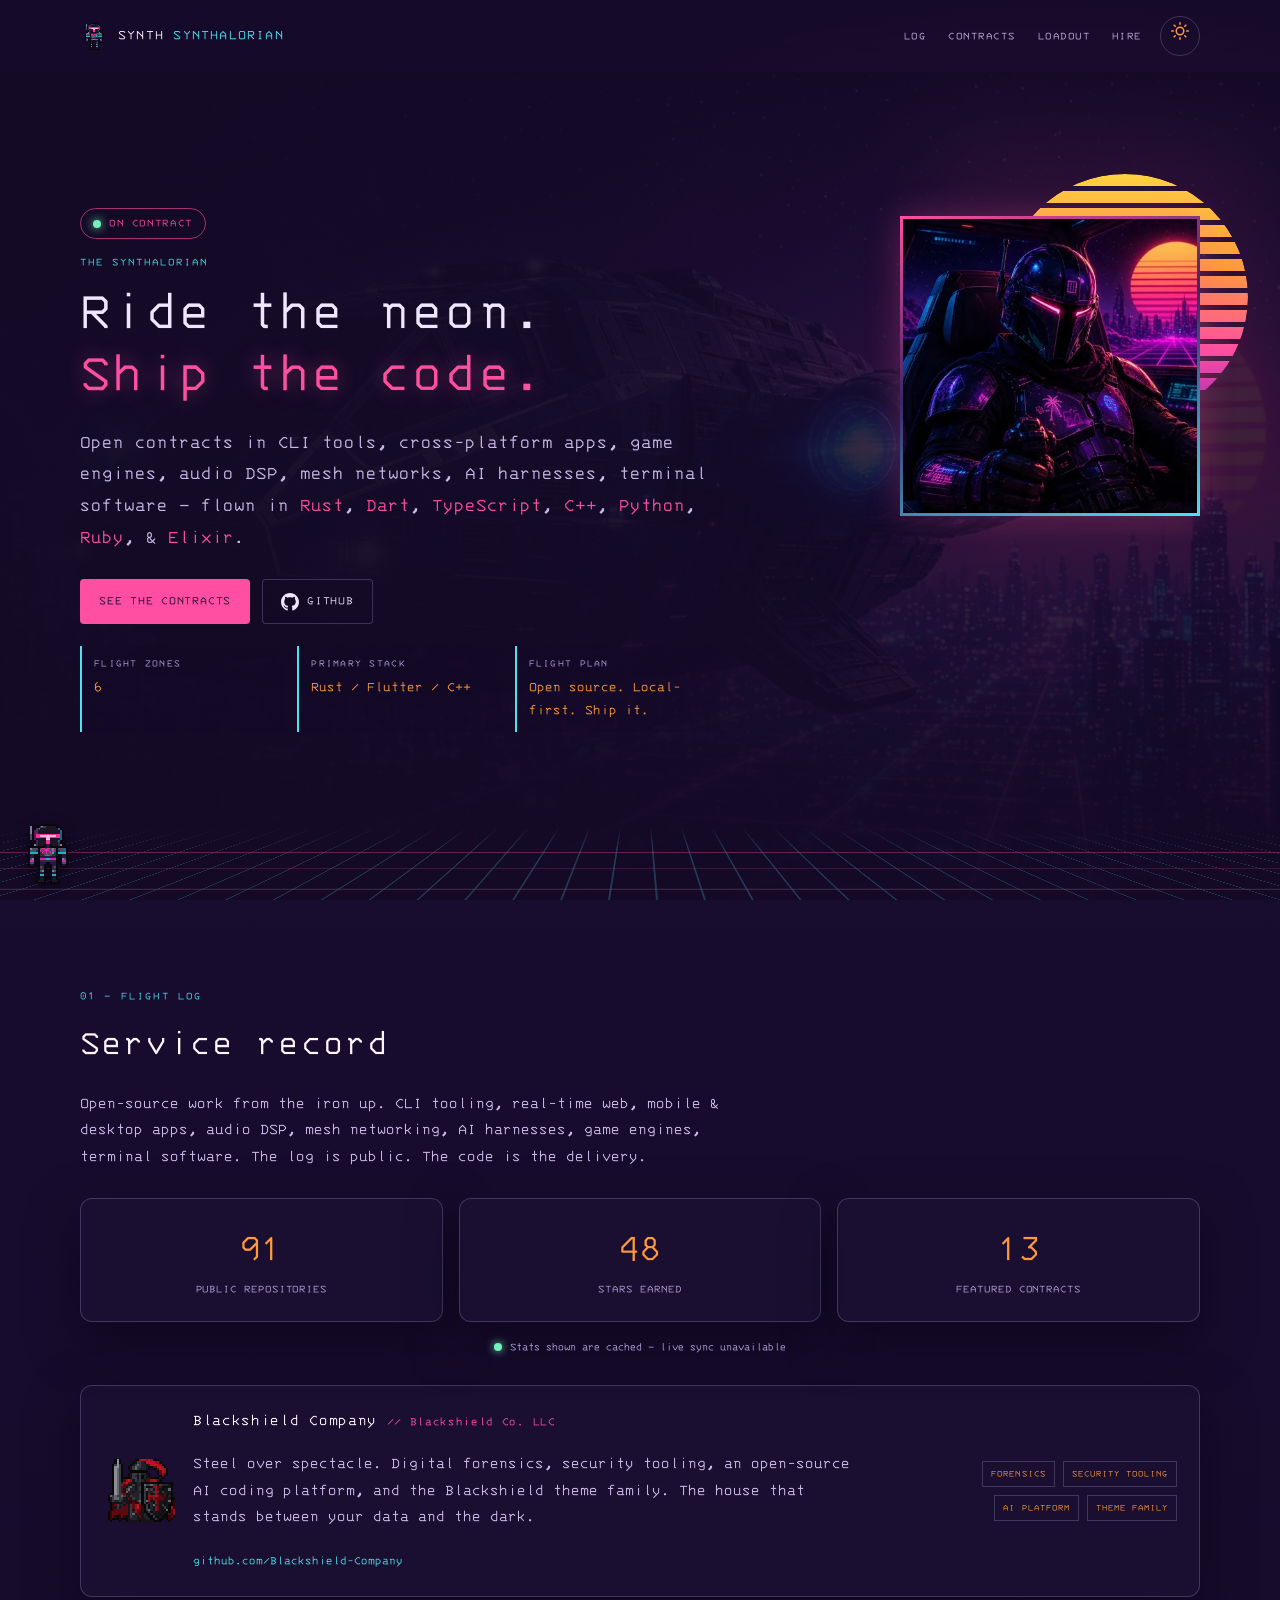
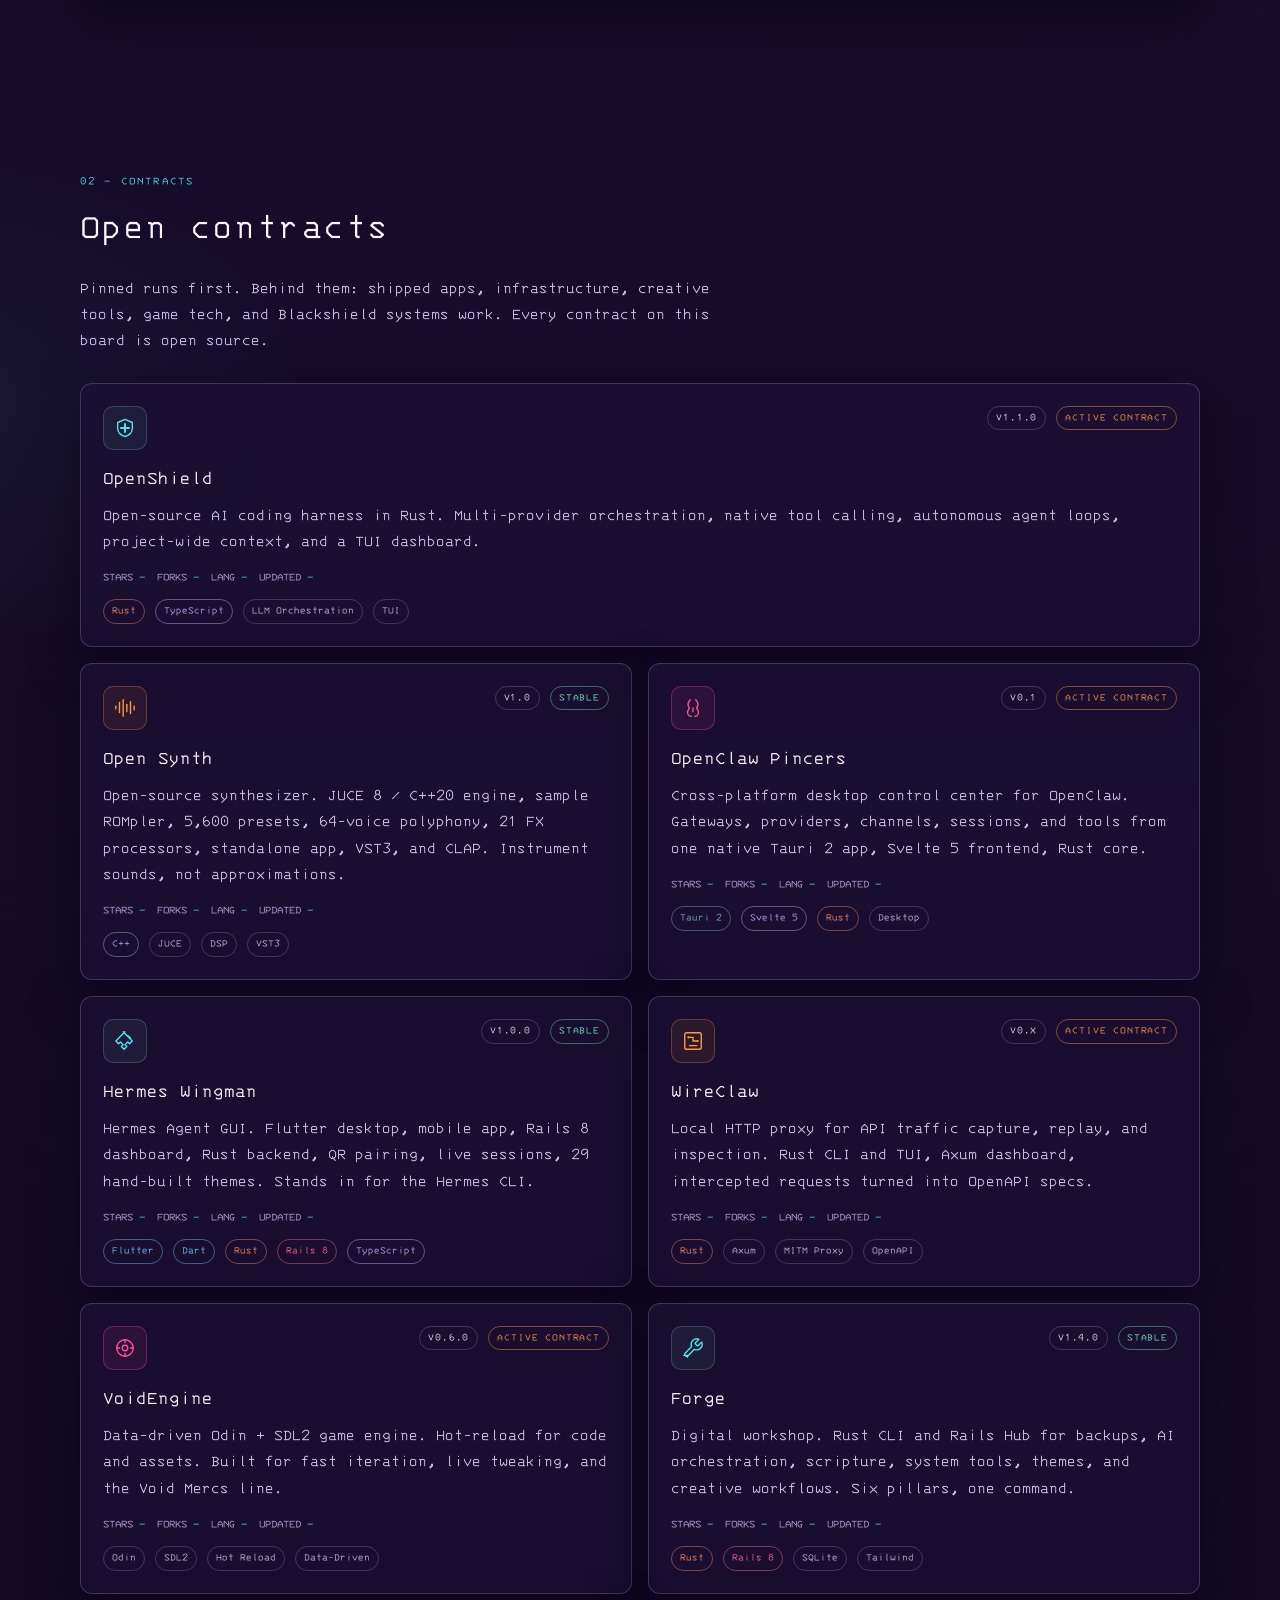
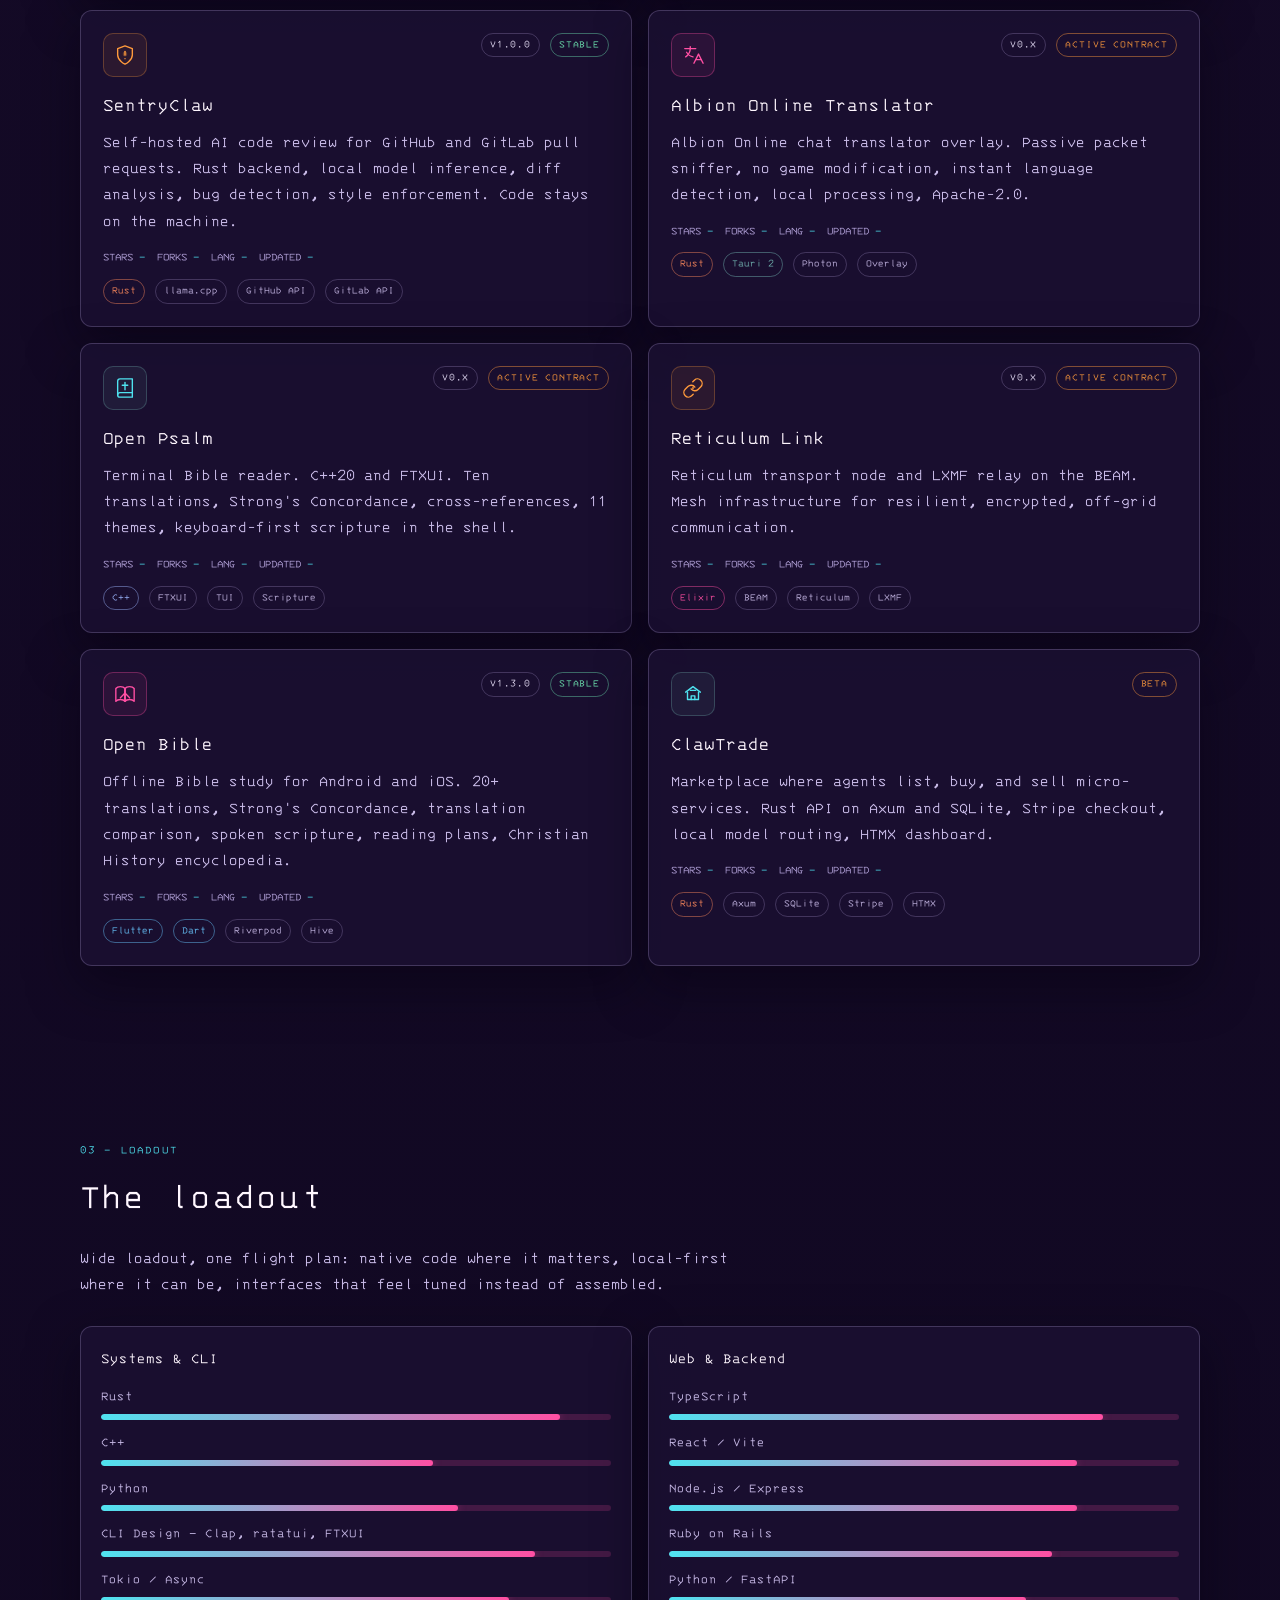
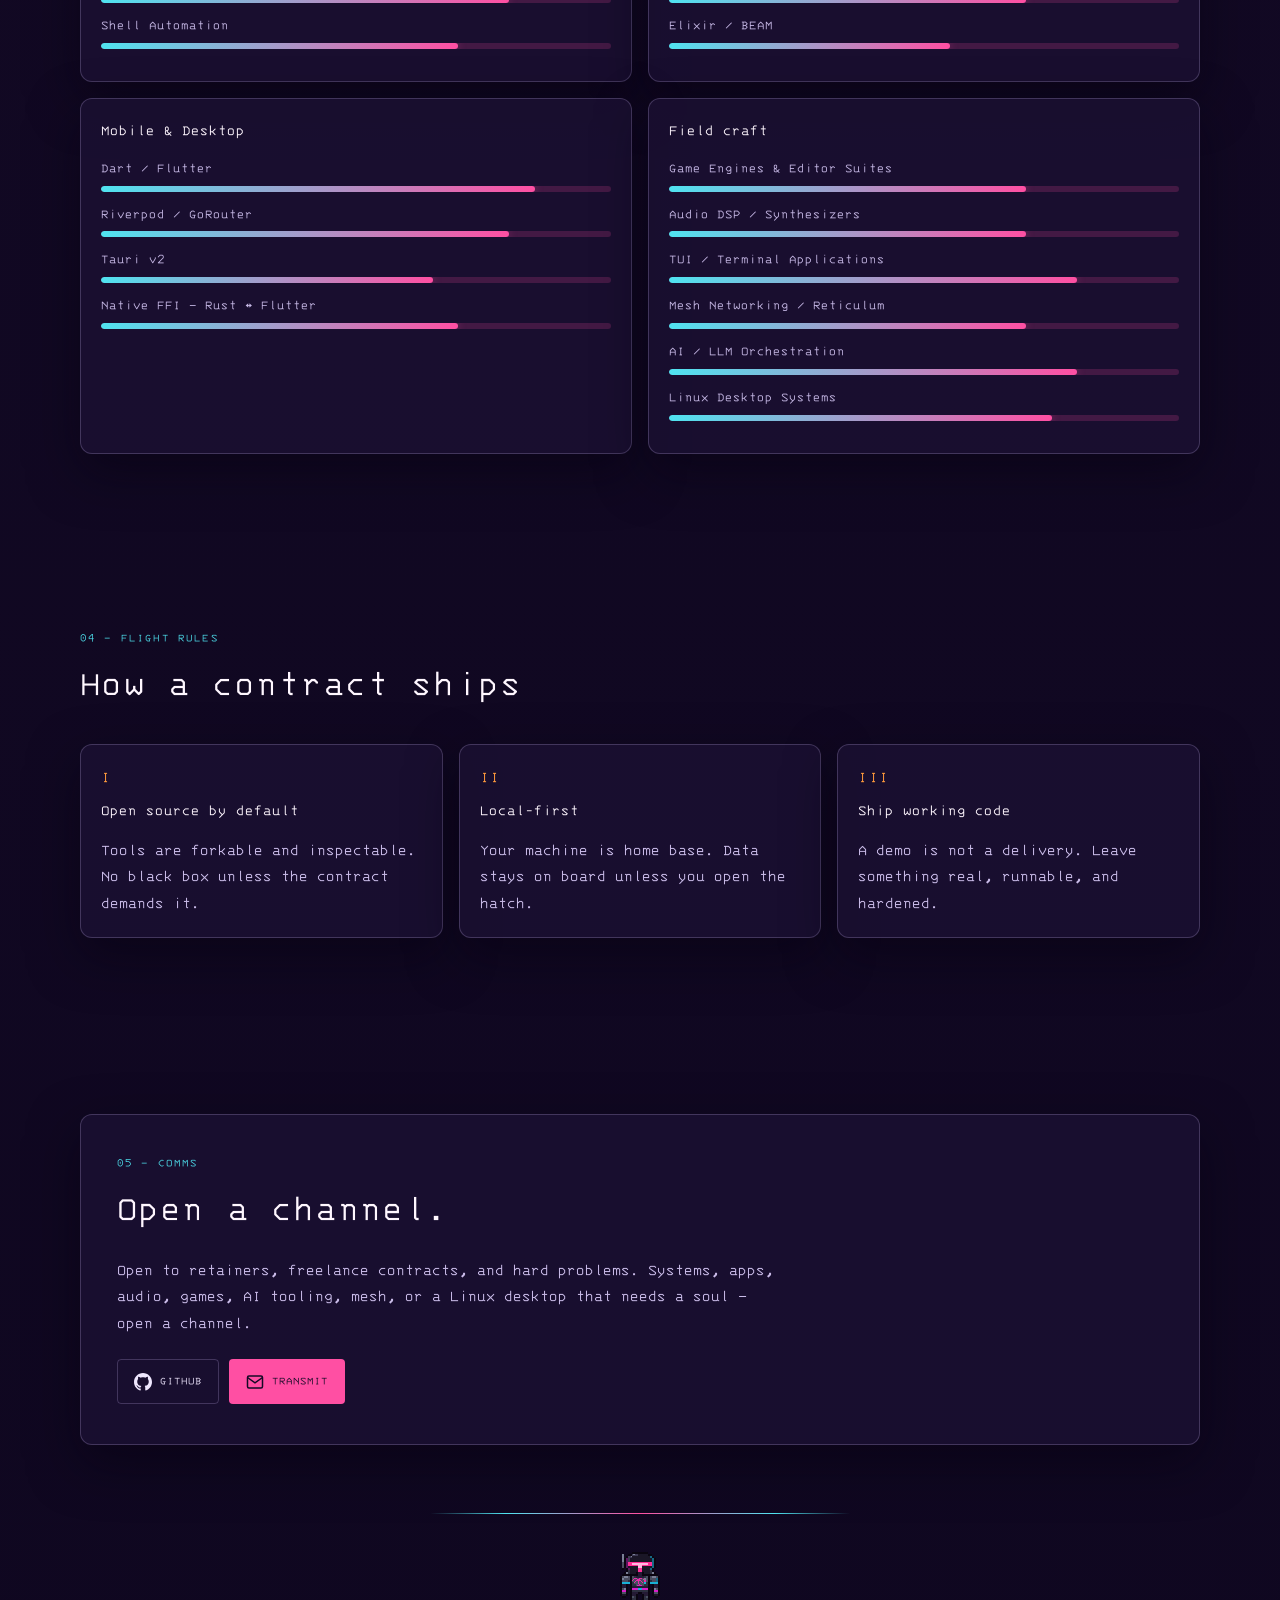
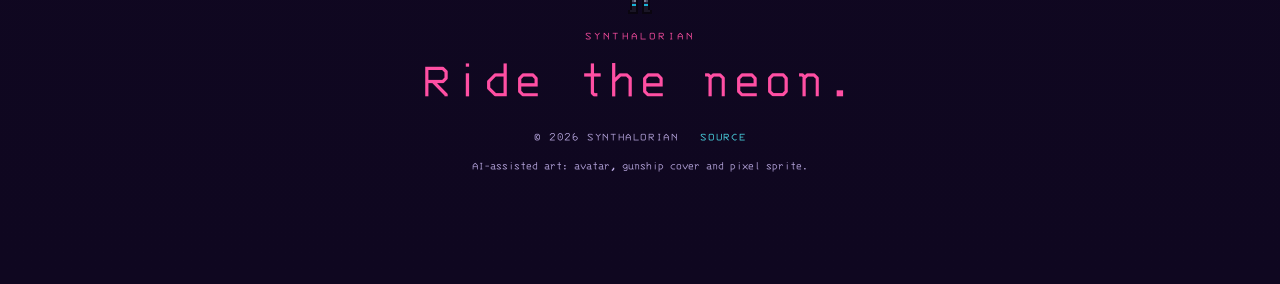
==== index.html @ defbb4cd "Address QA: 404 art credit, reduced motion, unused art, email - 404: add the AI-assisted art credit " ====
<!DOCTYPE html>
<html lang="en" data-theme="synthwave">
<head>
  <meta charset="UTF-8">
  <meta name="viewport" content="width=device-width, initial-scale=1.0">
  <title>Synth | The Synthalorian</title>
  <meta name="description" content="Portfolio of Synth, the synthalorian. Open-source contracts in Rust, Dart, TypeScript, C++, Python, Ruby, and Elixir. CLI tools, apps, games, audio DSP, mesh networking, and AI harnesses.">
  <link rel="preload" href="/fonts/3270-nerd-font.woff2" as="font" type="font/woff2" crossorigin>
  <link rel="stylesheet" href="css/style.css?v=sw84b">
  <meta name="theme-color" content="#140a26">
  <link rel="icon" href="/favicon.svg" type="image/svg+xml">
  <link rel="apple-touch-icon" href="/apple-touch-icon.png">
  <meta property="og:title" content="Synth | The Synthalorian">
  <meta property="og:description" content="Open contracts in systems, apps, games, audio, and mesh. Neon, code, and a long night run. The synthalorian.">
  <meta property="og:type" content="website">
  <meta property="og:url" content="https://synthalorian.github.io">
  <meta property="og:image" content="https://synthalorian.github.io/img/og-synthalorian.jpg">
  <meta property="og:image:width" content="1200">
  <meta property="og:image:height" content="630">
  <meta property="og:image:alt" content="Synth, the synthalorian: a helmeted pilot in a neon-lit cockpit beside a striped sunset and a magenta perspective grid.">
  <meta name="twitter:card" content="summary_large_image">
  <meta name="twitter:title" content="Synth | The Synthalorian">
  <meta name="twitter:description" content="Open contracts in systems, apps, games, audio, and mesh. Neon, code, and a long night run. The synthalorian.">
  <meta name="twitter:image" content="https://synthalorian.github.io/img/og-synthalorian.jpg">
</head>
<body>
  <a href="#projects" class="skip-link">Skip to contracts</a>

  <nav class="navbar" aria-label="Main navigation">
    <div class="nav-container">
      <a href="#" class="nav-logo" aria-label="Synth home">
        <span class="nav-sigil" aria-hidden="true"><img src="/img/sprite/synthalorian-32.png" width="28" height="28" alt=""></span>
        <span class="logo-text">SYNTH <span>SYNTHALORIAN</span></span>
      </a>
      <button class="nav-toggle" aria-label="Toggle navigation" aria-expanded="false">
        <span></span>
        <span></span>
        <span></span>
      </button>
      <ul class="nav-menu">
        <li><a href="#about" class="nav-link">Log</a></li>
        <li><a href="#projects" class="nav-link">Contracts</a></li>
        <li><a href="#skills" class="nav-link">Loadout</a></li>
        <li><a href="#contact" class="nav-link">Hire</a></li>
      </ul>
      <button class="theme-toggle" id="theme-toggle" aria-label="Toggle color theme" title="Toggle theme">
        <span class="theme-icon-sun" aria-hidden="true">
          <svg viewBox="0 0 24 24" fill="none" stroke="currentColor" stroke-width="2" stroke-linecap="round" stroke-linejoin="round"><circle cx="12" cy="12" r="5"/><path d="M12 1v2"/><path d="M12 21v2"/><path d="M4.22 4.22l1.42 1.42"/><path d="M18.36 18.36l1.42 1.42"/><path d="M1 12h2"/><path d="M21 12h2"/><path d="M4.22 19.78l1.42-1.42"/><path d="M18.36 5.64l1.42-1.42"/></svg>
        </span>
        <span class="theme-icon-moon" aria-hidden="true">
          <svg viewBox="0 0 24 24" fill="none" stroke="currentColor" stroke-width="2" stroke-linecap="round" stroke-linejoin="round"><path d="M21 12.79A9 9 0 1 1 11.21 3 7 7 0 0 0 21 12.79z"/></svg>
        </span>
      </button>
    </div>
  </nav>

  <header class="hero">
    <div class="hero-scene" aria-hidden="true">
      <div class="hero-sky">
        <picture>
          <source media="(max-width: 900px)" srcset="/img/cover-gunship-768.webp" type="image/webp">
          <source srcset="/img/cover-gunship-1280.webp" type="image/webp">
          <img src="/img/cover-gunship-1280.jpg" width="1280" height="720" alt="" decoding="async">
        </picture>
        <span class="hero-grid-floor"></span>
      </div>
      <div class="hero-noise"></div>
      <div class="hero-glow hero-glow-left"></div>
      <div class="hero-vignette"></div>
    </div>

    <div class="container hero-layout">
      <div class="hero-avatar">
        <picture>
          <source srcset="/img/synthalorian-avatar-460.webp 1x, /img/synthalorian-avatar-920.webp 2x" type="image/webp">
          <img src="/img/synthalorian-avatar-460.jpg" srcset="/img/synthalorian-avatar-460.jpg 1x, /img/synthalorian-avatar-920.jpg 2x" width="460" height="460" alt="Synth's avatar, the synthalorian: a pilot in a dark, Mandalorian-style helmet with a glowing pink visor and purple armor with a palm-tree emblem, seated in a cockpit facing a striped synthwave sunset over a neon city." fetchpriority="high">
        </picture>
      </div>

      <div class="hero-content">
        <div class="hero-badge">
          <span class="badge-pulse" aria-hidden="true"></span>
          ON CONTRACT
        </div>
        <p class="hero-kicker">The synthalorian</p>
        <h1 class="hero-title">
          <span class="line">Ride the neon.</span>
          <span class="line line-accent">Ship the code.</span>
        </h1>
        <p class="hero-subtitle">
          Open contracts in CLI tools, cross-platform apps, game engines, audio DSP,
          mesh networks, AI harnesses, terminal software — flown in
          <span class="highlight">Rust</span>, <span class="highlight">Dart</span>,
          <span class="highlight">TypeScript</span>, <span class="highlight">C++</span>,
          <span class="highlight">Python</span>, <span class="highlight">Ruby</span>, &amp; <span class="highlight">Elixir</span>.
        </p>
        <div class="hero-cta">
          <a href="#projects" class="btn btn-primary">See the contracts</a>
          <a href="https://github.com/synthalorian" target="_blank" rel="noopener" class="btn btn-secondary">
            <svg class="icon" viewBox="0 0 24 24" fill="currentColor" width="24" height="24"><path d="M12 0c-6.626 0-12 5.373-12 12 0 5.302 3.438 9.8 8.207 11.387.599.111.793-.261.793-.577v-2.234c-3.338.726-4.033-1.416-4.033-1.416-.546-1.387-1.333-1.756-1.333-1.756-1.089-.745.083-.729.083-.729 1.205.084 1.839 1.237 1.839 1.237 1.07 1.834 2.807 1.304 3.492.997.107-.775.418-1.305.762-1.604-2.665-.305-5.467-1.334-5.467-5.931 0-1.311.469-2.381 1.236-3.221-.124-.303-.535-1.524.117-3.176 0 0 1.008-.322 3.301 1.23.957-.266 1.983-.399 3.003-.404 1.02.005 2.047.138 3.006.404 2.291-1.552 3.297-1.23 3.297-1.23.653 1.653.242 2.874.118 3.176.77.84 1.235 1.911 1.235 3.221 0 4.609-2.807 5.624-5.479 5.921.43.372.823 1.102.823 2.222v3.293c0 .319.192.694.801.576 4.765-1.589 8.199-6.086 8.199-11.386 0-6.627-5.373-12-12-12z"/></svg>
            GitHub
          </a>
        </div>
        <div class="hero-readout" aria-label="Portfolio quick facts">
          <div><span>FLIGHT ZONES</span><strong>6</strong></div>
          <div><span>PRIMARY STACK</span><strong>Rust / Flutter / C++</strong></div>
          <div><span>FLIGHT PLAN</span><strong>Open source. Local-first. Ship it.</strong></div>
        </div>
      </div>
    </div>
  </header>

  <main>
    <section id="about" class="section about">
      <div class="container">
        <div class="section-header">
          <span class="section-label">01 — Flight log</span>
          <h2 class="section-title">Service record</h2>
          <p class="section-desc">
            Open-source work from the iron up. CLI tooling, real-time web, mobile &amp; desktop apps,
            audio DSP, mesh networking, AI harnesses, game engines, terminal software.
            The log is public. The code is the delivery.
          </p>
        </div>
        <div class="stats-grid">
          <div class="stat-card" data-stat="repos" data-fallback="91">
            <div class="stat-number" data-live="true">91</div>
            <div class="stat-label">Public Repositories</div>
          </div>
          <div class="stat-card" data-stat="stars" data-fallback="48">
            <div class="stat-number" data-live="true">48</div>
            <div class="stat-label">Stars Earned</div>
          </div>
          <div class="stat-card" data-stat="projects" data-fallback="13">
            <div class="stat-number" data-live="true">13</div>
            <div class="stat-label">Featured Contracts</div>
          </div>
        </div>
        <div class="github-live-note" id="github-live-note">
          <span class="live-dot" aria-hidden="true"></span>
          <span>Ledger syncs live from the <a href="https://github.com/synthalorian" target="_blank" rel="noopener">GitHub API</a></span>
        </div>

        <div class="company-strip">
          <div class="company-flag" aria-hidden="true"><img src="/img/knight/knight-idle.svg" width="72" height="63" alt="" loading="lazy" decoding="async"></div>
          <div class="company-copy">
            <span class="company-label">Blackshield Company <em>// Blackshield Co. LLC</em></span>
            <p class="company-desc">
              Steel over spectacle. Digital forensics, security tooling, an open-source AI coding platform,
              and the Blackshield theme family. The house that stands between your data and the dark.
            </p>
            <a class="company-link" href="https://github.com/Blackshield-Company" target="_blank" rel="noopener">
              github.com/Blackshield-Company
            </a>
          </div>
          <div class="company-lines" aria-hidden="true">
            <span>FORENSICS</span>
            <span>SECURITY TOOLING</span>
            <span>AI PLATFORM</span>
            <span>THEME FAMILY</span>
          </div>
        </div>
      </div>
    </section>

    <section id="projects" class="section projects">
      <div class="container">
        <div class="section-header">
          <span class="section-label">02 — Contracts</span>
          <h2 class="section-title">Open contracts</h2>
          <p class="section-desc">
            Pinned runs first. Behind them: shipped apps, infrastructure, creative tools, game tech,
            and Blackshield systems work. Every contract on this board is open source.
          </p>
        </div>

        <div class="projects-grid">
          <article class="project-card project-card--flagship" data-reveal data-repo="openshield">
            <div class="project-header">
              <div class="project-icon icon-shield">
                <svg viewBox="0 0 24 24" fill="none" stroke="currentColor" stroke-width="1.5" stroke-linecap="round" stroke-linejoin="round"><path d="M12 2.5 20 6v6.2c0 4.8-3.2 7.7-8 9.3-4.8-1.6-8-4.5-8-9.3V6Z"/><path d="M10.9 6.8h2.2v4.1h4.1v2.2h-4.1v4.1h-2.2v-4.1H6.8v-2.2h4.1Z" fill="currentColor" stroke="none"/></svg>
              </div>
              <div class="project-meta"><span class="project-version">v1.1.0</span><span class="project-status beta">Active Contract</span></div>
            </div>
            <h3 class="project-name"><a href="https://github.com/synthalorian/openshield" target="_blank" rel="noopener">OpenShield</a></h3>
            <p class="project-desc">Open-source AI coding harness in Rust. Multi-provider orchestration, native tool calling, autonomous agent loops, project-wide context, and a TUI dashboard.</p>
            <div class="project-stats" data-repo-stats="openshield"><span>Stars <strong data-stat="stars">—</strong></span><span>Forks <strong data-stat="forks">—</strong></span><span>Lang <strong data-stat="lang">—</strong></span><span>Updated <strong data-stat="updated">—</strong></span></div>
            <div class="project-tech"><span class="tech-tag rust">Rust</span><span class="tech-tag ts">TypeScript</span><span class="tech-tag">LLM Orchestration</span><span class="tech-tag">TUI</span></div>
          </article>

          <article class="project-card" data-reveal data-repo="open-synth">
            <div class="project-header">
              <div class="project-icon icon-synth">
                <svg viewBox="0 0 24 24" fill="none" stroke="currentColor" stroke-width="1.5" stroke-linecap="round" stroke-linejoin="round"><path d="M2 10v3"/><path d="M6 6v11"/><path d="M10 3v18"/><path d="M14 8v8"/><path d="M18 5v13"/><path d="M22 10v4"/></svg>
              </div>
              <div class="project-meta"><span class="project-version">v1.0</span><span class="project-status stable">Stable</span></div>
            </div>
            <h3 class="project-name"><a href="https://github.com/synthalorian/open-synth" target="_blank" rel="noopener">Open Synth</a></h3>
            <p class="project-desc">Open-source synthesizer. JUCE 8 / C++20 engine, sample ROMpler, 5,600 presets, 64-voice polyphony, 21 FX processors, standalone app, VST3, and CLAP. Instrument sounds, not approximations.</p>
            <div class="project-stats" data-repo-stats="open-synth"><span>Stars <strong data-stat="stars">—</strong></span><span>Forks <strong data-stat="forks">—</strong></span><span>Lang <strong data-stat="lang">—</strong></span><span>Updated <strong data-stat="updated">—</strong></span></div>
            <div class="project-tech"><span class="tech-tag cpp">C++</span><span class="tech-tag">JUCE</span><span class="tech-tag">DSP</span><span class="tech-tag">VST3</span></div>
          </article>

          <article class="project-card" data-reveal data-repo="openclaw-pincers">
            <div class="project-header">
              <div class="project-icon icon-pincers">
                <svg viewBox="0 0 24 24" fill="none" stroke="currentColor" stroke-width="1.5" stroke-linecap="round" stroke-linejoin="round"><path d="M9 3C6 6 6 9 8 12"/><path d="M15 3c3 3 3 6 1 9"/><path d="M8 12l-2 4c0 3 2 5 4 5"/><path d="M16 12l2 4c0 3-2 5-4 5"/><path d="M12 12v4"/></svg>
              </div>
              <div class="project-meta"><span class="project-version">v0.1</span><span class="project-status beta">Active Contract</span></div>
            </div>
            <h3 class="project-name"><a href="https://github.com/synthalorian/openclaw-pincers" target="_blank" rel="noopener">OpenClaw Pincers</a></h3>
            <p class="project-desc">Cross-platform desktop control center for OpenClaw. Gateways, providers, channels, sessions, and tools from one native Tauri 2 app, Svelte 5 frontend, Rust core.</p>
            <div class="project-stats" data-repo-stats="openclaw-pincers"><span>Stars <strong data-stat="stars">—</strong></span><span>Forks <strong data-stat="forks">—</strong></span><span>Lang <strong data-stat="lang">—</strong></span><span>Updated <strong data-stat="updated">—</strong></span></div>
            <div class="project-tech"><span class="tech-tag tauri">Tauri 2</span><span class="tech-tag ts">Svelte 5</span><span class="tech-tag rust">Rust</span><span class="tech-tag">Desktop</span></div>
          </article>

          <article class="project-card" data-reveal data-repo="hermes-wingman">
            <div class="project-header">
              <div class="project-icon icon-wing">
                <svg viewBox="0 0 24 24" fill="none" stroke="currentColor" stroke-width="1.5" stroke-linecap="round" stroke-linejoin="round"><path d="M12 2L2 12l3 3 2-2 3 3-2 2 3 3 3-3-2-2 3-3 2 2 3-3-10-10z"/><path d="M15 6l3 3"/></svg>
              </div>
              <div class="project-meta"><span class="project-version">v1.0.0</span><span class="project-status stable">Stable</span></div>
            </div>
            <h3 class="project-name"><a href="https://github.com/synthalorian/hermes-wingman" target="_blank" rel="noopener">Hermes Wingman</a></h3>
            <p class="project-desc">Hermes Agent GUI. Flutter desktop, mobile app, Rails 8 dashboard, Rust backend, QR pairing, live sessions, 29 hand-built themes. Stands in for the Hermes CLI.</p>
            <div class="project-stats" data-repo-stats="hermes-wingman"><span>Stars <strong data-stat="stars">—</strong></span><span>Forks <strong data-stat="forks">—</strong></span><span>Lang <strong data-stat="lang">—</strong></span><span>Updated <strong data-stat="updated">—</strong></span></div>
            <div class="project-tech"><span class="tech-tag dart">Flutter</span><span class="tech-tag dart">Dart</span><span class="tech-tag rust">Rust</span><span class="tech-tag ruby">Rails 8</span><span class="tech-tag ts">TypeScript</span></div>
          </article>

          <article class="project-card" data-reveal data-repo="wireclaw">
            <div class="project-header">
              <div class="project-icon icon-wire">
                <svg viewBox="0 0 24 24" fill="none" stroke="currentColor" stroke-width="1.5" stroke-linecap="round" stroke-linejoin="round"><rect x="3" y="3" width="18" height="18" rx="2"/><path d="M7 8h5v4h5"/><circle cx="7" cy="8" r="1.2" fill="currentColor" stroke="none"/><circle cx="17" cy="12" r="1.2" fill="currentColor" stroke="none"/><path d="M8 17h8"/></svg>
              </div>
              <div class="project-meta"><span class="project-version">v0.x</span><span class="project-status beta">Active Contract</span></div>
            </div>
            <h3 class="project-name"><a href="https://github.com/synthalorian/wireclaw" target="_blank" rel="noopener">WireClaw</a></h3>
            <p class="project-desc">Local HTTP proxy for API traffic capture, replay, and inspection. Rust CLI and TUI, Axum dashboard, intercepted requests turned into OpenAPI specs.</p>
            <div class="project-stats" data-repo-stats="wireclaw"><span>Stars <strong data-stat="stars">—</strong></span><span>Forks <strong data-stat="forks">—</strong></span><span>Lang <strong data-stat="lang">—</strong></span><span>Updated <strong data-stat="updated">—</strong></span></div>
            <div class="project-tech"><span class="tech-tag rust">Rust</span><span class="tech-tag">Axum</span><span class="tech-tag">MITM Proxy</span><span class="tech-tag">OpenAPI</span></div>
          </article>

          <article class="project-card" data-reveal data-repo="voidengine">
            <div class="project-header">
              <div class="project-icon icon-void">
                <svg viewBox="0 0 24 24" fill="none" stroke="currentColor" stroke-width="1.5" stroke-linecap="round" stroke-linejoin="round"><circle cx="12" cy="12" r="9"/><circle cx="12" cy="12" r="3"/><path d="M12 3v3"/><path d="M12 18v3"/><path d="M3 12h3"/><path d="M18 12h3"/></svg>
              </div>
              <div class="project-meta"><span class="project-version">v0.6.0</span><span class="project-status beta">Active Contract</span></div>
            </div>
            <h3 class="project-name"><a href="https://github.com/synthalorian/voidengine" target="_blank" rel="noopener">VoidEngine</a></h3>
            <p class="project-desc">Data-driven Odin + SDL2 game engine. Hot-reload for code and assets. Built for fast iteration, live tweaking, and the Void Mercs line.</p>
            <div class="project-stats" data-repo-stats="voidengine"><span>Stars <strong data-stat="stars">—</strong></span><span>Forks <strong data-stat="forks">—</strong></span><span>Lang <strong data-stat="lang">—</strong></span><span>Updated <strong data-stat="updated">—</strong></span></div>
            <div class="project-tech"><span class="tech-tag">Odin</span><span class="tech-tag">SDL2</span><span class="tech-tag">Hot Reload</span><span class="tech-tag">Data-Driven</span></div>
          </article>

          <article class="project-card" data-reveal data-repo="forge">
            <div class="project-header">
              <div class="project-icon icon-forge">
                <svg viewBox="0 0 24 24" fill="none" stroke="currentColor" stroke-width="1.5" stroke-linecap="round" stroke-linejoin="round"><path d="M14.7 6.3a1 1 0 0 0 0 1.4l1.6 1.6a1 1 0 0 0 1.4 0l3.77-3.77a6 6 0 0 1-7.94 7.94l-6.91 6.91a2.12 2.12 0 0 1-3-3l6.91-6.91a6 6 0 0 1 7.94-7.94l-3.76 3.76z"/><path d="M2 20h4"/><path d="M6 20v2"/></svg>
              </div>
              <div class="project-meta"><span class="project-version">v1.4.0</span><span class="project-status stable">Stable</span></div>
            </div>
            <h3 class="project-name"><a href="https://github.com/synthalorian/forge" target="_blank" rel="noopener">Forge</a></h3>
            <p class="project-desc">Digital workshop. Rust CLI and Rails Hub for backups, AI orchestration, scripture, system tools, themes, and creative workflows. Six pillars, one command.</p>
            <div class="project-stats" data-repo-stats="forge"><span>Stars <strong data-stat="stars">—</strong></span><span>Forks <strong data-stat="forks">—</strong></span><span>Lang <strong data-stat="lang">—</strong></span><span>Updated <strong data-stat="updated">—</strong></span></div>
            <div class="project-tech"><span class="tech-tag rust">Rust</span><span class="tech-tag ruby">Rails 8</span><span class="tech-tag">SQLite</span><span class="tech-tag">Tailwind</span></div>
          </article>

          <article class="project-card" data-reveal data-repo="sentryclaw">
            <div class="project-header">
              <div class="project-icon icon-sentry">
                <svg viewBox="0 0 24 24" fill="none" stroke="currentColor" stroke-width="1.5" stroke-linecap="round" stroke-linejoin="round"><path d="M12 22s8-4 8-10V5l-8-3-8 3v7c0 6 8 10 8 10z"/><path d="M12 8v4"/><path d="M12 16h.01"/><circle cx="12" cy="11" r="2.5" fill="currentColor" stroke="none" opacity="0.3"/></svg>
              </div>
              <div class="project-meta"><span class="project-version">v1.0.0</span><span class="project-status stable">Stable</span></div>
            </div>
            <h3 class="project-name"><a href="https://github.com/synthalorian/sentryclaw" target="_blank" rel="noopener">SentryClaw</a></h3>
            <p class="project-desc">Self-hosted AI code review for GitHub and GitLab pull requests. Rust backend, local model inference, diff analysis, bug detection, style enforcement. Code stays on the machine.</p>
            <div class="project-stats" data-repo-stats="sentryclaw"><span>Stars <strong data-stat="stars">—</strong></span><span>Forks <strong data-stat="forks">—</strong></span><span>Lang <strong data-stat="lang">—</strong></span><span>Updated <strong data-stat="updated">—</strong></span></div>
            <div class="project-tech"><span class="tech-tag rust">Rust</span><span class="tech-tag">llama.cpp</span><span class="tech-tag">GitHub API</span><span class="tech-tag">GitLab API</span></div>
          </article>

          <article class="project-card" data-reveal data-repo="AlbionOnline-Translator">
            <div class="project-header">
              <div class="project-icon icon-translate">
                <svg viewBox="0 0 24 24" fill="none" stroke="currentColor" stroke-width="1.5" stroke-linecap="round" stroke-linejoin="round"><path d="M3 5h12"/><path d="M9 3v2c0 4-2 7-5 9"/><path d="M5 9c1.5 2.5 4 4.5 7 5"/><path d="M13 21l5-10 5 10"/><path d="M15 17h6"/></svg>
              </div>
              <div class="project-meta"><span class="project-version">v0.x</span><span class="project-status beta">Active Contract</span></div>
            </div>
            <h3 class="project-name"><a href="https://github.com/synthalorian/AlbionOnline-Translator" target="_blank" rel="noopener">Albion Online Translator</a></h3>
            <p class="project-desc">Albion Online chat translator overlay. Passive packet sniffer, no game modification, instant language detection, local processing, Apache-2.0.</p>
            <div class="project-stats" data-repo-stats="AlbionOnline-Translator"><span>Stars <strong data-stat="stars">—</strong></span><span>Forks <strong data-stat="forks">—</strong></span><span>Lang <strong data-stat="lang">—</strong></span><span>Updated <strong data-stat="updated">—</strong></span></div>
            <div class="project-tech"><span class="tech-tag rust">Rust</span><span class="tech-tag tauri">Tauri 2</span><span class="tech-tag">Photon</span><span class="tech-tag">Overlay</span></div>
          </article>

          <article class="project-card" data-reveal data-repo="open-psalm">
            <div class="project-header">
              <div class="project-icon icon-psalm">
                <svg viewBox="0 0 24 24" fill="none" stroke="currentColor" stroke-width="1.5" stroke-linecap="round" stroke-linejoin="round"><path d="M4 19.5A2.5 2.5 0 0 1 6.5 17H20"/><path d="M6.5 2H20v20H6.5A2.5 2.5 0 0 1 4 19.5v-15A2.5 2.5 0 0 1 6.5 2z"/><path d="M12 6v8"/><path d="M9 9h6"/></svg>
              </div>
              <div class="project-meta"><span class="project-version">v0.x</span><span class="project-status beta">Active Contract</span></div>
            </div>
            <h3 class="project-name"><a href="https://github.com/synthalorian/open-psalm" target="_blank" rel="noopener">Open Psalm</a></h3>
            <p class="project-desc">Terminal Bible reader. C++20 and FTXUI. Ten translations, Strong's Concordance, cross-references, 11 themes, keyboard-first scripture in the shell.</p>
            <div class="project-stats" data-repo-stats="open-psalm"><span>Stars <strong data-stat="stars">—</strong></span><span>Forks <strong data-stat="forks">—</strong></span><span>Lang <strong data-stat="lang">—</strong></span><span>Updated <strong data-stat="updated">—</strong></span></div>
            <div class="project-tech"><span class="tech-tag cpp">C++</span><span class="tech-tag">FTXUI</span><span class="tech-tag">TUI</span><span class="tech-tag">Scripture</span></div>
          </article>

          <article class="project-card" data-reveal data-repo="reticulum-link">
            <div class="project-header">
              <div class="project-icon icon-link">
                <svg viewBox="0 0 24 24" fill="none" stroke="currentColor" stroke-width="1.5" stroke-linecap="round" stroke-linejoin="round"><path d="M10 13a5 5 0 0 0 7.54.54l3-3a5 5 0 0 0-7.07-7.07l-1.72 1.71"/><path d="M14 11a5 5 0 0 0-7.54-.54l-3 3a5 5 0 0 0 7.07 7.07l1.71-1.71"/><circle cx="12" cy="12" r="1" fill="currentColor" stroke="none"/></svg>
              </div>
              <div class="project-meta"><span class="project-version">v0.x</span><span class="project-status beta">Active Contract</span></div>
            </div>
            <h3 class="project-name"><a href="https://github.com/synthalorian/reticulum-link" target="_blank" rel="noopener">Reticulum Link</a></h3>
            <p class="project-desc">Reticulum transport node and LXMF relay on the BEAM. Mesh infrastructure for resilient, encrypted, off-grid communication.</p>
            <div class="project-stats" data-repo-stats="reticulum-link"><span>Stars <strong data-stat="stars">—</strong></span><span>Forks <strong data-stat="forks">—</strong></span><span>Lang <strong data-stat="lang">—</strong></span><span>Updated <strong data-stat="updated">—</strong></span></div>
            <div class="project-tech"><span class="tech-tag elixir">Elixir</span><span class="tech-tag">BEAM</span><span class="tech-tag">Reticulum</span><span class="tech-tag">LXMF</span></div>
          </article>

          <article class="project-card" data-reveal data-repo="Open-Bible">
            <div class="project-header">
              <div class="project-icon icon-bible">
                <svg viewBox="0 0 24 24" fill="none" stroke="currentColor" stroke-width="1.5" stroke-linecap="round" stroke-linejoin="round"><path d="M2 6s1.5-2 5-2 5 2 5 2v14s-1.5-2-5-2-5 2-5 2V6z"/><path d="M12 6s1.5-2 5-2 5 2 5 2v14s-1.5-2-5-2-5 2-5 2V6z"/><path d="M12 6v14"/><path d="M7 16l5-5 5 5"/></svg>
              </div>
              <div class="project-meta"><span class="project-version">v1.3.0</span><span class="project-status stable">Stable</span></div>
            </div>
            <h3 class="project-name"><a href="https://github.com/synthalorian/Open-Bible" target="_blank" rel="noopener">Open Bible</a></h3>
            <p class="project-desc">Offline Bible study for Android and iOS. 20+ translations, Strong's Concordance, translation comparison, spoken scripture, reading plans, Christian History encyclopedia.</p>
            <div class="project-stats" data-repo-stats="Open-Bible"><span>Stars <strong data-stat="stars">—</strong></span><span>Forks <strong data-stat="forks">—</strong></span><span>Lang <strong data-stat="lang">—</strong></span><span>Updated <strong data-stat="updated">—</strong></span></div>
            <div class="project-tech"><span class="tech-tag dart">Flutter</span><span class="tech-tag dart">Dart</span><span class="tech-tag">Riverpod</span><span class="tech-tag">Hive</span></div>
          </article>

          <article class="project-card" data-reveal data-repo="clawtrade">
            <div class="project-header">
              <div class="project-icon icon-trade">
                <svg viewBox="0 0 24 24" fill="none" stroke="currentColor" stroke-width="1.5" stroke-linecap="round" stroke-linejoin="round"><path d="M4 10 12 4l8 6"/><path d="M6 10v8h12v-8"/><path d="M10 18v-4h4v4"/><path d="M9 8h6"/></svg>
              </div>
              <div class="project-meta"><span class="project-status beta">Beta</span></div>
            </div>
            <h3 class="project-name"><a href="https://github.com/synthalorian/clawtrade" target="_blank" rel="noopener">ClawTrade</a></h3>
            <p class="project-desc">Marketplace where agents list, buy, and sell micro-services. Rust API on Axum and SQLite, Stripe checkout, local model routing, HTMX dashboard.</p>
            <div class="project-stats" data-repo-stats="clawtrade"><span>Stars <strong data-stat="stars">—</strong></span><span>Forks <strong data-stat="forks">—</strong></span><span>Lang <strong data-stat="lang">—</strong></span><span>Updated <strong data-stat="updated">—</strong></span></div>
            <div class="project-tech"><span class="tech-tag rust">Rust</span><span class="tech-tag">Axum</span><span class="tech-tag">SQLite</span><span class="tech-tag">Stripe</span><span class="tech-tag">HTMX</span></div>
          </article>
        </div>
      </div>
    </section>

    <section id="skills" class="section skills">
      <div class="container">
        <div class="section-header">
          <span class="section-label">03 — Loadout</span>
          <h2 class="section-title">The loadout</h2>
          <p class="section-desc">
            Wide loadout, one flight plan: native code where it matters, local-first where it can be,
            interfaces that feel tuned instead of assembled.
          </p>
        </div>
        <div class="skills-layout">
          <div class="skills-category">
            <h3 class="skills-cat-title">Systems &amp; CLI</h3>
            <div class="skills-list">
              <div class="skill-item"><span class="skill-name">Rust</span><div class="skill-bar"><div class="skill-fill" style="width: 90%"></div></div></div>
              <div class="skill-item"><span class="skill-name">C++</span><div class="skill-bar"><div class="skill-fill" style="width: 65%"></div></div></div>
              <div class="skill-item"><span class="skill-name">Python</span><div class="skill-bar"><div class="skill-fill" style="width: 70%"></div></div></div>
              <div class="skill-item"><span class="skill-name">CLI Design — Clap, ratatui, FTXUI</span><div class="skill-bar"><div class="skill-fill" style="width: 85%"></div></div></div>
              <div class="skill-item"><span class="skill-name">Tokio / Async</span><div class="skill-bar"><div class="skill-fill" style="width: 80%"></div></div></div>
              <div class="skill-item"><span class="skill-name">Shell Automation</span><div class="skill-bar"><div class="skill-fill" style="width: 70%"></div></div></div>
            </div>
          </div>
          <div class="skills-category">
            <h3 class="skills-cat-title">Web &amp; Backend</h3>
            <div class="skills-list">
              <div class="skill-item"><span class="skill-name">TypeScript</span><div class="skill-bar"><div class="skill-fill" style="width: 85%"></div></div></div>
              <div class="skill-item"><span class="skill-name">React / Vite</span><div class="skill-bar"><div class="skill-fill" style="width: 80%"></div></div></div>
              <div class="skill-item"><span class="skill-name">Node.js / Express</span><div class="skill-bar"><div class="skill-fill" style="width: 80%"></div></div></div>
              <div class="skill-item"><span class="skill-name">Ruby on Rails</span><div class="skill-bar"><div class="skill-fill" style="width: 75%"></div></div></div>
              <div class="skill-item"><span class="skill-name">Python / FastAPI</span><div class="skill-bar"><div class="skill-fill" style="width: 70%"></div></div></div>
              <div class="skill-item"><span class="skill-name">Elixir / BEAM</span><div class="skill-bar"><div class="skill-fill" style="width: 55%"></div></div></div>
            </div>
          </div>
          <div class="skills-category">
            <h3 class="skills-cat-title">Mobile &amp; Desktop</h3>
            <div class="skills-list">
              <div class="skill-item"><span class="skill-name">Dart / Flutter</span><div class="skill-bar"><div class="skill-fill" style="width: 85%"></div></div></div>
              <div class="skill-item"><span class="skill-name">Riverpod / GoRouter</span><div class="skill-bar"><div class="skill-fill" style="width: 80%"></div></div></div>
              <div class="skill-item"><span class="skill-name">Tauri v2</span><div class="skill-bar"><div class="skill-fill" style="width: 65%"></div></div></div>
              <div class="skill-item"><span class="skill-name">Native FFI — Rust ↔ Flutter</span><div class="skill-bar"><div class="skill-fill" style="width: 70%"></div></div></div>
            </div>
          </div>
          <div class="skills-category">
            <h3 class="skills-cat-title">Field craft</h3>
            <div class="skills-list">
              <div class="skill-item"><span class="skill-name">Game Engines &amp; Editor Suites</span><div class="skill-bar"><div class="skill-fill" style="width: 70%"></div></div></div>
              <div class="skill-item"><span class="skill-name">Audio DSP / Synthesizers</span><div class="skill-bar"><div class="skill-fill" style="width: 70%"></div></div></div>
              <div class="skill-item"><span class="skill-name">TUI / Terminal Applications</span><div class="skill-bar"><div class="skill-fill" style="width: 80%"></div></div></div>
              <div class="skill-item"><span class="skill-name">Mesh Networking / Reticulum</span><div class="skill-bar"><div class="skill-fill" style="width: 70%"></div></div></div>
              <div class="skill-item"><span class="skill-name">AI / LLM Orchestration</span><div class="skill-bar"><div class="skill-fill" style="width: 80%"></div></div></div>
              <div class="skill-item"><span class="skill-name">Linux Desktop Systems</span><div class="skill-bar"><div class="skill-fill" style="width: 75%"></div></div></div>
            </div>
          </div>
        </div>
      </div>
    </section>

    <section class="section doctrine">
      <div class="container">
        <div class="section-header">
          <span class="section-label">04 — Flight rules</span>
          <h2 class="section-title">How a contract ships</h2>
        </div>
        <div class="doctrine-grid">
          <article class="doctrine-card" data-reveal>
            <span class="doctrine-number">I</span>
            <h3>Open source by default</h3>
            <p>Tools are forkable and inspectable. No black box unless the contract demands it.</p>
          </article>
          <article class="doctrine-card" data-reveal>
            <span class="doctrine-number">II</span>
            <h3>Local-first</h3>
            <p>Your machine is home base. Data stays on board unless you open the hatch.</p>
          </article>
          <article class="doctrine-card" data-reveal>
            <span class="doctrine-number">III</span>
            <h3>Ship working code</h3>
            <p>A demo is not a delivery. Leave something real, runnable, and hardened.</p>
          </article>
        </div>
      </div>
    </section>

    <section id="contact" class="section contact">
      <div class="container">
        <div class="contact-card">
          <span class="section-label">05 — Comms</span>
          <h2 class="contact-title">Open a channel.</h2>
          <p class="contact-desc">
            Open to retainers, freelance contracts, and hard problems. Systems, apps, audio, games,
            AI tooling, mesh, or a Linux desktop that needs a soul — open a channel.
          </p>
          <div class="contact-links">
            <a href="https://github.com/synthalorian" target="_blank" rel="noopener" class="contact-btn" aria-label="View GitHub profile">
              <svg viewBox="0 0 24 24" fill="currentColor" aria-hidden="true" width="24" height="24"><path d="M12 0c-6.626 0-12 5.373-12 12 0 5.302 3.438 9.8 8.207 11.387.599.111.793-.261.793-.577v-2.234c-3.338.726-4.033-1.416-4.033-1.416-.546-1.387-1.333-1.756-1.333-1.756-1.089-.745.083-.729.083-.729 1.205.084 1.839 1.237 1.839 1.237 1.07 1.834 2.807 1.304 3.492.997.107-.775.418-1.305.762-1.604-2.665-.305-5.467-1.334-5.467-5.931 0-1.311.469-2.381 1.236-3.221-.124-.303-.535-1.524.117-3.176 0 0 1.008-.322 3.301 1.23.957-.266 1.983-.399 3.003-.404 1.02.005 2.047.138 3.006.404 2.291-1.552 3.297-1.23 3.297-1.23.653 1.653.242 2.874.118 3.176.77.84 1.235 1.911 1.235 3.221 0 4.609-2.807 5.624-5.479 5.921.43.372.823 1.102.823 2.222v3.293c0 .319.192.694.801.576 4.765-1.589 8.199-6.086 8.199-11.386 0-6.627-5.373-12-12-12z"/></svg>
              GitHub
            </a>
            <a href="mailto:synthalorian@gmail.com" class="contact-btn contact-btn--primary" aria-label="Send email">
              <svg viewBox="0 0 24 24" fill="none" stroke="currentColor" stroke-width="2" aria-hidden="true"><path d="M4 4h16c1.1 0 2 .9 2 2v12c0 1.1-.9 2-2 2H4c-1.1 0-2-.9-2-2V6c0-1.1.9-2 2-2z"/><polyline points="22,6 12,13 2,6"/></svg>
              Transmit
            </a>
          </div>
        </div>
      </div>
    </section>
  </main>

  <footer class="footer">
    <div class="footer-horizon" aria-hidden="true"></div>
    <picture><source media="(prefers-reduced-motion: reduce)" srcset="/img/sprite/synthalorian-64.png"><img class="footer-sprite" src="/img/sprite/synthalorian-walk-64.gif" width="64" height="64" alt="" loading="lazy" decoding="async"></picture>
    <div class="container footer-content">
      <p class="footer-kicker">SYNTHALORIAN</p>
      <p class="footer-wave">Ride the neon.</p>
      <p class="footer-meta">
        <span>&copy; 2026 synthalorian</span>
        <a href="https://github.com/synthalorian/synthalorian.github.io" target="_blank" rel="noopener">Source</a>
      </p>
      <p class="art-credit">AI-assisted art: avatar, gunship cover and pixel sprite.</p>
    </div>
  </footer>

  <button type="button" class="corner-sprite" data-sprite-base="/img/sprite/" aria-label="The pixel synthalorian. Press to make him walk."><picture><source media="(prefers-reduced-motion: reduce)" srcset="/img/sprite/synthalorian-64.png"><img src="/img/sprite/synthalorian-idle-64.gif" width="64" height="64" alt="" decoding="async"></picture></button>
  <script src="/js/sprite.js?v=sw84b" defer></script>

  <script src="js/main.js?v=sw84b"></script>
</body>
</html>
---- css/style.css ----
/* =========================================================
   SYNTH — the synthalorian. Synthwave '84.
   Deep purple night, magenta + cyan neon, sunset orange.
   ========================================================= */

@font-face {
  font-family: "3270 Nerd Font";
  src: url("../fonts/3270-nerd-font.woff2") format("woff2");
  font-weight: 400;
  font-style: normal;
  /* optional + preload: used on first paint or not at all, so text never reflows */
  font-display: optional;
}

:root,
html[data-theme="synthwave"] {
  --bg-abyss: #0f0720;
  --bg-deep: #1a0d33;
  --bg-dark: #140a26;
  --bg-card: rgba(28, 16, 51, 0.82);
  --bg-card-hover: rgba(40, 22, 72, 0.94);
  --bg-glass: rgba(20, 10, 38, 0.84);
  --text-bright: #fff7ff;
  --text-primary: #efe7ff;
  --text-secondary: #c9bbe8;
  --text-muted: #b9a8e0;
  --accent: #ff4fa3;
  --accent-2: #4fe3f0;
  --accent-3: #4fe3f0;
  --accent-4: #ff9a3c;
  --accent-5: #ff4fa3;
  --ink: #140a26;
  --glow-pink: rgba(255, 79, 163, 0.35);
  --glow-purple: rgba(157, 78, 221, 0.28);
  --glow-cyan: rgba(79, 227, 240, 0.18);
  --glow-yellow: rgba(255, 154, 60, 0.28);
  --border: rgba(185, 168, 224, 0.26);
  --border-hot: rgba(255, 79, 163, 0.6);
  --ok: #72f1b8;
  --warn: #ff9a3c;
  --font-display: "3270 Nerd Font", ui-monospace, SFMono-Regular, Menlo, Consolas, "Liberation Mono", monospace;
  --font-body: "3270 Nerd Font", ui-monospace, SFMono-Regular, Menlo, Consolas, "Liberation Mono", monospace;
  --font-mono: "3270 Nerd Font", ui-monospace, SFMono-Regular, Menlo, Consolas, "Liberation Mono", monospace;
  --nav-h: 72px;
  --shadow-card: 0 18px 50px rgba(5, 0, 15, 0.5);
  color-scheme: dark;
}

html[data-theme="daybreak"] {
  --bg-abyss: #e9e0f7;
  --bg-deep: #f2ecfb;
  --bg-dark: #f7f3fd;
  --bg-card: rgba(255, 251, 255, 0.92);
  --bg-card-hover: rgba(255, 255, 255, 0.98);
  --bg-glass: rgba(247, 243, 253, 0.92);
  --text-bright: #1a0d33;
  --text-primary: #24143f;
  --text-secondary: #3e2a66;
  --text-muted: #5a467f;
  --accent: #b0136a;
  --accent-2: #006f7a;
  --accent-3: #006f7a;
  --accent-4: #a34b00;
  --accent-5: #b0136a;
  --ink: #fff7ff;
  --border: rgba(26, 13, 51, 0.16);
  --border-hot: rgba(176, 19, 106, 0.45);
  --ok: #1d6b48;
  --warn: #8a4a00;
  --shadow-card: 0 16px 40px rgba(26, 13, 51, 0.08);
  color-scheme: light;
}

* { box-sizing: border-box; }
html { scroll-behavior: smooth; }
body {
  margin: 0;
  min-height: 100vh;
  background:
    radial-gradient(720px 360px at 82% 8%, rgba(255, 79, 163, 0.16), transparent 62%),
    linear-gradient(180deg, var(--bg-deep), var(--bg-abyss) 42%, #0f0720);
  color: var(--text-primary);
  font-family: var(--font-body);
  font-size: 1.2rem;
  line-height: 1.55;
}
a { color: var(--accent-3); text-decoration: none; }
a:hover { color: var(--accent); }
button { font: inherit; }

.skip-link {
  position: absolute;
  left: 12px;
  top: -48px;
  z-index: 1000;
  background: var(--accent-5);
  color: var(--ink);
  padding: 8px 12px;
}
.skip-link:focus { top: 8px; }

.container {
  width: min(1120px, calc(100% - 40px));
  margin: 0 auto;
}

.navbar {
  position: sticky;
  top: 0;
  z-index: 40;
  height: var(--nav-h);
  display: flex;
  align-items: center;
  background: rgba(20, 10, 38, 0.55);
  border-bottom: 1px solid transparent;
  backdrop-filter: blur(14px);
}
.navbar.scrolled {
  background: rgba(20, 10, 38, 0.9);
  border-bottom-color: var(--border);
  box-shadow: 0 8px 30px rgba(255, 79, 163, 0.16);
}
html[data-theme="daybreak"] .navbar,
html[data-theme="daybreak"] .navbar.scrolled {
  background: rgba(247, 243, 253, 0.94);
}
.nav-container {
  width: min(1120px, calc(100% - 40px));
  margin: 0 auto;
  display: flex;
  align-items: center;
  gap: 18px;
}
.nav-logo {
  display: flex;
  align-items: center;
  gap: 10px;
  color: var(--text-bright);
}
.nav-sigil {
  width: 28px;
  height: 28px;
  color: var(--accent);
}
.nav-sigil svg { width: 100%; height: 100%; display: block; }
.logo-text {
  font-family: var(--font-display);
  font-size: 0.95rem;
  letter-spacing: 0.08em;
}
.logo-text span { color: var(--accent); }
.nav-menu {
  display: flex;
  gap: 22px;
  list-style: none;
  margin: 0 0 0 auto;
  padding: 0;
}
.nav-link {
  color: var(--text-secondary);
  font-family: var(--font-mono);
  font-size: 0.78rem;
  letter-spacing: 0.12em;
  text-transform: uppercase;
}
.nav-link:hover { color: var(--accent-4); }
.theme-toggle {
  width: 40px;
  height: 40px;
  border-radius: 999px;
  border: 1px solid var(--border);
  background: transparent;
  color: var(--accent-4);
  cursor: pointer;
  display: grid;
  place-items: center;
}
.theme-toggle svg { width: 18px; height: 18px; }
html[data-theme="synthwave"] .theme-icon-moon,
html[data-theme="daybreak"] .theme-icon-sun { display: none; }
.nav-toggle {
  display: none;
  width: 42px;
  height: 42px;
  border: 1px solid var(--border);
  background: transparent;
  border-radius: 8px;
  flex-direction: column;
  justify-content: center;
  gap: 5px;
  padding: 0 10px;
  cursor: pointer;
}
.nav-toggle span {
  display: block;
  height: 2px;
  background: var(--accent);
}

.hero {
  position: relative;
  min-height: calc(100vh - var(--nav-h));
  display: flex;
  align-items: center;
  overflow: hidden;
  padding: 48px 0 80px;
}
.hero-scene,
.hero-noise,
.hero-vignette,
.hero-glow {
  position: absolute;
  pointer-events: none;
}
.hero-scene { inset: 0; }
.hero-vignette {
  inset: 0;
  background: radial-gradient(ellipse at center, transparent 40%, rgba(15, 7, 32, 0.72) 100%);
}
html[data-theme="daybreak"] .hero-vignette {
  background: radial-gradient(ellipse at center, transparent 46%, rgba(233, 224, 247, 0.55) 100%);
}
.hero-shield {
  position: absolute;
  right: 0;
  top: 8px;
  width: min(280px, 32vw);
  transform-origin: 50% 0;
  animation: shieldSway 6.5s ease-in-out infinite;
  filter: drop-shadow(0 22px 18px rgba(0, 0, 0, 0.55));
  pointer-events: none;
}
.shield-svg { width: 100%; height: auto; display: block; }
.shield-cross {
  transform-origin: 100px 110px;
  animation: crossEmber 3.6s ease-in-out infinite;
}
.hero-glow { width: 320px; height: 320px; filter: blur(42px); opacity: 0.28; }
.hero-glow-left {
  right: 2%;
  left: auto;
  top: 6%;
  background: #ff4fa3;
}

.hero-layout {
  position: relative;
  z-index: 2;
  display: block;
}
@media (min-width: 901px) {
  .hero-content { max-width: min(680px, calc(100% - 310px)); }
}
.hero-badge {
  display: inline-flex;
  align-items: center;
  gap: 8px;
  margin-bottom: 14px;
  padding: 6px 12px;
  border: 1px solid var(--border-hot);
  border-radius: 999px;
  font-family: var(--font-mono);
  font-size: 0.72rem;
  letter-spacing: 0.14em;
  color: var(--accent);
}
.badge-pulse {
  width: 8px;
  height: 8px;
  border-radius: 50%;
  background: var(--ok);
  box-shadow: 0 0 10px var(--ok);
  animation: pulse 1.6s ease-in-out infinite;
}
.hero-kicker {
  margin: 0 0 10px;
  font-family: var(--font-mono);
  font-size: 0.78rem;
  letter-spacing: 0.16em;
  text-transform: uppercase;
  color: var(--accent-3);
}
.hero-title {
  margin: 0 0 14px;
  font-family: var(--font-display);
  font-weight: 700;
  font-size: clamp(2.2rem, 5vw, 3.6rem);
  line-height: 1.08;
  letter-spacing: 0.04em;
}
.hero-title .line { display: block; }
.hero-title .line-accent { color: var(--accent); }
.hero-subtitle { max-width: none; color: var(--text-secondary); font-size: 1.28rem; }
.highlight { color: var(--accent); font-weight: 650; }
.hero-cta { display: flex; flex-wrap: wrap; gap: 12px; margin: 24px 0 22px; }
.btn {
  display: inline-flex;
  align-items: center;
  gap: 8px;
  padding: 12px 18px;
  border-radius: 4px;
  font-family: var(--font-mono);
  font-size: 0.8rem;
  letter-spacing: 0.06em;
  text-transform: uppercase;
  border: 1px solid transparent;
}
.btn .icon { width: 18px; height: 18px; }
.btn-primary {
  background: var(--accent);
  color: var(--ink);
}
.btn-primary:hover { color: var(--ink); filter: brightness(1.08); }
.btn-secondary {
  border-color: var(--border);
  color: var(--text-primary);
  background: rgba(20, 10, 38, 0.35);
}
.btn-secondary:hover { color: var(--text-bright); border-color: var(--accent); }
.hero-readout {
  display: grid;
  grid-template-columns: repeat(3, minmax(0, 1fr));
  gap: 12px;
  max-width: 640px;
}
.hero-readout div {
  padding: 10px 12px;
  border-left: 2px solid var(--accent-2);
  background: rgba(20, 10, 38, 0.38);
}
.hero-readout span {
  display: block;
  font-family: var(--font-mono);
  font-size: 0.66rem;
  letter-spacing: 0.12em;
  color: var(--text-muted);
}
.hero-readout strong {
  display: block;
  margin-top: 4px;
  color: var(--accent-4);
  font-size: 0.92rem;
}

.section { padding: 88px 0; scroll-margin-top: 88px; }
.section-header { max-width: 720px; margin-bottom: 8px; }
.section-label {
  display: block;
  margin-bottom: 8px;
  font-family: var(--font-mono);
  font-size: 0.75rem;
  letter-spacing: 0.18em;
  text-transform: uppercase;
  color: var(--accent-3);
}
.section-title, .contact-title {
  margin: 0 0 12px;
  font-family: var(--font-display);
  font-size: clamp(1.7rem, 3vw, 2.5rem);
  letter-spacing: 0.03em;
  color: var(--text-bright);
}
.section-desc, .contact-desc, .company-desc, .footer-text {
  color: var(--text-secondary);
  max-width: 74ch;
}

.stats-grid, .projects-grid, .skills-layout, .doctrine-grid {
  display: grid;
  gap: 16px;
  margin-top: 28px;
}
.stats-grid { grid-template-columns: repeat(3, 1fr); }
.projects-grid, .skills-layout { grid-template-columns: repeat(2, minmax(0, 1fr)); }
.doctrine-grid { grid-template-columns: repeat(3, minmax(0, 1fr)); }

.stat-card, .project-card, .doctrine-card, .skills-category, .contact-card, .company-strip {
  background: var(--bg-card);
  border: 1px solid var(--border);
  border-radius: 12px;
  box-shadow: var(--shadow-card);
}
.stat-card { padding: 22px; text-align: center; }
.stat-number {
  font-family: var(--font-display);
  font-size: 2.4rem;
  color: var(--accent-4);
}
.stat-label {
  color: var(--text-muted);
  font-family: var(--font-mono);
  font-size: 0.72rem;
  letter-spacing: 0.08em;
  text-transform: uppercase;
}
.github-live-note {
  display: flex;
  align-items: center;
  justify-content: center;
  gap: 8px;
  margin-top: 16px;
  color: var(--text-muted);
  font-family: var(--font-mono);
  font-size: 0.78rem;
}
.live-dot {
  width: 8px;
  height: 8px;
  border-radius: 50%;
  background: var(--ok);
  box-shadow: 0 0 8px var(--ok);
}

.company-strip {
  margin-top: 28px;
  padding: 22px;
  display: grid;
  grid-template-columns: auto 1fr auto;
  gap: 18px;
  align-items: center;
}
.company-flag { font-size: 1.8rem; }
.company-label {
  display: block;
  margin-bottom: 6px;
  font-family: var(--font-display);
  letter-spacing: 0.04em;
  color: var(--text-bright);
}
.company-label em { color: var(--accent); font-style: normal; font-size: 0.8rem; }
.company-link { color: var(--accent-3); font-family: var(--font-mono); font-size: 0.82rem; }
.company-lines {
  display: flex;
  flex-wrap: wrap;
  gap: 8px;
  max-width: 240px;
  justify-content: flex-end;
}
.company-lines span {
  padding: 4px 8px;
  border: 1px solid var(--border);
  font-family: var(--font-mono);
  font-size: 0.64rem;
  letter-spacing: 0.1em;
  color: var(--accent-4);
}

.project-card {
  padding: 22px;
  min-height: 100%;
  transition: transform 0.25s ease, border-color 0.25s ease, background 0.25s ease;
}
.project-card:hover {
  transform: translateY(-4px);
  border-color: var(--border-hot);
  background: var(--bg-card-hover);
  box-shadow: 0 0 28px rgba(255, 79, 163, 0.16);
}
.project-card--flagship { grid-column: 1 / -1; }
.project-header, .project-meta, .project-tech, .project-stats, .contact-links {
  display: flex;
  align-items: center;
  gap: 10px;
}
.project-header { justify-content: space-between; align-items: flex-start; }
.project-icon {
  width: 44px;
  height: 44px;
  display: grid;
  place-items: center;
  flex-shrink: 0;
  border-radius: 10px;
  color: var(--accent-3);
  background: rgba(116, 184, 180, 0.08);
  border: 1px solid rgba(116, 184, 180, 0.28);
}
.project-icon svg { width: 22px; height: 22px; }
.project-card:nth-child(3n) .project-icon {
  color: var(--accent);
  background: rgba(255, 79, 163, 0.08);
  border-color: rgba(255, 79, 163, 0.32);
}
.project-card:nth-child(3n+2) .project-icon {
  color: var(--accent-4);
  background: rgba(255, 154, 60, 0.08);
  border-color: rgba(255, 154, 60, 0.28);
}
.project-meta { flex-wrap: wrap; justify-content: flex-end; }
.project-version, .project-status {
  font-family: var(--font-mono);
  font-size: 0.66rem;
  letter-spacing: 0.08em;
  text-transform: uppercase;
  padding: 3px 8px;
  border: 1px solid var(--border);
  border-radius: 999px;
}
.project-status.stable { color: var(--ok); border-color: rgba(114, 241, 184, 0.4); }
.project-status.beta { color: var(--warn); border-color: rgba(255, 154, 60, 0.45); }
.project-name { margin: 14px 0 8px; font-size: 1.25rem; font-family: var(--font-display); }
.project-name a { color: var(--text-bright); }
.project-name a:hover { color: var(--accent); }
.project-desc { margin: 0 0 14px; color: var(--text-secondary); }
.project-stats {
  flex-wrap: wrap;
  gap: 12px;
  margin-bottom: 12px;
  color: var(--text-muted);
  font-family: var(--font-mono);
  font-size: 0.72rem;
  text-transform: uppercase;
}
.project-stats strong { color: var(--accent-3); font-weight: 650; }
.project-tech { flex-wrap: wrap; }
.tech-tag {
  padding: 3px 8px;
  border-radius: 999px;
  border: 1px solid var(--border);
  color: var(--text-secondary);
  font-family: var(--font-mono);
  font-size: 0.68rem;
}
.tech-tag.rust { color: #ff8a5c; border-color: rgba(255, 138, 92, 0.45); }
.tech-tag.dart, .tech-tag.flutter { color: #69c7ff; border-color: rgba(105, 199, 255, 0.45); }
.tech-tag.ts { color: #c9a6ff; border-color: rgba(201, 166, 255, 0.45); }
.tech-tag.ruby { color: #ff6b8a; border-color: rgba(255, 107, 138, 0.45); }
.tech-tag.cpp { color: #9db7ff; border-color: rgba(157, 183, 255, 0.45); }
.tech-tag.python { color: #ff9a3c; border-color: rgba(255, 154, 60, 0.45); }
.tech-tag.elixir { color: #ff4fa3; border-color: rgba(255, 79, 163, 0.45); }
.tech-tag.tauri { color: #74b8b4; border-color: rgba(116, 184, 180, 0.45); }

.skills-category, .doctrine-card { padding: 20px; }
.skills-cat-title, .doctrine-card h3 {
  margin: 0 0 14px;
  font-family: var(--font-display);
  font-size: 1rem;
  color: var(--text-bright);
}
.skill-item { margin-bottom: 12px; }
.skill-name { display: block; margin-bottom: 6px; font-size: 0.88rem; color: var(--text-secondary); }
.skill-bar {
  height: 6px;
  border-radius: 99px;
  background: rgba(255, 79, 163, 0.18);
  overflow: hidden;
}
.skill-fill {
  height: 100%;
  border-radius: inherit;
  background: linear-gradient(90deg, #4fe3f0, #ff4fa3);
  box-shadow: 0 0 10px var(--glow-pink);
  transition: width 0.9s ease;
}
.doctrine-number {
  display: block;
  margin-bottom: 8px;
  font-family: var(--font-display);
  color: var(--accent-4);
  letter-spacing: 0.08em;
}
.doctrine-card p { margin: 0; color: var(--text-secondary); }

.contact { padding-bottom: 40px; }
.contact-card { padding: 40px 36px; }
.contact-links { margin-top: 22px; flex-wrap: wrap; }
.contact-btn {
  display: inline-flex;
  align-items: center;
  gap: 8px;
  padding: 12px 16px;
  border: 1px solid var(--border);
  border-radius: 4px;
  color: var(--text-primary);
  font-family: var(--font-mono);
  letter-spacing: 0.08em;
  text-transform: uppercase;
  font-size: 0.78rem;
}
.contact-btn svg { width: 18px; height: 18px; }
.contact-btn--primary {
  background: var(--accent);
  color: var(--ink);
  border-color: transparent;
}
.contact-btn--primary:hover { color: var(--ink); }

.footer {
  position: relative;
  overflow: hidden;
  padding: 28px 0 108px;
  text-align: center;
}
.footer-horizon {
  width: min(420px, 56%);
  height: 1px;
  margin: 0 auto 36px;
  background: linear-gradient(90deg, transparent, var(--accent-2) 18%, var(--accent) 50%, var(--accent-2) 82%, transparent);
}
.footer-content { position: relative; z-index: 1; }
.footer-kicker {
  margin: 0 0 8px;
  font-family: var(--font-mono);
  font-size: 0.72rem;
  letter-spacing: 0.28em;
  color: var(--accent);
}
.footer-wave {
  margin: 0;
  font-family: var(--font-display);
  font-size: clamp(2rem, 5vw, 3.4rem);
  letter-spacing: 0.04em;
  line-height: 1.05;
  color: var(--accent);
}
.footer-meta {
  display: flex;
  justify-content: center;
  gap: 22px;
  margin: 18px 0 0;
  font-family: var(--font-mono);
  font-size: 0.72rem;
  letter-spacing: 0.14em;
  text-transform: uppercase;
  color: var(--text-muted);
}
.footer-meta a { color: var(--accent-3); }

/* The pixel synthalorian in the bottom-left corner of every page. A button: hover, focus, click. */
.corner-sprite {
  position: fixed;
  left: 1rem;
  bottom: 1rem;
  z-index: 30;
  width: 80px;
  height: 70px;
  margin: 0;
  padding: 0;
  border: 0;
  background: none;
  line-height: 0;
  cursor: pointer;
  -webkit-tap-highlight-color: transparent;
}
.corner-sprite img {
  width: 100%;
  height: 100%;
  image-rendering: pixelated;
  pointer-events: none;
  user-select: none;
  filter: drop-shadow(0 2px 6px rgba(0, 0, 0, .55));
  transition: transform .18s ease-out;
}
.corner-sprite:hover img, .corner-sprite:focus-visible img { transform: translateY(-3px); }
.corner-sprite:focus { outline: none; }
.corner-sprite:focus-visible { outline: 2px solid var(--accent-2); outline-offset: 3px; }
@media (max-width: 860px) { .corner-sprite { width: 64px; height: 56px; left: .6rem; bottom: .6rem; } }
@media (max-width: 480px) { .corner-sprite { display: none; } }
@media (prefers-reduced-motion: reduce) { .corner-sprite img { transition: none; } .corner-sprite:hover img, .corner-sprite:focus-visible img { transform: none; } }
@media print { .corner-sprite { display: none; } }

.reveal-ready [data-reveal] {
  opacity: 0;
  transform: translateY(16px);
  transition: opacity 0.6s ease, transform 0.6s ease;
}
.reveal-ready [data-reveal].revealed { opacity: 1; transform: none; }

@keyframes pulse {
  0%, 100% { transform: scale(1); opacity: 1; }
  50% { transform: scale(0.72); opacity: 0.55; }
}
@keyframes shieldSway {
  0%, 100% { transform: rotate(-1.8deg); }
  50% { transform: rotate(1.8deg); }
}
@keyframes crossEmber {
  0%, 100% { opacity: 0.78; }
  50% { opacity: 1; }
}

.icon-synth svg path { transform-origin: center bottom; animation: barBounce 1.6s ease-in-out infinite; }
.icon-synth svg path:nth-child(2) { animation-delay: 0.12s; }
.icon-synth svg path:nth-child(3) { animation-delay: 0.24s; }
.icon-synth svg path:nth-child(4) { animation-delay: 0.36s; }
.icon-synth svg path:nth-child(5) { animation-delay: 0.48s; }
.icon-synth svg path:nth-child(6) { animation-delay: 0.6s; }
.icon-shield svg { animation: bob 2.8s ease-in-out infinite; }
.icon-pincers svg { animation: snap 2.2s ease-in-out infinite; }
.icon-wing svg { animation: flutter 2.4s ease-in-out infinite; }
.icon-wire svg, .icon-sentry svg, .icon-link svg { animation: bob 2.6s ease-in-out infinite; }
.icon-void svg { animation: spin 8s linear infinite; transform-origin: center; }
.icon-forge svg { animation: strike 2.8s ease-in-out infinite; transform-origin: 80% 80%; }
.icon-translate svg { animation: flutter 2.6s ease-in-out infinite; }
.icon-psalm svg, .icon-bible svg { animation: openBook 3.2s ease-in-out infinite; transform-origin: left center; }
.icon-trade svg path:first-child { animation: tradeFlicker 2.4s ease-in-out infinite; }
.icon-amp svg path { transform-origin: left center; animation: ampWave 1.4s ease-in-out infinite; }
.icon-amp svg path:nth-child(4) { animation-delay: 0.22s; }
.icon-clock svg { animation: tick 3s ease-in-out infinite; transform-origin: center; }
@keyframes barBounce {
  0%, 100% { transform: scaleY(0.7); }
  50% { transform: scaleY(1.15); }
}
@keyframes bob { 0%, 100% { transform: translateY(0); } 50% { transform: translateY(-2px); } }
@keyframes snap { 0%, 100% { transform: scaleX(1); } 50% { transform: scaleX(0.9); } }
@keyframes flutter { 0%, 100% { transform: rotate(0); } 50% { transform: rotate(-6deg); } }
@keyframes spin { to { transform: rotate(360deg); } }
@keyframes strike { 0%, 78%, 100% { transform: rotate(0); } 86% { transform: rotate(-14deg); } }
@keyframes openBook { 0%, 100% { transform: scaleX(1); } 50% { transform: scaleX(0.86); } }
@keyframes tick { 0%, 100% { transform: rotate(0); } 40% { transform: rotate(5deg); } }
@keyframes ampWave { 0%, 100% { opacity: 0.4; } 50% { opacity: 1; } }
@keyframes tradeFlicker { 0%, 100% { opacity: 1; } 42% { opacity: 0.35; } 58% { opacity: 1; } 74% { opacity: 0.6; } }
.project-card:hover .project-icon svg,
.project-card:hover .project-icon svg path { animation-duration: 0.6s !important; }

@media (max-width: 900px) {
  .projects-grid, .skills-layout, .stats-grid, .company-strip { grid-template-columns: 1fr; }
  .doctrine-grid { grid-template-columns: 1fr; }
  .project-card--flagship { grid-column: auto; }
  .hero-shield {
    position: relative;
    width: 148px;
    margin: 0 0 18px;
    right: auto;
    top: auto;
  }
  .company-lines { max-width: none; justify-content: flex-start; }
}
@media (max-width: 720px) {
  .nav-toggle { display: flex; margin-left: auto; }
  .nav-menu {
    display: none;
    position: absolute;
    top: var(--nav-h);
    left: 0;
    right: 0;
    flex-direction: column;
    gap: 0;
    margin: 0;
    padding: 8px 0 14px;
    background: rgba(20, 10, 38, 0.97);
    border-bottom: 1px solid var(--border);
  }
  html[data-theme="daybreak"] .nav-menu { background: rgba(247, 243, 253, 0.98); }
  .nav-menu.open { display: flex; }
  .nav-link { display: block; padding: 12px 22px; }
  .hero-readout { grid-template-columns: 1fr; }
  .hero-cta, .contact-links { flex-direction: column; }
  .btn, .contact-btn { width: 100%; justify-content: center; }
  .contact-card { padding: 28px 18px; }
}
@media (prefers-reduced-motion: reduce) {
  .hero-shield, .shield-cross, .badge-pulse,
  .project-icon svg, .project-icon svg path {
    animation-duration: 0.01ms !important;
    animation-iteration-count: 1 !important;
  }
  .reveal-ready [data-reveal] { opacity: 1; transform: none; }
}

/* =========================================================
   Synthwave '84 layer: gunship cover, sunset, perspective grid,
   the cockpit avatar and the pixel synthalorian. Decorative
   layers are absolutely positioned (no layout shift); motion is
   transform-only and stops under prefers-reduced-motion.
   ========================================================= */
body {
  font-size: 1.0625rem;
  font-synthesis: none;
  background:
    radial-gradient(900px 420px at 82% 4%, rgba(255, 79, 163, 0.16), transparent 62%),
    radial-gradient(700px 420px at -8% 30%, rgba(79, 227, 240, 0.06), transparent 60%),
    linear-gradient(180deg, var(--bg-deep), var(--bg-dark) 42%, var(--bg-abyss));
}
strong, b { font-weight: 400; color: var(--text-bright); }
.nav-sigil img { width: 100%; height: 100%; display: block; image-rendering: pixelated; }
.logo-text span { color: var(--accent-2); }

.hero-sky { position: absolute; inset: 0; overflow: hidden; pointer-events: none; }
.hero-sky picture, .hero-sky img { position: absolute; inset: 0; width: 100%; height: 100%; object-fit: cover; object-position: 60% 40%; }
.hero-sky img { opacity: 0.5; }
.hero-sky::before {
  content: "";
  position: absolute;
  inset: 0;
  z-index: 1;
  background:
    linear-gradient(90deg, rgba(20, 10, 38, 0.96) 0%, rgba(20, 10, 38, 0.9) 48%, rgba(20, 10, 38, 0.5) 100%),
    linear-gradient(180deg, rgba(20, 10, 38, 0) 50%, rgba(20, 10, 38, 0.92) 100%);
}
html[data-theme="daybreak"] .hero-sky img { opacity: 0.22; }
html[data-theme="daybreak"] .hero-sky::before {
  background: linear-gradient(90deg, rgba(247, 243, 253, 0.97) 0%, rgba(247, 243, 253, 0.92) 50%, rgba(247, 243, 253, 0.6) 100%);
}
.hero-grid-floor {
  position: absolute;
  left: -50%;
  right: -50%;
  bottom: 0;
  height: 26%;
  z-index: 2;
  overflow: hidden;
  opacity: 0.55;
  transform: perspective(320px) rotateX(58deg);
  transform-origin: 50% 100%;
  -webkit-mask-image: linear-gradient(180deg, transparent 0%, #000 45%);
  mask-image: linear-gradient(180deg, transparent 0%, #000 45%);
}
.hero-grid-floor::before {
  content: "";
  position: absolute;
  left: 0; right: 0; top: -48px; bottom: 0;
  background-image:
    linear-gradient(rgba(255, 79, 163, 0.6) 2px, transparent 2px),
    linear-gradient(90deg, rgba(79, 227, 240, 0.4) 2px, transparent 2px);
  background-size: 48px 48px;
  animation: gridRun 2.4s linear infinite;
  will-change: transform;
}
@keyframes gridRun { to { transform: translate3d(0, 48px, 0); } }

.hero-avatar {
  position: absolute;
  right: 0;
  top: 8px;
  width: min(300px, 30vw);
  isolation: isolate;
  pointer-events: none;
}
.hero-avatar::before {
  /* striped outrun sun behind the cockpit */
  content: "";
  position: absolute;
  z-index: -1;
  right: -16%;
  top: -14%;
  width: 82%;
  aspect-ratio: 1;
  border-radius: 50%;
  background: linear-gradient(180deg, #ffd23f 0%, #ff9a3c 38%, #ff4fa3 72%, #8a2bb8 100%);
  -webkit-mask-image: repeating-linear-gradient(180deg, #000 0 12px, transparent 12px 17px);
  mask-image: repeating-linear-gradient(180deg, #000 0 12px, transparent 12px 17px);
  animation: sunBreathe 9s ease-in-out infinite alternate;
}
@keyframes sunBreathe { to { transform: translate3d(0, 6px, 0) scale(1.02); } }
.hero-avatar img {
  display: block;
  width: 100%;
  height: auto;
  aspect-ratio: 1;
  border: 3px solid transparent;
  background: linear-gradient(var(--bg-dark), var(--bg-dark)) padding-box, linear-gradient(160deg, #ff4fa3, #3b2563 45%, #4fe3f0) border-box;
  box-shadow: 0 0 32px rgba(255, 79, 163, 0.28);
}
.hero-title .line-accent { text-shadow: 0 0 20px rgba(255, 79, 163, 0.45); }
html[data-theme="daybreak"] .hero-title .line-accent { text-shadow: none; }

.company-flag img { display: block; width: 72px; height: 63px; image-rendering: pixelated; }

.footer-sprite { display: block; width: 64px; height: 64px; margin: 0 auto 14px; image-rendering: pixelated; }
.art-credit { margin: 10px 0 0; font-size: 0.78rem; color: var(--text-muted); }
.corner-sprite { width: 64px; height: 64px; }
.pixel { image-rendering: pixelated; }

@media (max-width: 900px) {
  .hero-avatar { position: relative; width: 200px; margin: 0 0 22px; right: auto; top: auto; }
  .hero-sky::before { background: linear-gradient(180deg, rgba(20, 10, 38, 0.8) 0%, rgba(20, 10, 38, 0.92) 40%, rgba(20, 10, 38, 0.95) 100%); }
  html[data-theme="daybreak"] .hero-sky::before { background: rgba(247, 243, 253, 0.94); }
  .hero-grid-floor { height: 14%; }
}
@media (max-width: 860px) { .corner-sprite { width: 64px; height: 64px; } }
@media (prefers-reduced-motion: reduce) {
  .hero-grid-floor::before, .hero-avatar::before { animation: none !important; }
  .skill-fill { transition: none; }
}
@media print { .hero-sky, .corner-sprite { display: none; } }

/* Daybreak (light) keeps AA contrast on the language tags */
html[data-theme="daybreak"] .tech-tag.rust { color: #a8401a; }
html[data-theme="daybreak"] .tech-tag.dart, html[data-theme="daybreak"] .tech-tag.flutter { color: #0b5f8a; }
html[data-theme="daybreak"] .tech-tag.ts { color: #6a3fb5; }
html[data-theme="daybreak"] .tech-tag.ruby { color: #a3173f; }
html[data-theme="daybreak"] .tech-tag.cpp { color: #2f4fb0; }
html[data-theme="daybreak"] .tech-tag.python { color: #8a4a00; }
html[data-theme="daybreak"] .tech-tag.elixir { color: #a0125f; }
html[data-theme="daybreak"] .tech-tag.tauri { color: #2c6b67; }
html[data-theme="daybreak"] .btn-secondary,
html[data-theme="daybreak"] .hero-readout div { background: rgba(255, 255, 255, 0.72); }
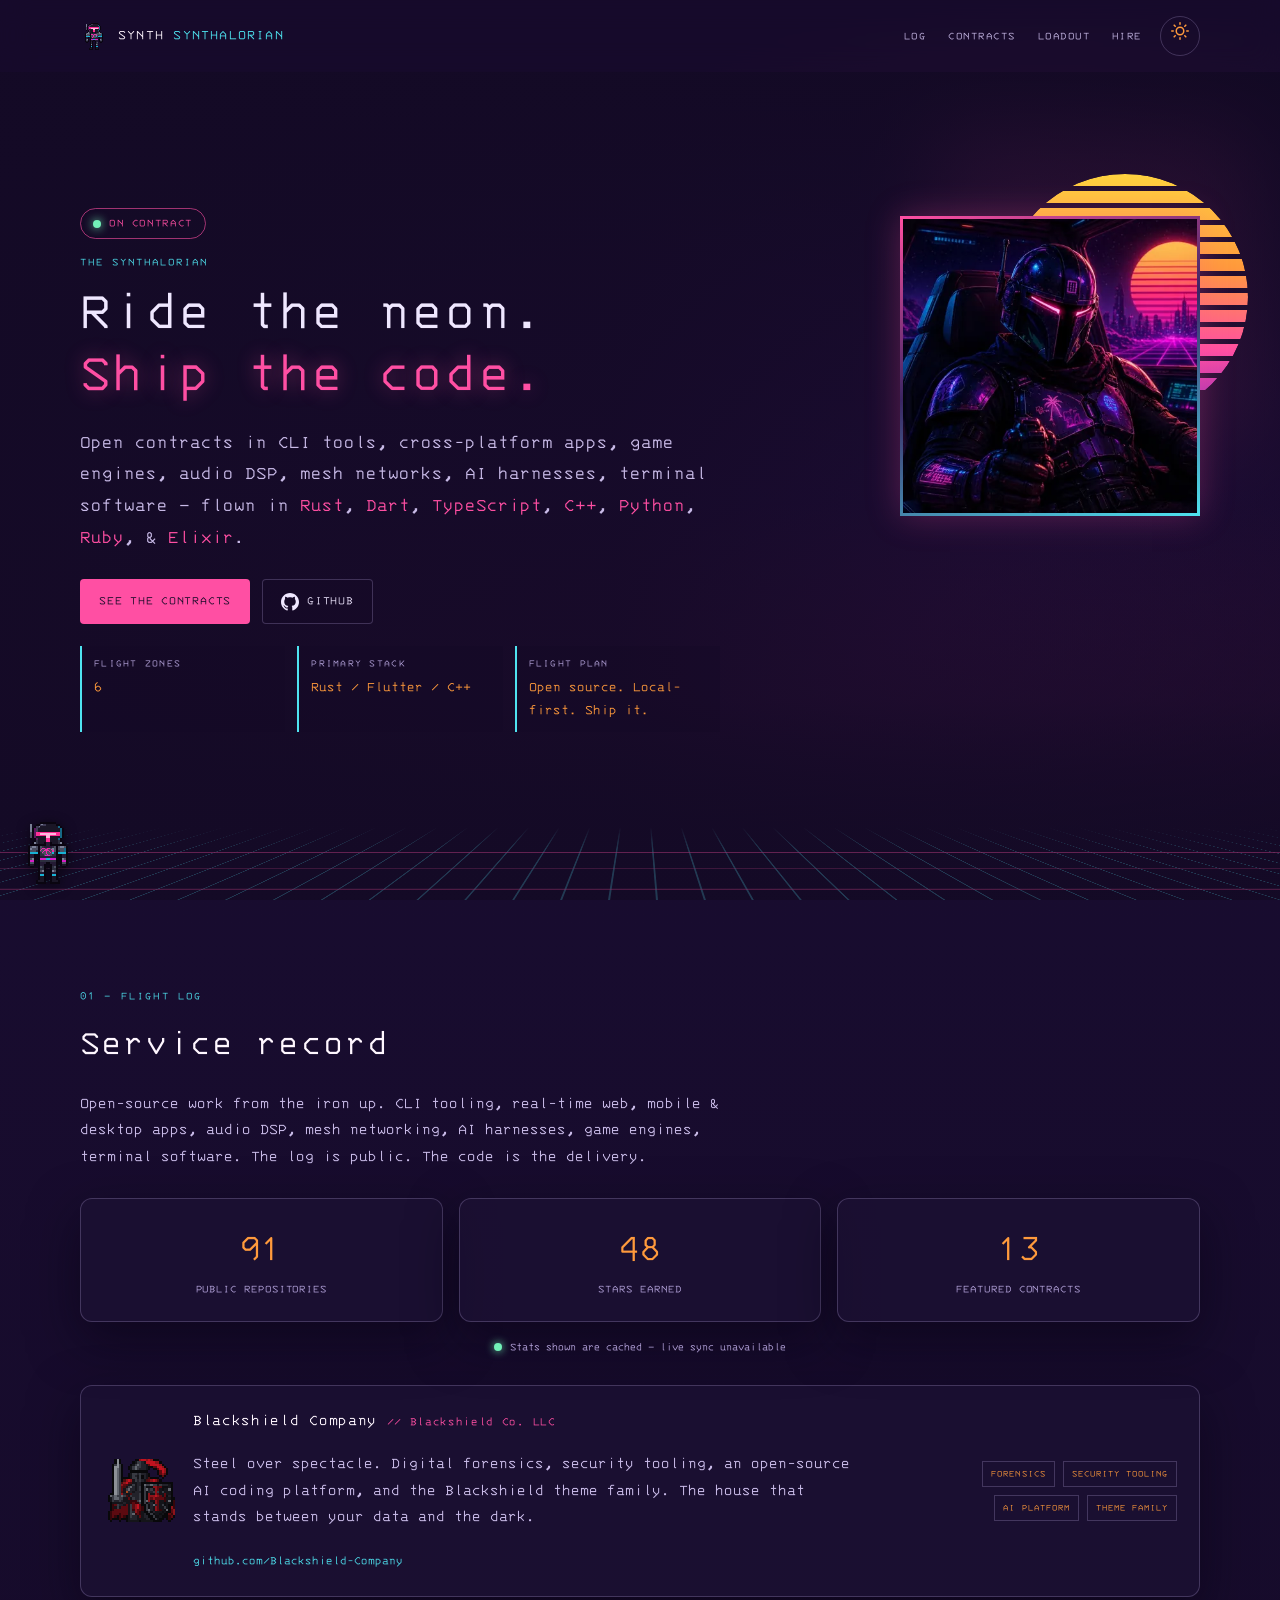
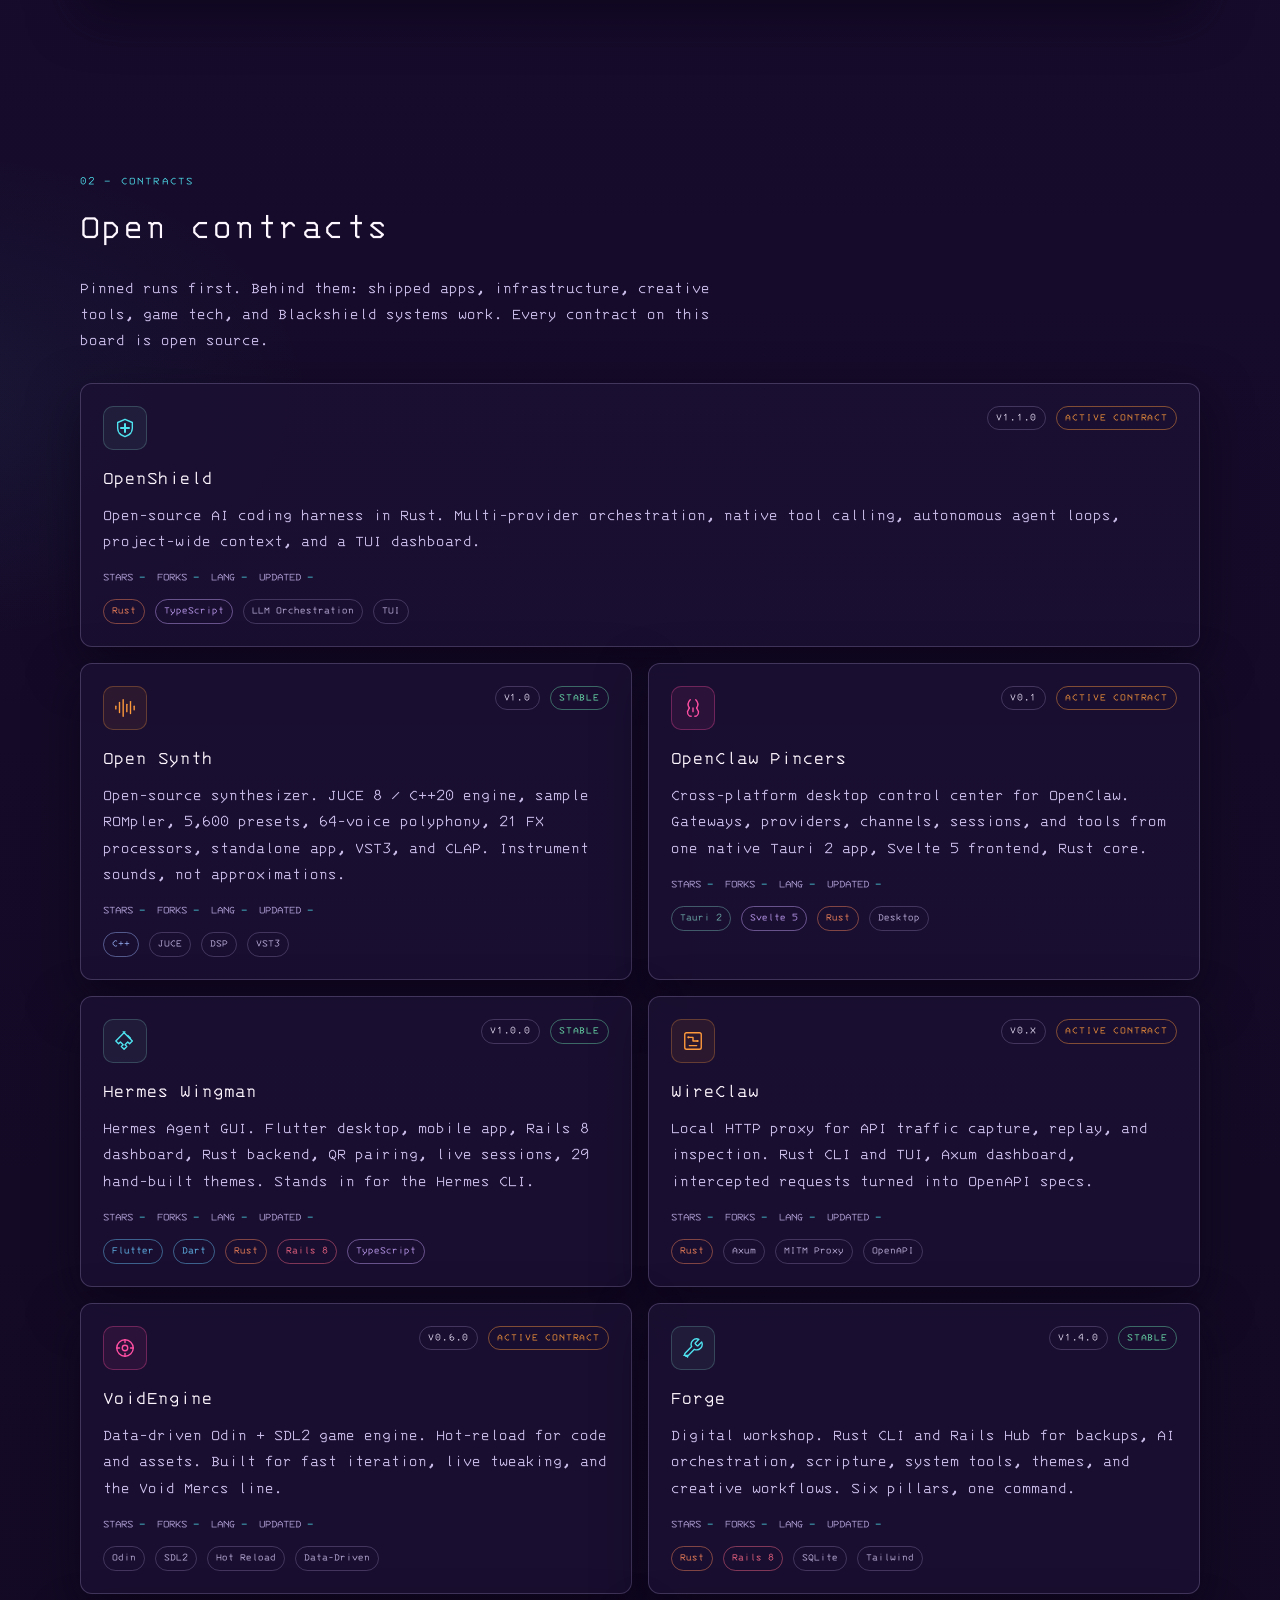
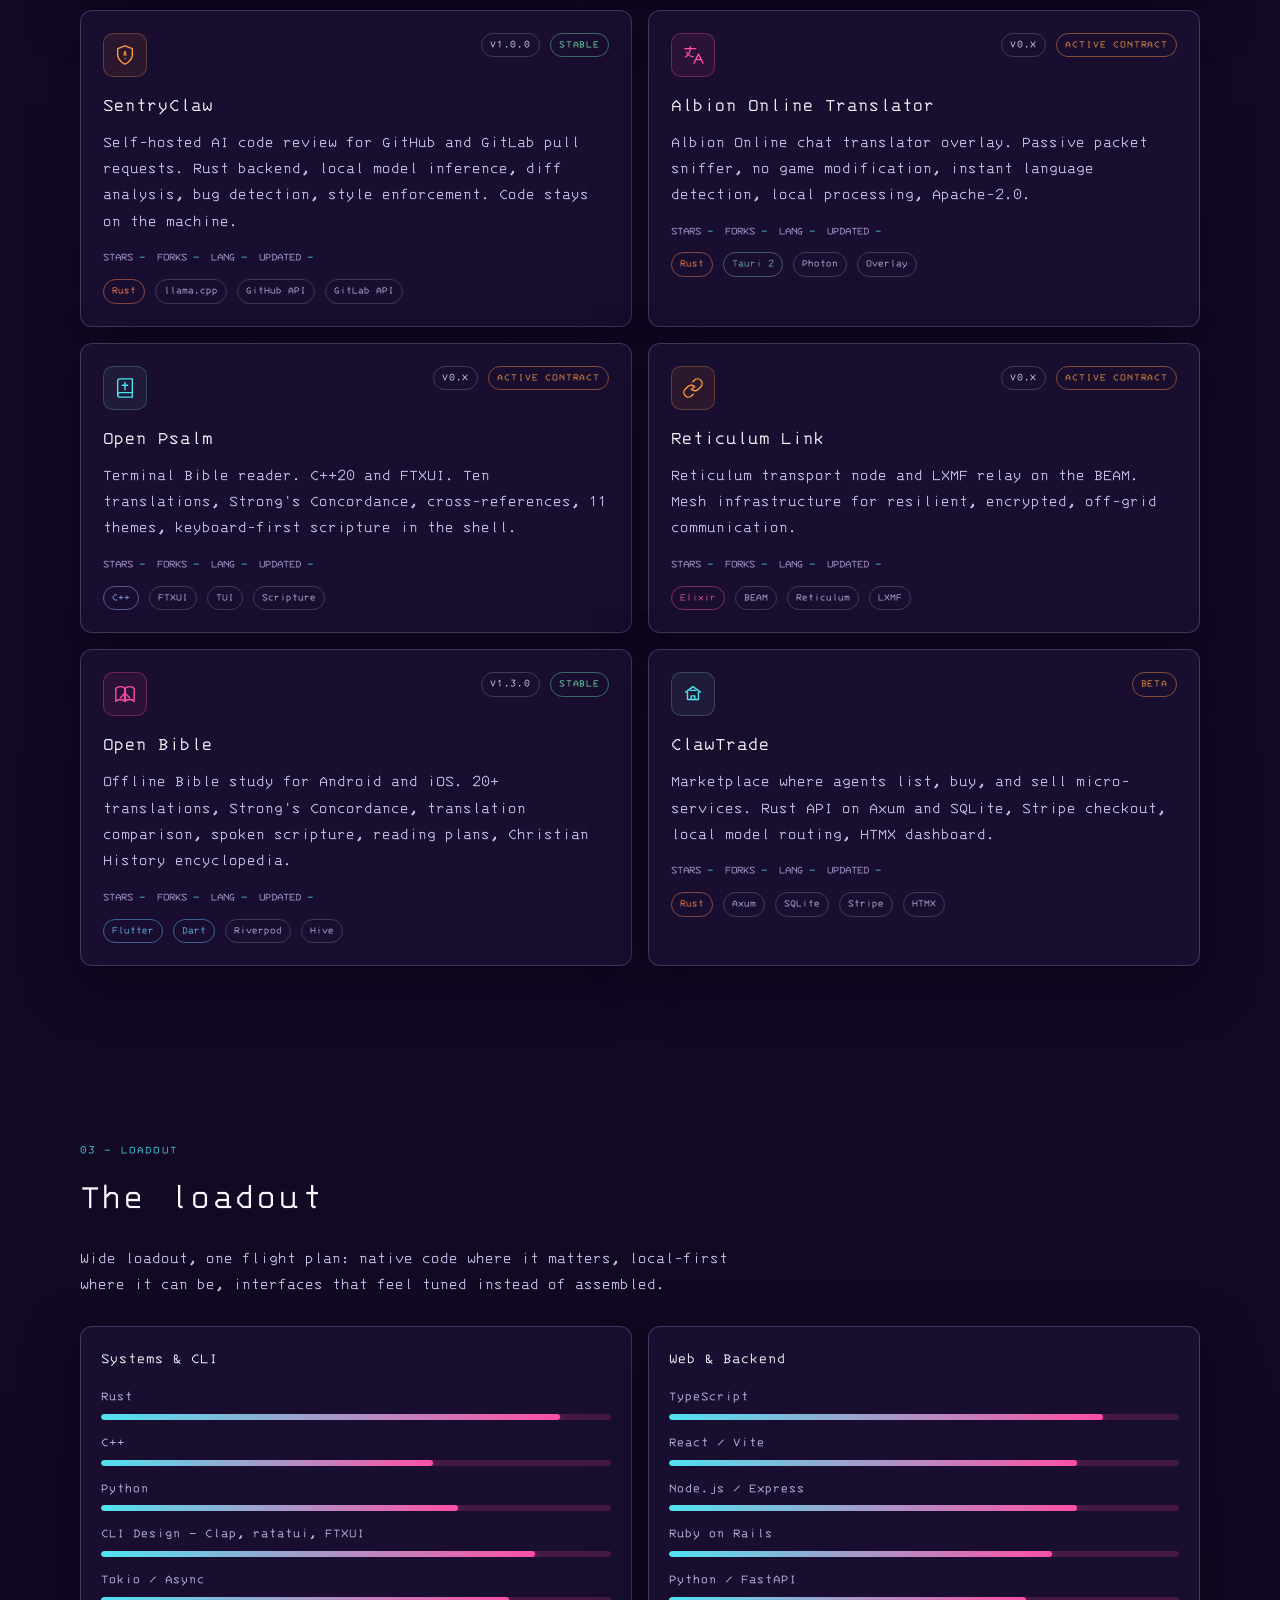
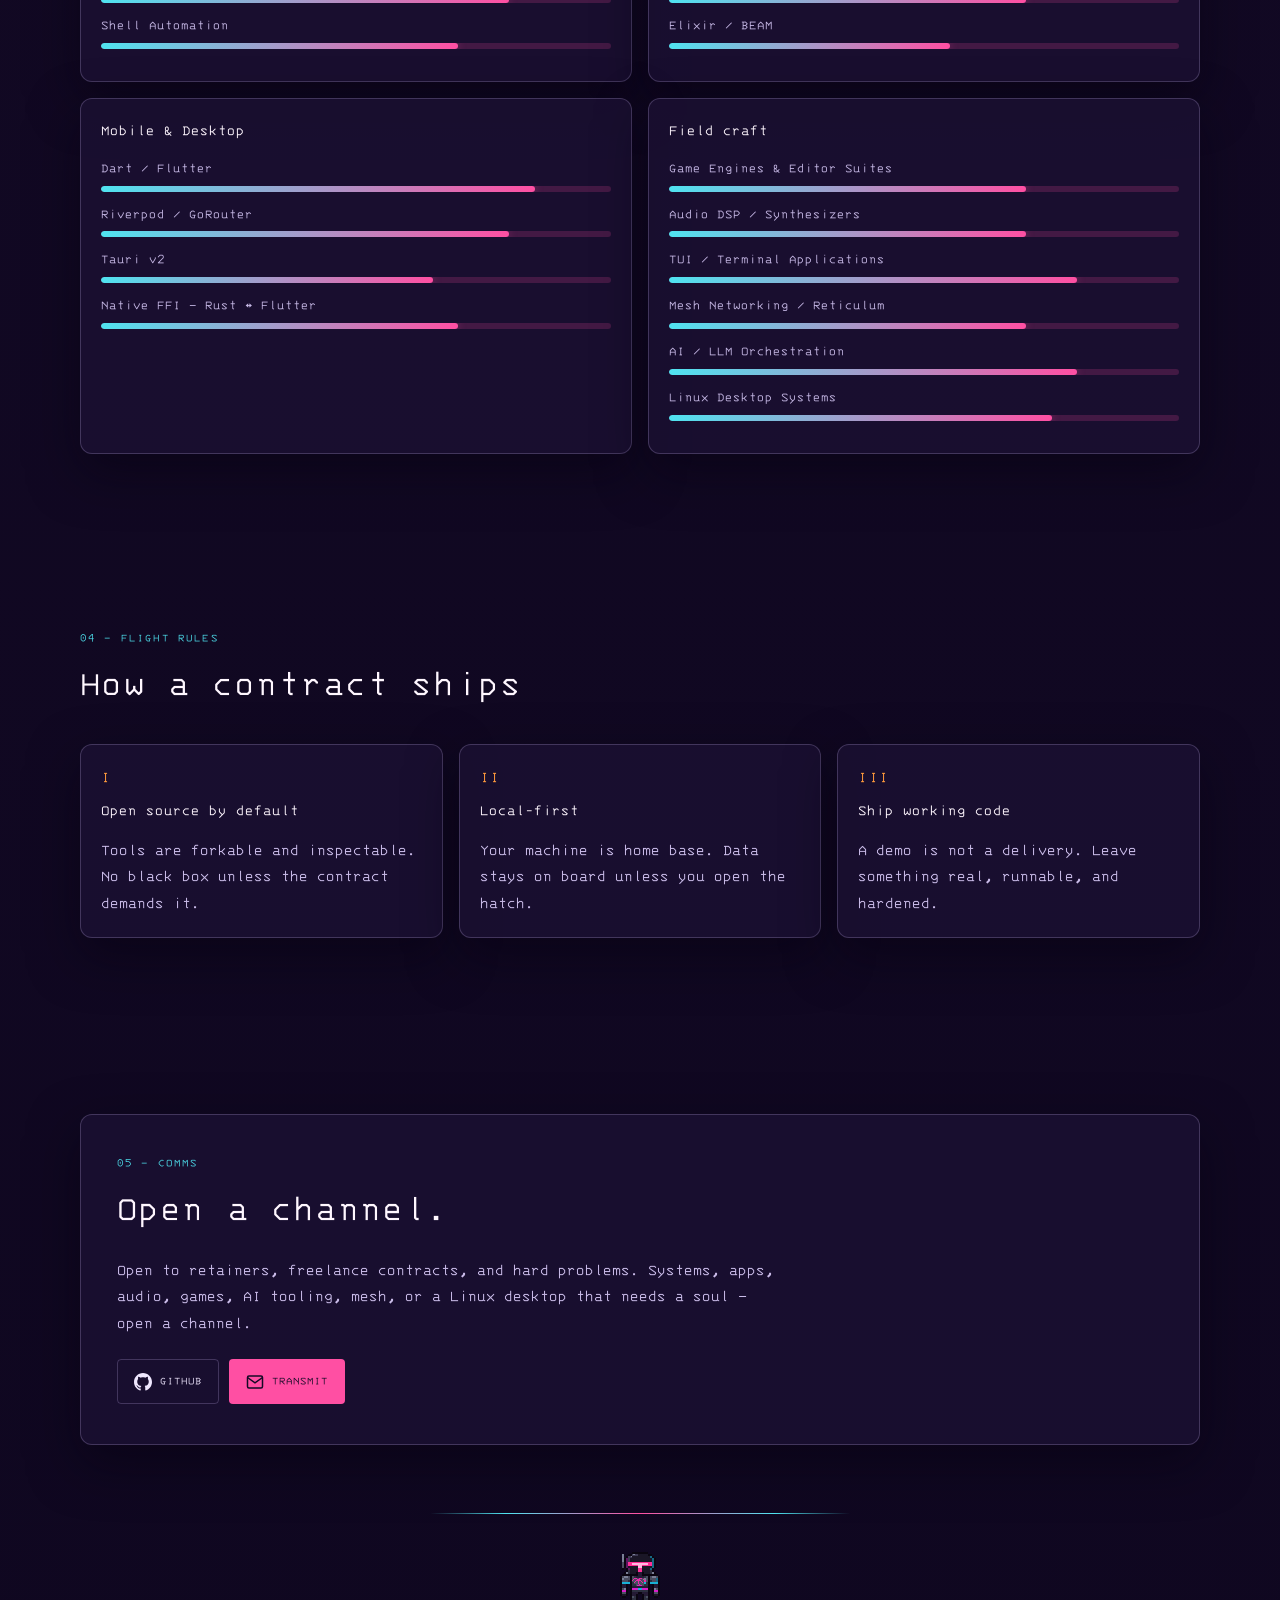
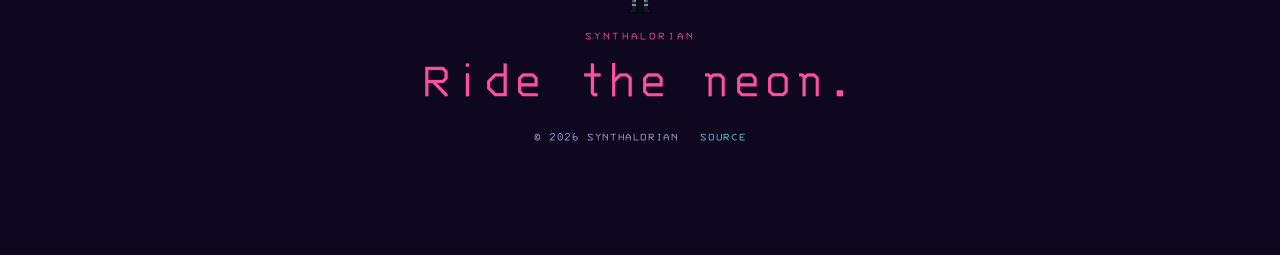
==== commit 24f3cdd0: "Drop the gunship cover and the art credit - Hero sky is a purple gradient (daybreak: lavender) under" ====
--- a/index.html
+++ b/index.html
@@ -6,7 +6,7 @@
   <title>Synth | The Synthalorian</title>
   <meta name="description" content="Portfolio of Synth, the synthalorian. Open-source contracts in Rust, Dart, TypeScript, C++, Python, Ruby, and Elixir. CLI tools, apps, games, audio DSP, mesh networking, and AI harnesses.">
   <link rel="preload" href="/fonts/3270-nerd-font.woff2" as="font" type="font/woff2" crossorigin>
-  <link rel="stylesheet" href="css/style.css?v=sw84b">
+  <link rel="stylesheet" href="css/style.css?v=sw84c">
   <meta name="theme-color" content="#140a26">
   <link rel="icon" href="/favicon.svg" type="image/svg+xml">
   <link rel="apple-touch-icon" href="/apple-touch-icon.png">
@@ -57,11 +57,6 @@
   <header class="hero">
     <div class="hero-scene" aria-hidden="true">
       <div class="hero-sky">
-        <picture>
-          <source media="(max-width: 900px)" srcset="/img/cover-gunship-768.webp" type="image/webp">
-          <source srcset="/img/cover-gunship-1280.webp" type="image/webp">
-          <img src="/img/cover-gunship-1280.jpg" width="1280" height="720" alt="" decoding="async">
-        </picture>
         <span class="hero-grid-floor"></span>
       </div>
       <div class="hero-noise"></div>
@@ -464,7 +459,6 @@
         <span>&copy; 2026 synthalorian</span>
         <a href="https://github.com/synthalorian/synthalorian.github.io" target="_blank" rel="noopener">Source</a>
       </p>
-      <p class="art-credit">AI-assisted art: avatar, gunship cover and pixel sprite.</p>
     </div>
   </footer>
 
--- a/css/style.css
+++ b/css/style.css
@@ -758,7 +758,7 @@
 }
 
 /* =========================================================
-   Synthwave '84 layer: gunship cover, sunset, perspective grid,
+   Synthwave '84 layer: purple sky, sunset, perspective grid,
    the cockpit avatar and the pixel synthalorian. Decorative
    layers are absolutely positioned (no layout shift); motion is
    transform-only and stops under prefers-reduced-motion.
@@ -775,9 +775,13 @@
 .nav-sigil img { width: 100%; height: 100%; display: block; image-rendering: pixelated; }
 .logo-text span { color: var(--accent-2); }
 
-.hero-sky { position: absolute; inset: 0; overflow: hidden; pointer-events: none; }
-.hero-sky picture, .hero-sky img { position: absolute; inset: 0; width: 100%; height: 100%; object-fit: cover; object-position: 60% 40%; }
-.hero-sky img { opacity: 0.5; }
+.hero-sky {
+  position: absolute;
+  inset: 0;
+  overflow: hidden;
+  pointer-events: none;
+  background: linear-gradient(180deg, #140a26 0%, #2a0f4a 52%, #5a1659 76%, #140a26 100%);
+}
 .hero-sky::before {
   content: "";
   position: absolute;
@@ -787,7 +791,7 @@
     linear-gradient(90deg, rgba(20, 10, 38, 0.96) 0%, rgba(20, 10, 38, 0.9) 48%, rgba(20, 10, 38, 0.5) 100%),
     linear-gradient(180deg, rgba(20, 10, 38, 0) 50%, rgba(20, 10, 38, 0.92) 100%);
 }
-html[data-theme="daybreak"] .hero-sky img { opacity: 0.22; }
+html[data-theme="daybreak"] .hero-sky { background: linear-gradient(180deg, #f7f3fd 0%, #f1e6fb 60%, #fbe3ef 82%, #f7f3fd 100%); }
 html[data-theme="daybreak"] .hero-sky::before {
   background: linear-gradient(90deg, rgba(247, 243, 253, 0.97) 0%, rgba(247, 243, 253, 0.92) 50%, rgba(247, 243, 253, 0.6) 100%);
 }
@@ -857,7 +861,6 @@
 .company-flag img { display: block; width: 72px; height: 63px; image-rendering: pixelated; }
 
 .footer-sprite { display: block; width: 64px; height: 64px; margin: 0 auto 14px; image-rendering: pixelated; }
-.art-credit { margin: 10px 0 0; font-size: 0.78rem; color: var(--text-muted); }
 .corner-sprite { width: 64px; height: 64px; }
 .pixel { image-rendering: pixelated; }
 
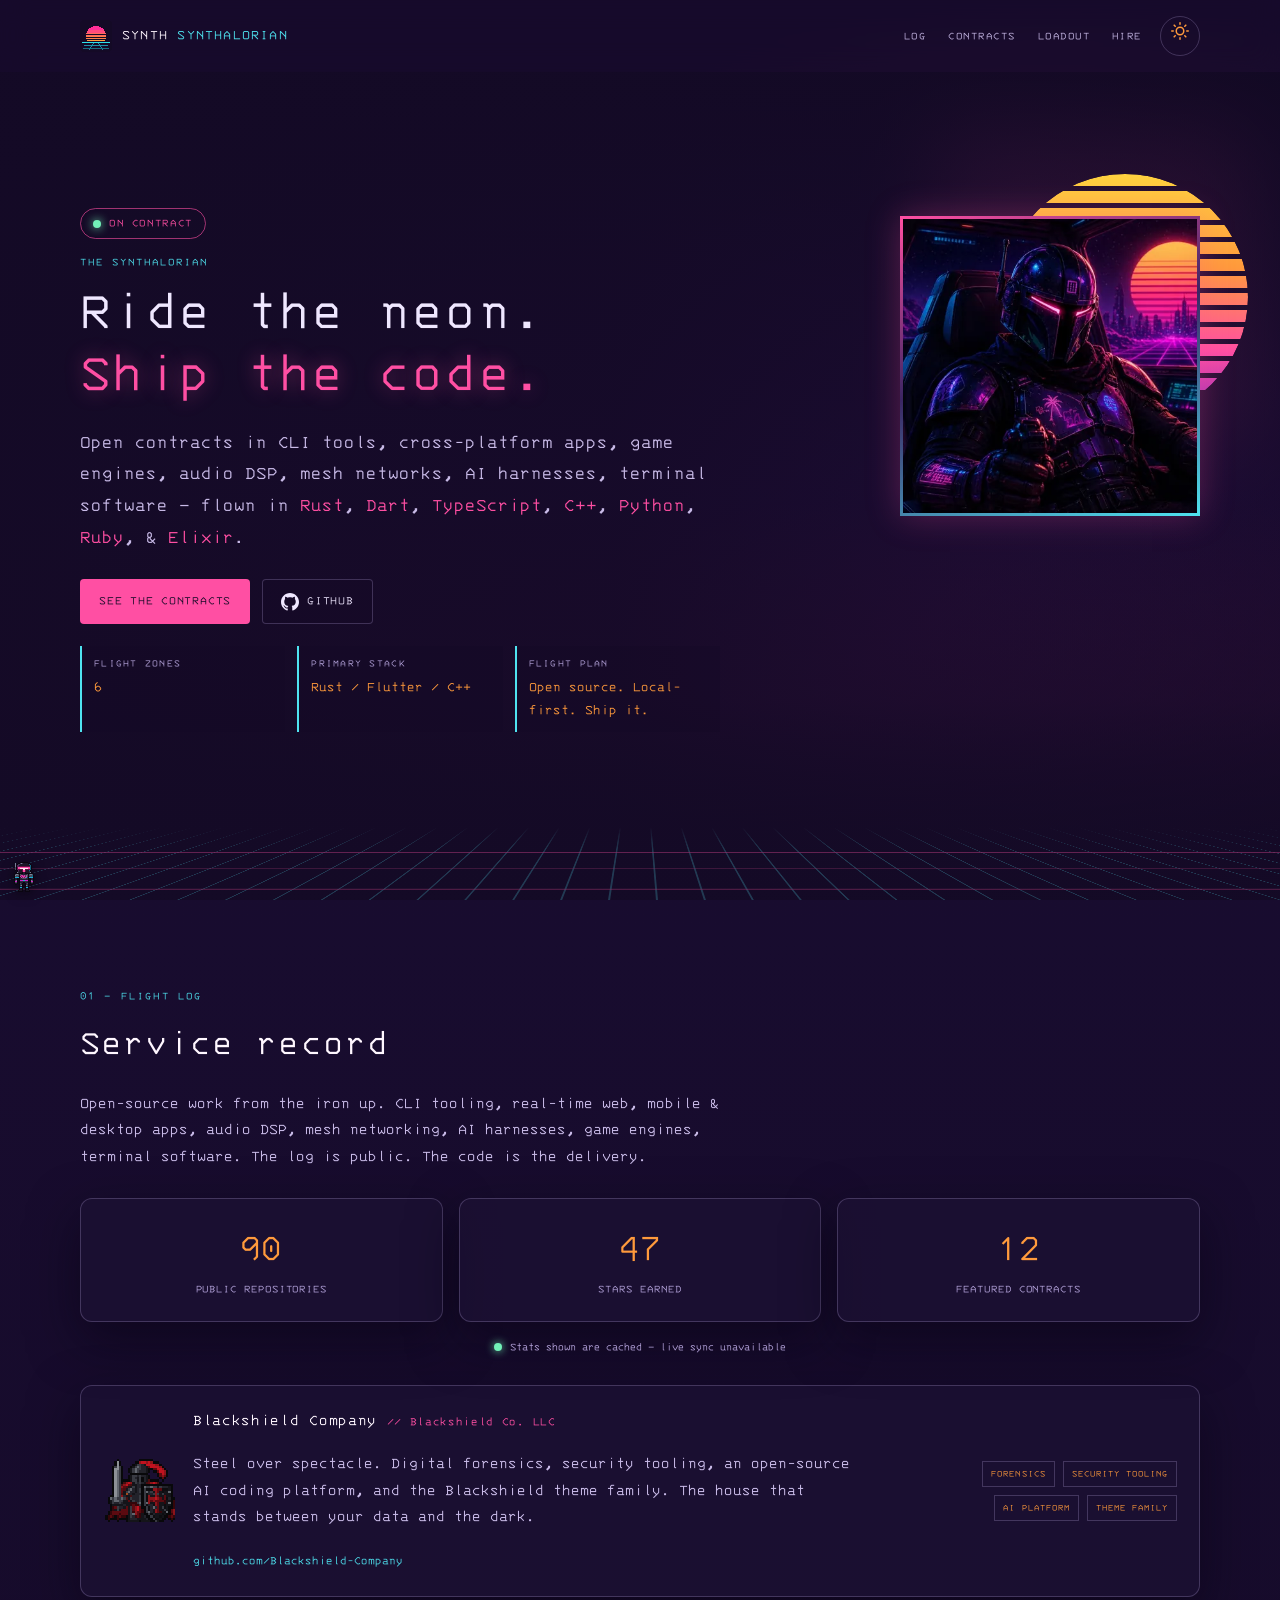
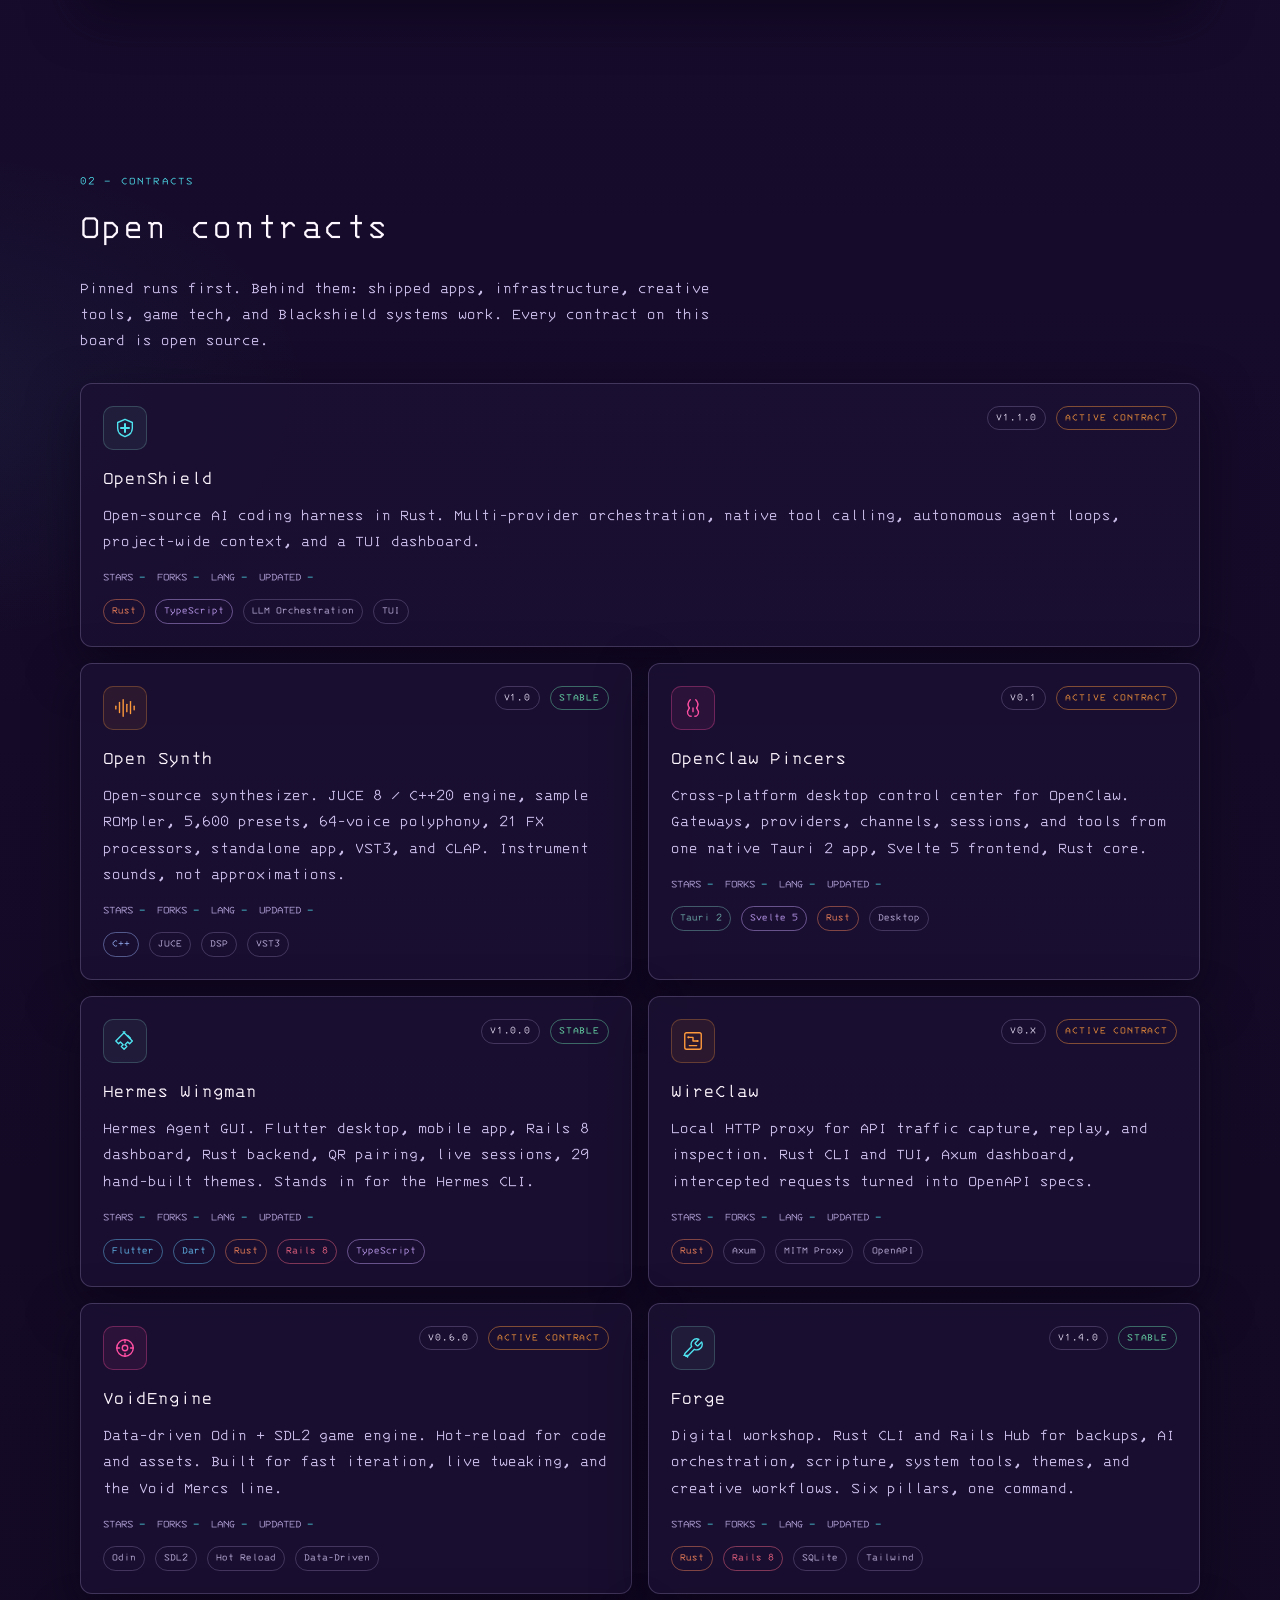
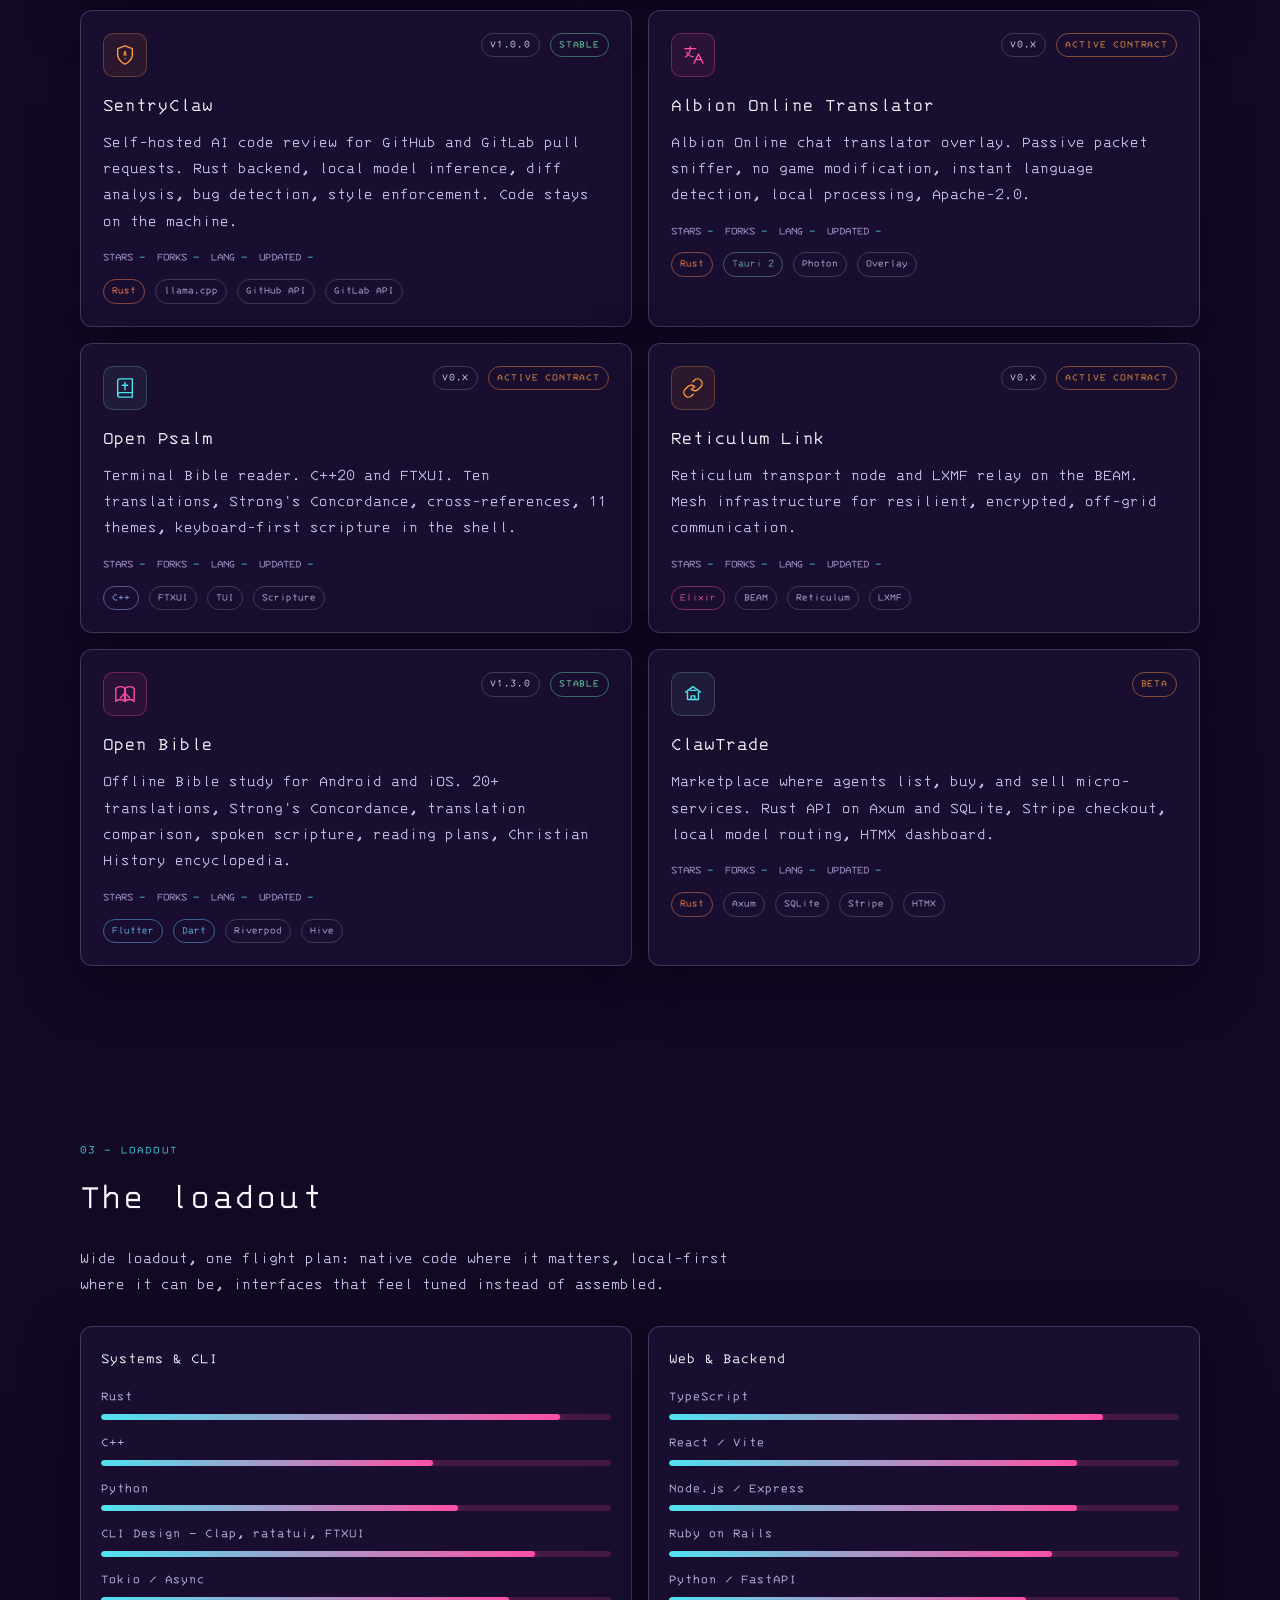
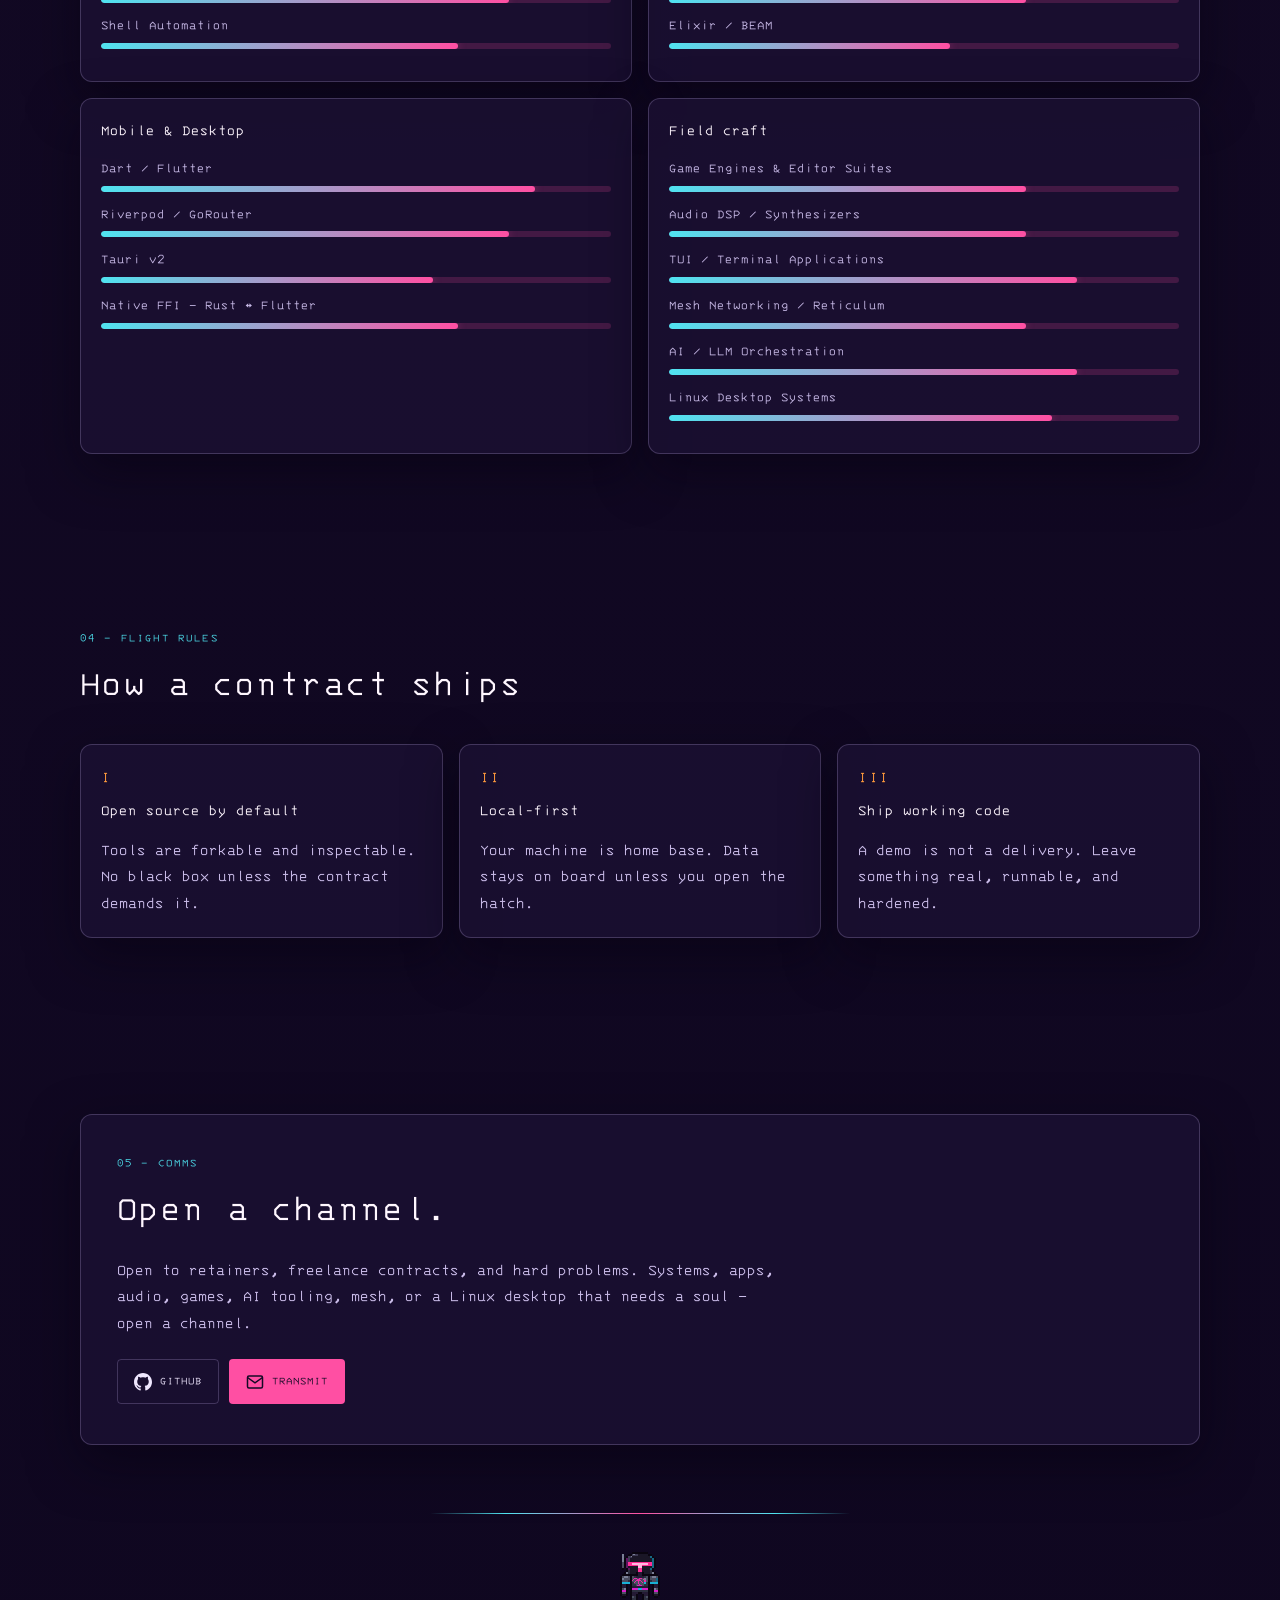
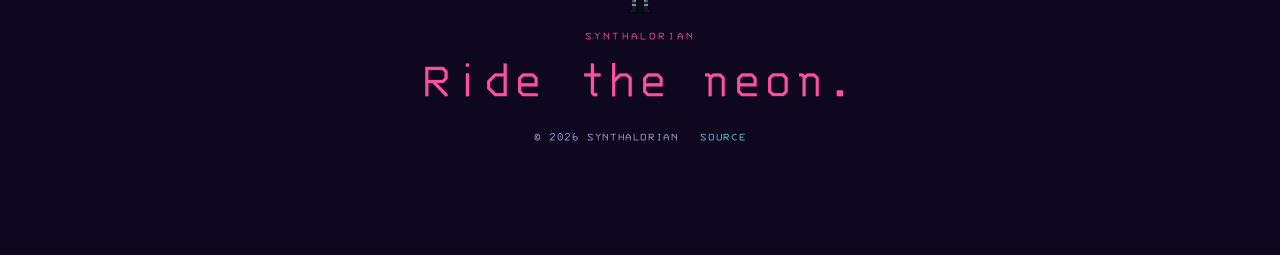
==== commit c44abee7: "Corner synthalorian: click plays his next move; sunset nav icon - The corner sprite now shows at eve" ====
--- a/index.html
+++ b/index.html
@@ -6,9 +6,9 @@
   <title>Synth | The Synthalorian</title>
   <meta name="description" content="Portfolio of Synth, the synthalorian. Open-source contracts in Rust, Dart, TypeScript, C++, Python, Ruby, and Elixir. CLI tools, apps, games, audio DSP, mesh networking, and AI harnesses.">
   <link rel="preload" href="/fonts/3270-nerd-font.woff2" as="font" type="font/woff2" crossorigin>
-  <link rel="stylesheet" href="css/style.css?v=sw84c">
+  <link rel="stylesheet" href="css/style.css?v=moves1">
   <meta name="theme-color" content="#140a26">
-  <link rel="icon" href="/favicon.svg" type="image/svg+xml">
+  <link rel="icon" href="/favicon.svg?v=sunset" type="image/svg+xml">
   <link rel="apple-touch-icon" href="/apple-touch-icon.png">
   <meta property="og:title" content="Synth | The Synthalorian">
   <meta property="og:description" content="Open contracts in systems, apps, games, audio, and mesh. Neon, code, and a long night run. The synthalorian.">
@@ -29,7 +29,7 @@
   <nav class="navbar" aria-label="Main navigation">
     <div class="nav-container">
       <a href="#" class="nav-logo" aria-label="Synth home">
-        <span class="nav-sigil" aria-hidden="true"><img src="/img/sprite/synthalorian-32.png" width="28" height="28" alt=""></span>
+        <span class="nav-sigil" aria-hidden="true"><svg xmlns="http://www.w3.org/2000/svg" viewBox="0 0 32 32" shape-rendering="crispEdges" class="brand-sun" width="32" height="32" aria-hidden="true" focusable="false"><rect width="32" height="32" rx="4" fill="#140a26"/><rect x="13" y="6" width="6" height="1" fill="#ff2e97"/><rect x="11" y="7" width="10" height="1" fill="#ff2e97"/><rect x="9" y="8" width="14" height="1" fill="#ff2e97"/><rect x="8" y="9" width="16" height="1" fill="#ff2e97"/><rect x="8" y="10" width="16" height="1" fill="#ff4a7d"/><rect x="7" y="11" width="18" height="1" fill="#ff4a7d"/><rect x="7" y="12" width="18" height="1" fill="#ff4a7d"/><rect x="6" y="13" width="20" height="1" fill="#ff6a5c"/><rect x="6" y="15" width="20" height="1" fill="#ff6a5c"/><rect x="6" y="16" width="20" height="1" fill="#ff8048"/><rect x="6" y="18" width="20" height="1" fill="#ff8048"/><rect x="7" y="20" width="18" height="1" fill="#ff9e3d"/><rect x="2" y="22" width="28" height="1" fill="#2de2e6"/><rect x="4" y="25" width="24" height="1" fill="#1b8fa6"/><rect x="3" y="28" width="26" height="1" fill="#156e82"/><rect x="13" y="23" width="1" height="1" fill="#1b8fa6"/><rect x="18" y="23" width="1" height="1" fill="#1b8fa6"/><rect x="12" y="24" width="1" height="1" fill="#1b8fa6"/><rect x="19" y="24" width="1" height="1" fill="#1b8fa6"/><rect x="11" y="26" width="1" height="1" fill="#1b8fa6"/><rect x="20" y="26" width="1" height="1" fill="#1b8fa6"/><rect x="10" y="27" width="1" height="1" fill="#1b8fa6"/><rect x="21" y="27" width="1" height="1" fill="#1b8fa6"/><rect x="9" y="29" width="1" height="1" fill="#1b8fa6"/><rect x="22" y="29" width="1" height="1" fill="#1b8fa6"/></svg></span>
         <span class="logo-text">SYNTH <span>SYNTHALORIAN</span></span>
       </a>
       <button class="nav-toggle" aria-label="Toggle navigation" aria-expanded="false">
@@ -462,8 +462,8 @@
     </div>
   </footer>
 
-  <button type="button" class="corner-sprite" data-sprite-base="/img/sprite/" aria-label="The pixel synthalorian. Press to make him walk."><picture><source media="(prefers-reduced-motion: reduce)" srcset="/img/sprite/synthalorian-64.png"><img src="/img/sprite/synthalorian-idle-64.gif" width="64" height="64" alt="" decoding="async"></picture></button>
-  <script src="/js/sprite.js?v=sw84b" defer></script>
+  <button type="button" class="corner-sprite" data-sprite-base="/img/sprite/" aria-label="The pixel synthalorian. Hover to make him walk; press to play his next move."><picture><source media="(prefers-reduced-motion: reduce) and (min-width: 1360px)" srcset="/img/sprite/synthalorian-64.png"><source media="(prefers-reduced-motion: reduce)" srcset="/img/sprite/synthalorian-32.png"><img src="/img/sprite/synthalorian-idle-64.gif" width="64" height="64" alt="" decoding="async"></picture><span class="cs-fx" aria-hidden="true"></span></button>
+  <script src="/js/sprite.js?v=moves1" defer></script>
 
   <script src="js/main.js?v=sw84b"></script>
 </body>
--- a/css/style.css
+++ b/css/style.css
@@ -138,8 +138,9 @@
   color: var(--text-bright);
 }
 .nav-sigil {
-  width: 28px;
-  height: 28px;
+  flex: none;
+  width: 32px;
+  height: 32px;
   color: var(--accent);
 }
 .nav-sigil svg { width: 100%; height: 100%; display: block; }
@@ -625,14 +626,21 @@
 }
 .footer-meta a { color: var(--accent-3); }
 
-/* The pixel synthalorian in the bottom-left corner of every page. A button: hover, focus, click. */
+/* The pixel synthalorian, fixed in the bottom-left corner at every width.
+   Below 1360px a native 32px sprite tucked into the 8px corner (it only
+   grazes the 20px page gutter while scrolling; the footer's 108px bottom
+   padding already clears it); at 1360px and up the gutter beside the
+   1120px container is wider than the 64px sprite, so it rides there at full
+   size. Fixed + explicit size: never in layout, CLS 0. A button: hover,
+   focus, click. */
 .corner-sprite {
+  --cs: 32px;
   position: fixed;
-  left: 1rem;
-  bottom: 1rem;
+  left: .5rem;
+  bottom: .5rem;
   z-index: 30;
-  width: 80px;
-  height: 70px;
+  width: 32px;
+  height: 32px;
   margin: 0;
   padding: 0;
   border: 0;
@@ -640,6 +648,9 @@
   line-height: 0;
   cursor: pointer;
   -webkit-tap-highlight-color: transparent;
+}
+@media (min-width: 1360px) {
+  .corner-sprite { --cs: 64px; left: 1rem; bottom: 1rem; width: 64px; height: 64px; }
 }
 .corner-sprite img {
   width: 100%;
@@ -653,8 +664,6 @@
 .corner-sprite:hover img, .corner-sprite:focus-visible img { transform: translateY(-3px); }
 .corner-sprite:focus { outline: none; }
 .corner-sprite:focus-visible { outline: 2px solid var(--accent-2); outline-offset: 3px; }
-@media (max-width: 860px) { .corner-sprite { width: 64px; height: 56px; left: .6rem; bottom: .6rem; } }
-@media (max-width: 480px) { .corner-sprite { display: none; } }
 @media (prefers-reduced-motion: reduce) { .corner-sprite img { transition: none; } .corner-sprite:hover img, .corner-sprite:focus-visible img { transform: none; } }
 @media print { .corner-sprite { display: none; } }
 
@@ -772,7 +781,7 @@
     linear-gradient(180deg, var(--bg-deep), var(--bg-dark) 42%, var(--bg-abyss));
 }
 strong, b { font-weight: 400; color: var(--text-bright); }
-.nav-sigil img { width: 100%; height: 100%; display: block; image-rendering: pixelated; }
+.nav-sigil .brand-sun { shape-rendering: crispEdges; }  /* code-drawn pixel sunset, 1:1 at 32px */
 .logo-text span { color: var(--accent-2); }
 
 .hero-sky {
@@ -861,7 +870,6 @@
 .company-flag img { display: block; width: 72px; height: 63px; image-rendering: pixelated; }
 
 .footer-sprite { display: block; width: 64px; height: 64px; margin: 0 auto 14px; image-rendering: pixelated; }
-.corner-sprite { width: 64px; height: 64px; }
 .pixel { image-rendering: pixelated; }
 
 @media (max-width: 900px) {
@@ -870,7 +878,6 @@
   html[data-theme="daybreak"] .hero-sky::before { background: rgba(247, 243, 253, 0.94); }
   .hero-grid-floor { height: 14%; }
 }
-@media (max-width: 860px) { .corner-sprite { width: 64px; height: 64px; } }
 @media (prefers-reduced-motion: reduce) {
   .hero-grid-floor::before, .hero-avatar::before { animation: none !important; }
   .skill-fill { transition: none; }
@@ -888,3 +895,43 @@
 html[data-theme="daybreak"] .tech-tag.tauri { color: #2c6b67; }
 html[data-theme="daybreak"] .btn-secondary,
 html[data-theme="daybreak"] .hero-readout div { background: rgba(255, 255, 255, 0.72); }
+
+/* ---------- Corner sprite: one-shot moves ----------
+   Click cycles thinking, working, success, error, blaster, jetpack. Each is a
+   6-frame sheet (native 32px below 1360px, 64px at and above), stepped once
+   with steps(6) at the move's own frame time, then sprite.js returns to idle. */
+.corner-sprite .cs-fx {
+  position: absolute;
+  inset: 0;
+  display: none;
+  background-repeat: no-repeat;
+  background-position: 0 0;
+  background-size: calc(var(--cs) * 6) var(--cs);
+  image-rendering: pixelated;
+  pointer-events: none;
+  filter: drop-shadow(0 2px 6px rgba(0, 0, 0, .55));
+}
+.corner-sprite[data-move] img { visibility: hidden; }
+.corner-sprite[data-move] .cs-fx { display: block; animation: cs-play var(--cs-dur, 720ms) steps(6) 1 backwards; }
+.corner-sprite[data-move="thinking"] { --cs-dur: 1440ms; }
+.corner-sprite[data-move="working"]  { --cs-dur: 660ms; }
+.corner-sprite[data-move="success"]  { --cs-dur: 780ms; }
+.corner-sprite[data-move="error"]    { --cs-dur: 840ms; }
+.corner-sprite[data-move="blaster"]  { --cs-dur: 660ms; }
+.corner-sprite[data-move="jetpack"]  { --cs-dur: 600ms; }
+@keyframes cs-play { from { background-position: 0 0; } to { background-position: calc(var(--cs) * -6) 0; } }
+.corner-sprite:hover .cs-fx, .corner-sprite:focus-visible .cs-fx { transform: translateY(-3px); }
+.corner-sprite[data-move="thinking"] .cs-fx { background-image: url(/img/sprite/synthalorian-thinking-sheet-32.png); }
+.corner-sprite[data-move="working"] .cs-fx { background-image: url(/img/sprite/synthalorian-working-sheet-32.png); }
+.corner-sprite[data-move="success"] .cs-fx { background-image: url(/img/sprite/synthalorian-success-sheet-32.png); }
+.corner-sprite[data-move="error"] .cs-fx { background-image: url(/img/sprite/synthalorian-error-sheet-32.png); }
+.corner-sprite[data-move="blaster"] .cs-fx { background-image: url(/img/sprite/synthalorian-blaster-sheet-32.png); }
+.corner-sprite[data-move="jetpack"] .cs-fx { background-image: url(/img/sprite/synthalorian-jetpack-sheet-32.png); }
+@media (min-width: 1360px) {
+  .corner-sprite[data-move="thinking"] .cs-fx { background-image: url(/img/sprite/synthalorian-thinking-sheet-64.png); }
+  .corner-sprite[data-move="working"] .cs-fx { background-image: url(/img/sprite/synthalorian-working-sheet-64.png); }
+  .corner-sprite[data-move="success"] .cs-fx { background-image: url(/img/sprite/synthalorian-success-sheet-64.png); }
+  .corner-sprite[data-move="error"] .cs-fx { background-image: url(/img/sprite/synthalorian-error-sheet-64.png); }
+  .corner-sprite[data-move="blaster"] .cs-fx { background-image: url(/img/sprite/synthalorian-blaster-sheet-64.png); }
+  .corner-sprite[data-move="jetpack"] .cs-fx { background-image: url(/img/sprite/synthalorian-jetpack-sheet-64.png); }
+}
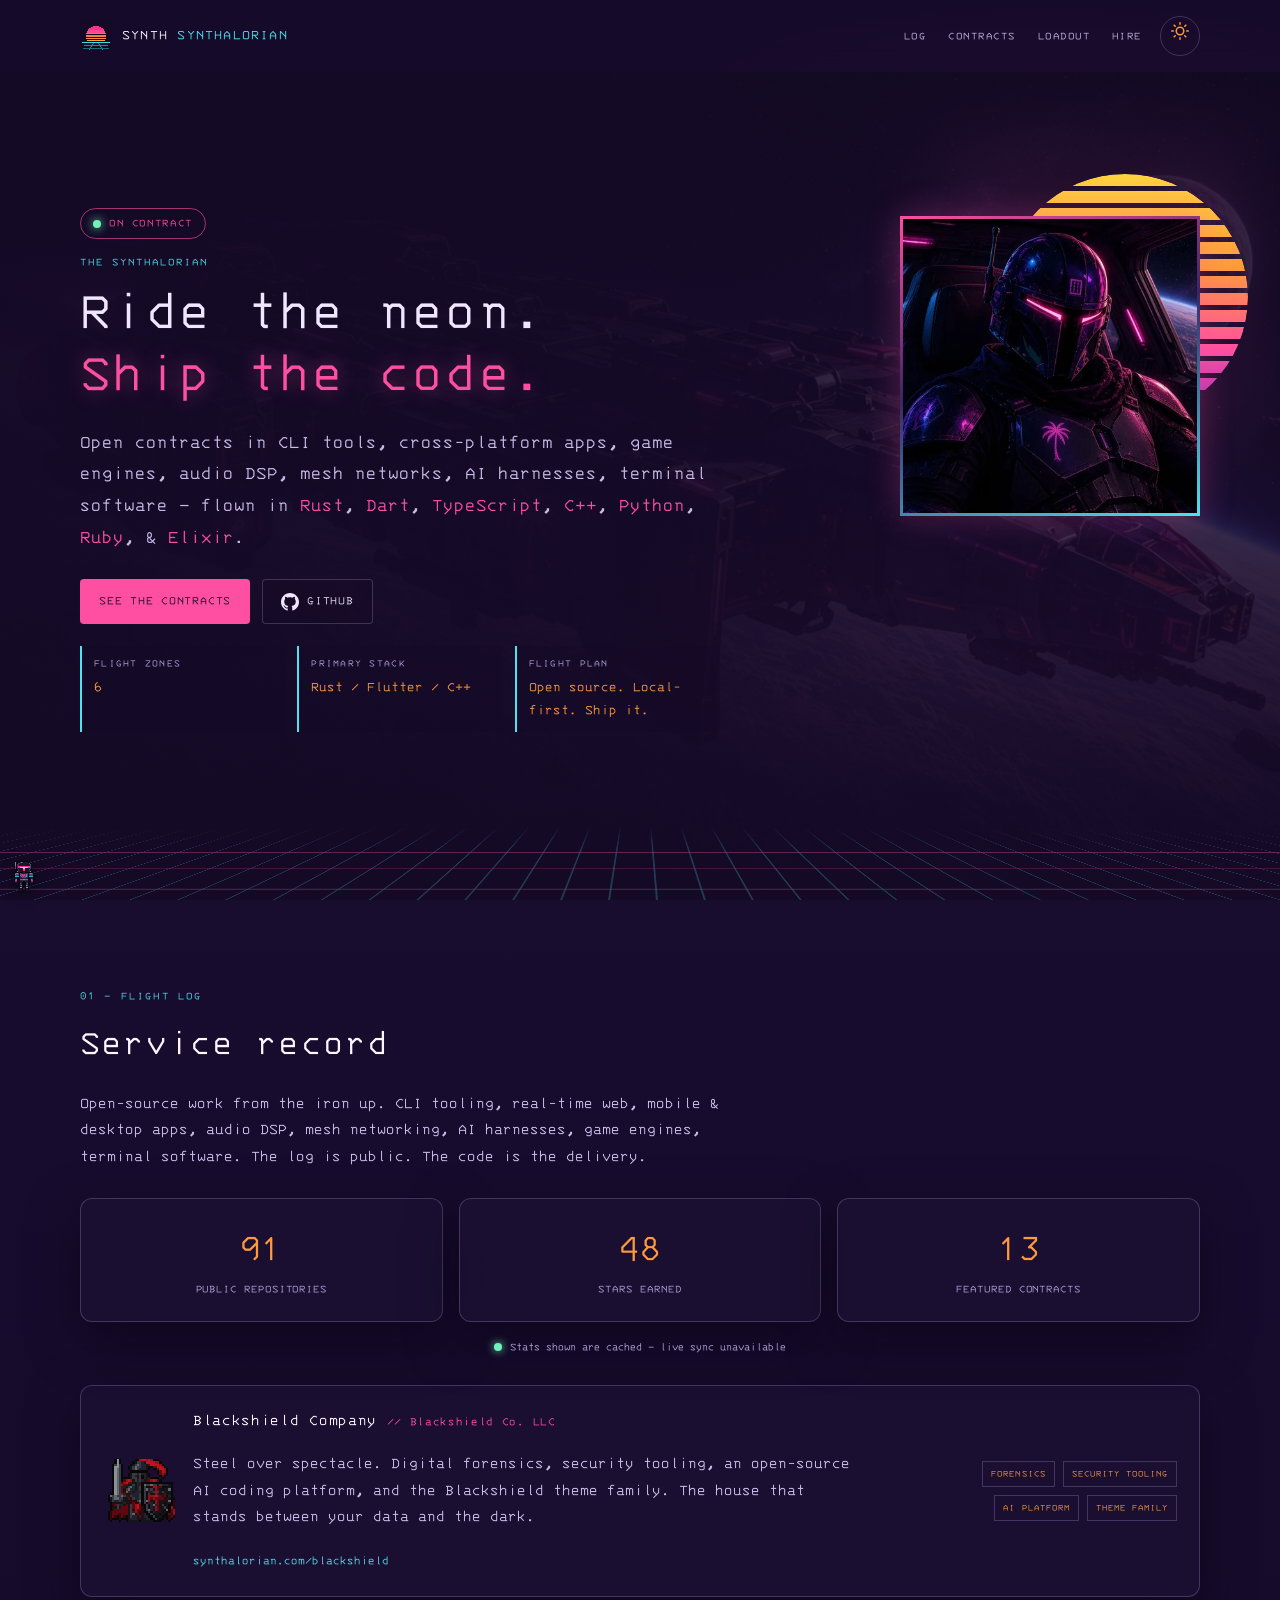
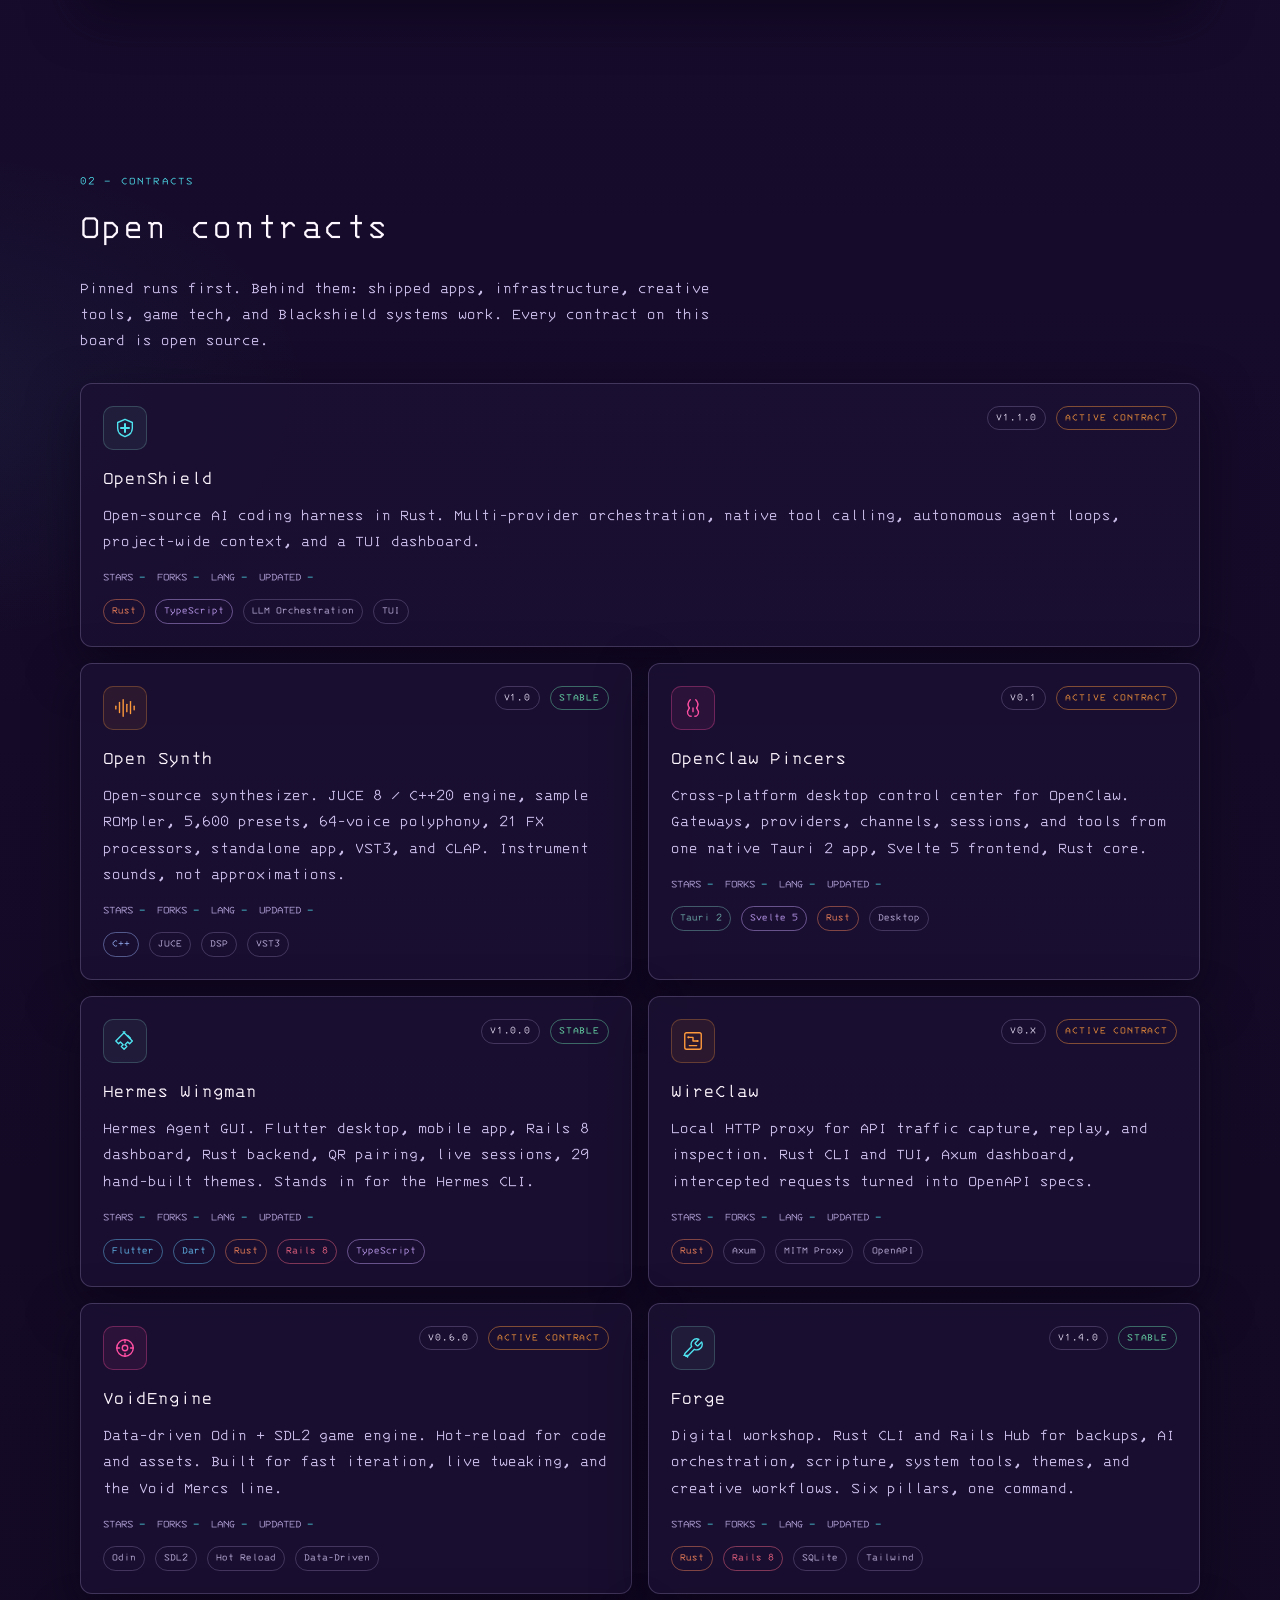
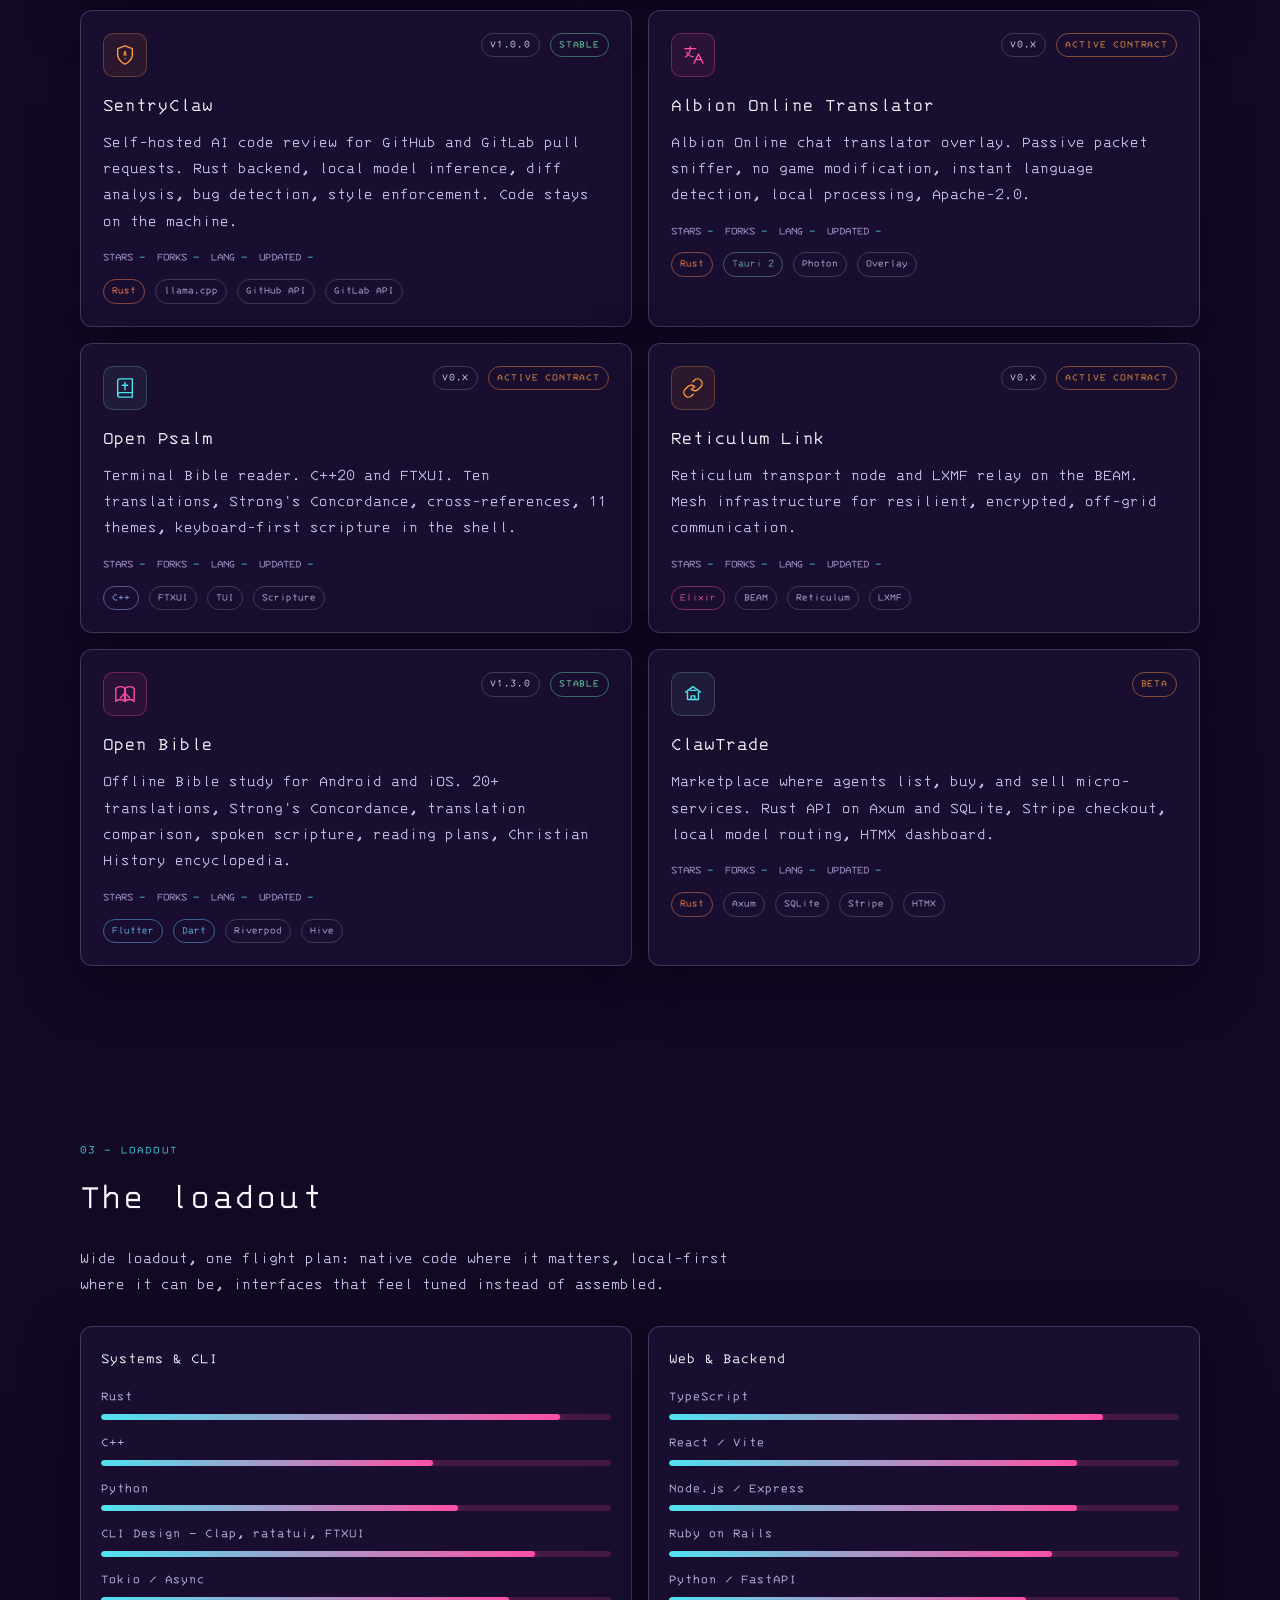
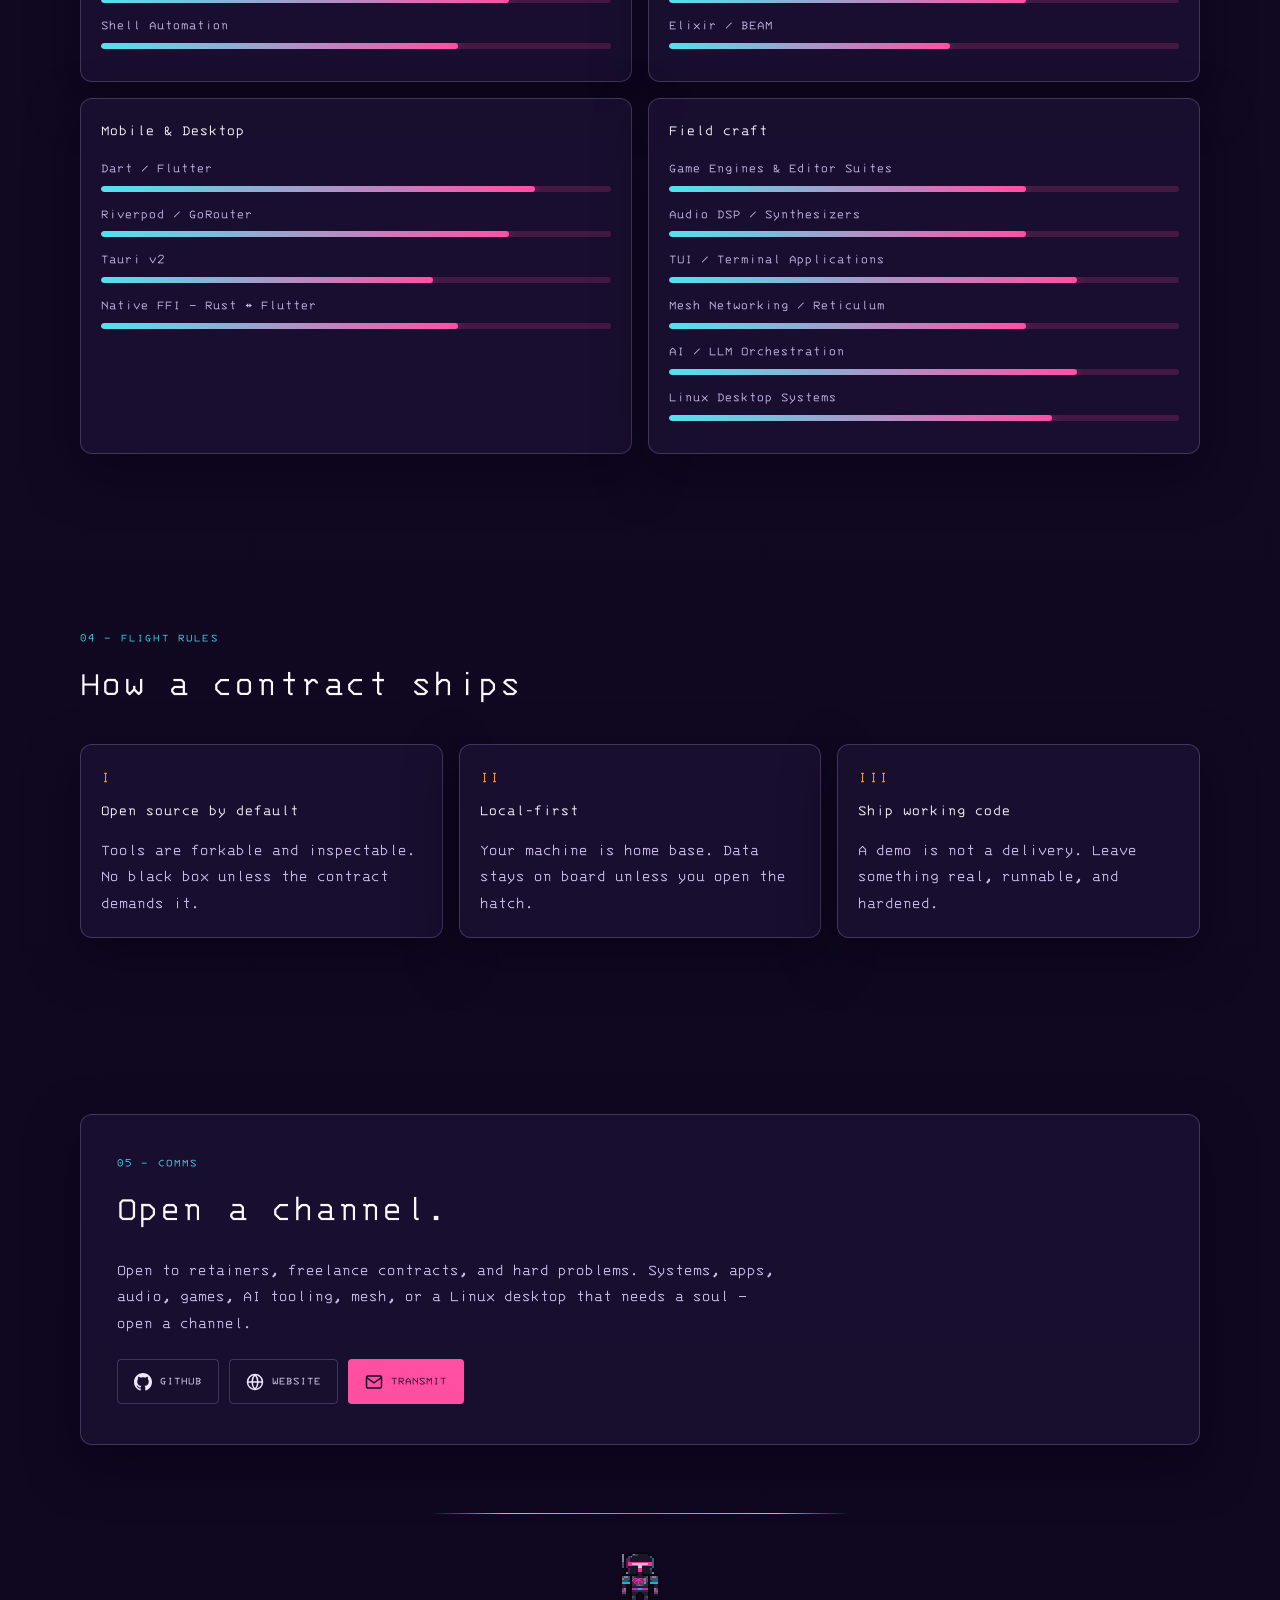
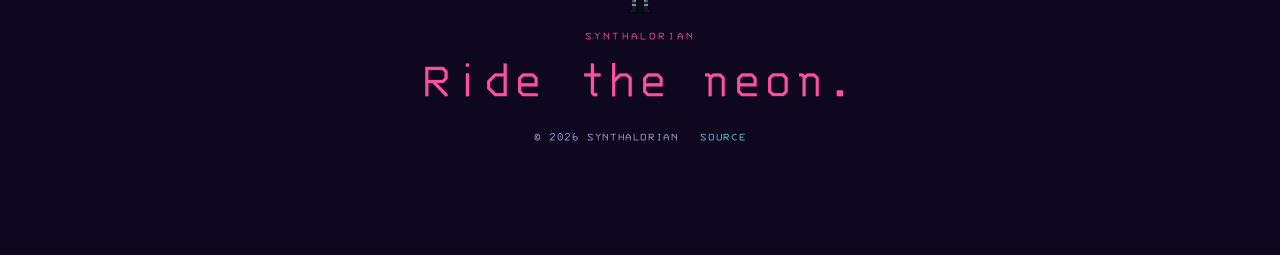
==== commit 8fff0177: "Ship cover, gunship avatar, current links and email - Hero sky shows the ship cover again (1280/768," ====
--- a/index.html
+++ b/index.html
@@ -6,7 +6,7 @@
   <title>Synth | The Synthalorian</title>
   <meta name="description" content="Portfolio of Synth, the synthalorian. Open-source contracts in Rust, Dart, TypeScript, C++, Python, Ruby, and Elixir. CLI tools, apps, games, audio DSP, mesh networking, and AI harnesses.">
   <link rel="preload" href="/fonts/3270-nerd-font.woff2" as="font" type="font/woff2" crossorigin>
-  <link rel="stylesheet" href="css/style.css?v=moves1">
+  <link rel="stylesheet" href="css/style.css?v=ship1">
   <meta name="theme-color" content="#140a26">
   <link rel="icon" href="/favicon.svg?v=sunset" type="image/svg+xml">
   <link rel="apple-touch-icon" href="/apple-touch-icon.png">
@@ -57,6 +57,11 @@
   <header class="hero">
     <div class="hero-scene" aria-hidden="true">
       <div class="hero-sky">
+        <picture>
+          <source media="(max-width: 860px)" srcset="/img/cover-ship-768.webp" type="image/webp">
+          <source srcset="/img/cover-ship-1280.webp" type="image/webp">
+          <img src="/img/cover-ship-1280.jpg" width="1280" height="720" alt="" decoding="async">
+        </picture>
         <span class="hero-grid-floor"></span>
       </div>
       <div class="hero-noise"></div>
@@ -68,7 +73,7 @@
       <div class="hero-avatar">
         <picture>
           <source srcset="/img/synthalorian-avatar-460.webp 1x, /img/synthalorian-avatar-920.webp 2x" type="image/webp">
-          <img src="/img/synthalorian-avatar-460.jpg" srcset="/img/synthalorian-avatar-460.jpg 1x, /img/synthalorian-avatar-920.jpg 2x" width="460" height="460" alt="Synth's avatar, the synthalorian: a pilot in a dark, Mandalorian-style helmet with a glowing pink visor and purple armor with a palm-tree emblem, seated in a cockpit facing a striped synthwave sunset over a neon city." fetchpriority="high">
+          <img src="/img/synthalorian-avatar-460.jpg" srcset="/img/synthalorian-avatar-460.jpg 1x, /img/synthalorian-avatar-920.jpg 2x" width="460" height="460" alt="Synth's avatar, the synthalorian: a pilot in a dark, Mandalorian-style helmet with a glowing pink visor, a dark scarf and purple armor with a pink palm-tree emblem, seated in a gunship cockpit with a planet and stars in the window behind him." fetchpriority="high">
         </picture>
       </div>
 
@@ -144,8 +149,8 @@
               Steel over spectacle. Digital forensics, security tooling, an open-source AI coding platform,
               and the Blackshield theme family. The house that stands between your data and the dark.
             </p>
-            <a class="company-link" href="https://github.com/Blackshield-Company" target="_blank" rel="noopener">
-              github.com/Blackshield-Company
+            <a class="company-link" href="https://synthalorian.com/blackshield/" target="_blank" rel="noopener">
+              synthalorian.com/blackshield
             </a>
           </div>
           <div class="company-lines" aria-hidden="true">
@@ -439,7 +444,11 @@
               <svg viewBox="0 0 24 24" fill="currentColor" aria-hidden="true" width="24" height="24"><path d="M12 0c-6.626 0-12 5.373-12 12 0 5.302 3.438 9.8 8.207 11.387.599.111.793-.261.793-.577v-2.234c-3.338.726-4.033-1.416-4.033-1.416-.546-1.387-1.333-1.756-1.333-1.756-1.089-.745.083-.729.083-.729 1.205.084 1.839 1.237 1.839 1.237 1.07 1.834 2.807 1.304 3.492.997.107-.775.418-1.305.762-1.604-2.665-.305-5.467-1.334-5.467-5.931 0-1.311.469-2.381 1.236-3.221-.124-.303-.535-1.524.117-3.176 0 0 1.008-.322 3.301 1.23.957-.266 1.983-.399 3.003-.404 1.02.005 2.047.138 3.006.404 2.291-1.552 3.297-1.23 3.297-1.23.653 1.653.242 2.874.118 3.176.77.84 1.235 1.911 1.235 3.221 0 4.609-2.807 5.624-5.479 5.921.43.372.823 1.102.823 2.222v3.293c0 .319.192.694.801.576 4.765-1.589 8.199-6.086 8.199-11.386 0-6.627-5.373-12-12-12z"/></svg>
               GitHub
             </a>
-            <a href="mailto:synthalorian@gmail.com" class="contact-btn contact-btn--primary" aria-label="Send email">
+            <a href="https://synthalorian.com" target="_blank" rel="noopener" class="contact-btn" aria-label="Visit my website">
+              <svg viewBox="0 0 24 24" fill="none" stroke="currentColor" stroke-width="2" aria-hidden="true" width="24" height="24"><circle cx="12" cy="12" r="10"/><path d="M2 12h20M12 2a15 15 0 0 1 0 20M12 2a15 15 0 0 0 0 20"/></svg>
+              Website
+            </a>
+            <a href="mailto:synth@synthalorian.com" class="contact-btn contact-btn--primary" aria-label="Send email">
               <svg viewBox="0 0 24 24" fill="none" stroke="currentColor" stroke-width="2" aria-hidden="true"><path d="M4 4h16c1.1 0 2 .9 2 2v12c0 1.1-.9 2-2 2H4c-1.1 0-2-.9-2-2V6c0-1.1.9-2 2-2z"/><polyline points="22,6 12,13 2,6"/></svg>
               Transmit
             </a>
--- a/css/style.css
+++ b/css/style.css
@@ -767,7 +767,7 @@
 }
 
 /* =========================================================
-   Synthwave '84 layer: purple sky, sunset, perspective grid,
+   Synthwave '84 layer: ship cover, purple sky, sunset, perspective grid,
    the cockpit avatar and the pixel synthalorian. Decorative
    layers are absolutely positioned (no layout shift); motion is
    transform-only and stops under prefers-reduced-motion.
@@ -791,6 +791,9 @@
   pointer-events: none;
   background: linear-gradient(180deg, #140a26 0%, #2a0f4a 52%, #5a1659 76%, #140a26 100%);
 }
+.hero-sky picture, .hero-sky img { position: absolute; inset: 0; width: 100%; height: 100%; object-fit: cover; object-position: 60% 40%; }
+.hero-sky img { opacity: 0.5; }
+html[data-theme="daybreak"] .hero-sky img { opacity: 0.22; }
 .hero-sky::before {
   content: "";
   position: absolute;
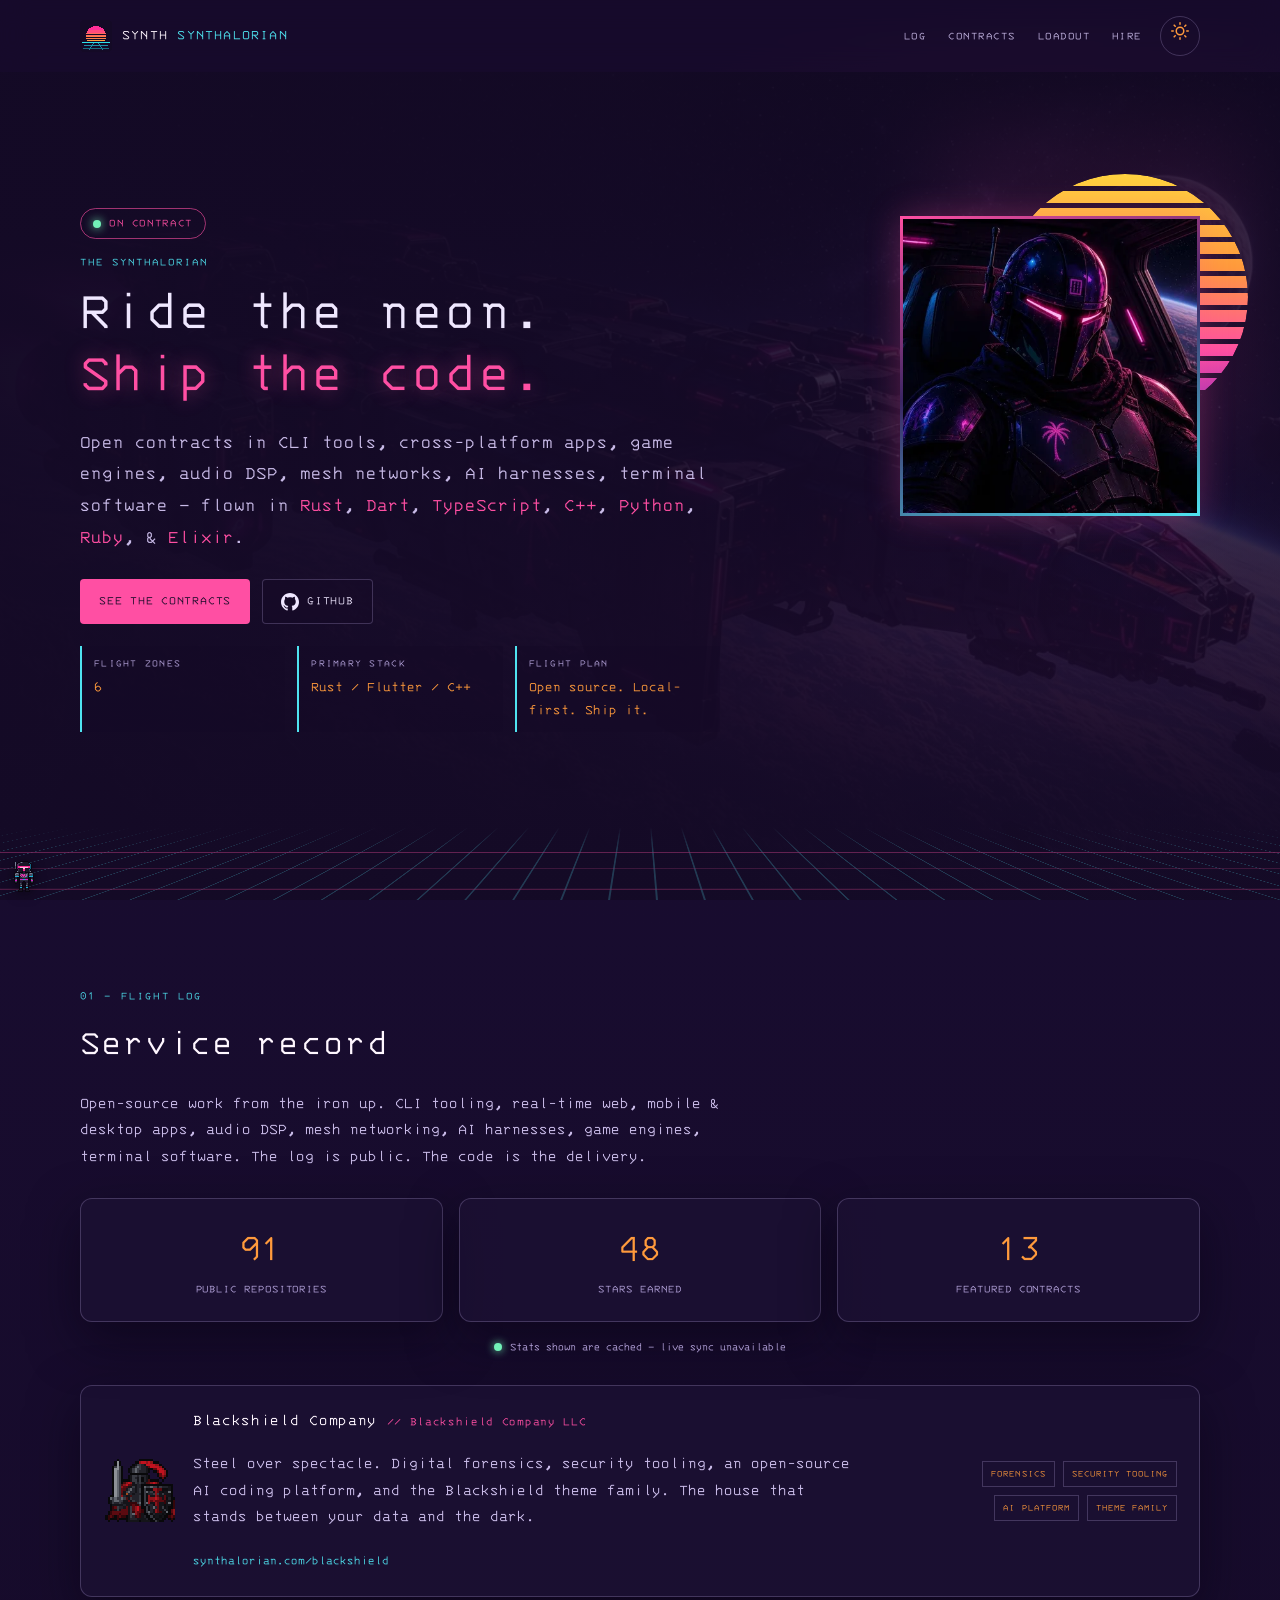
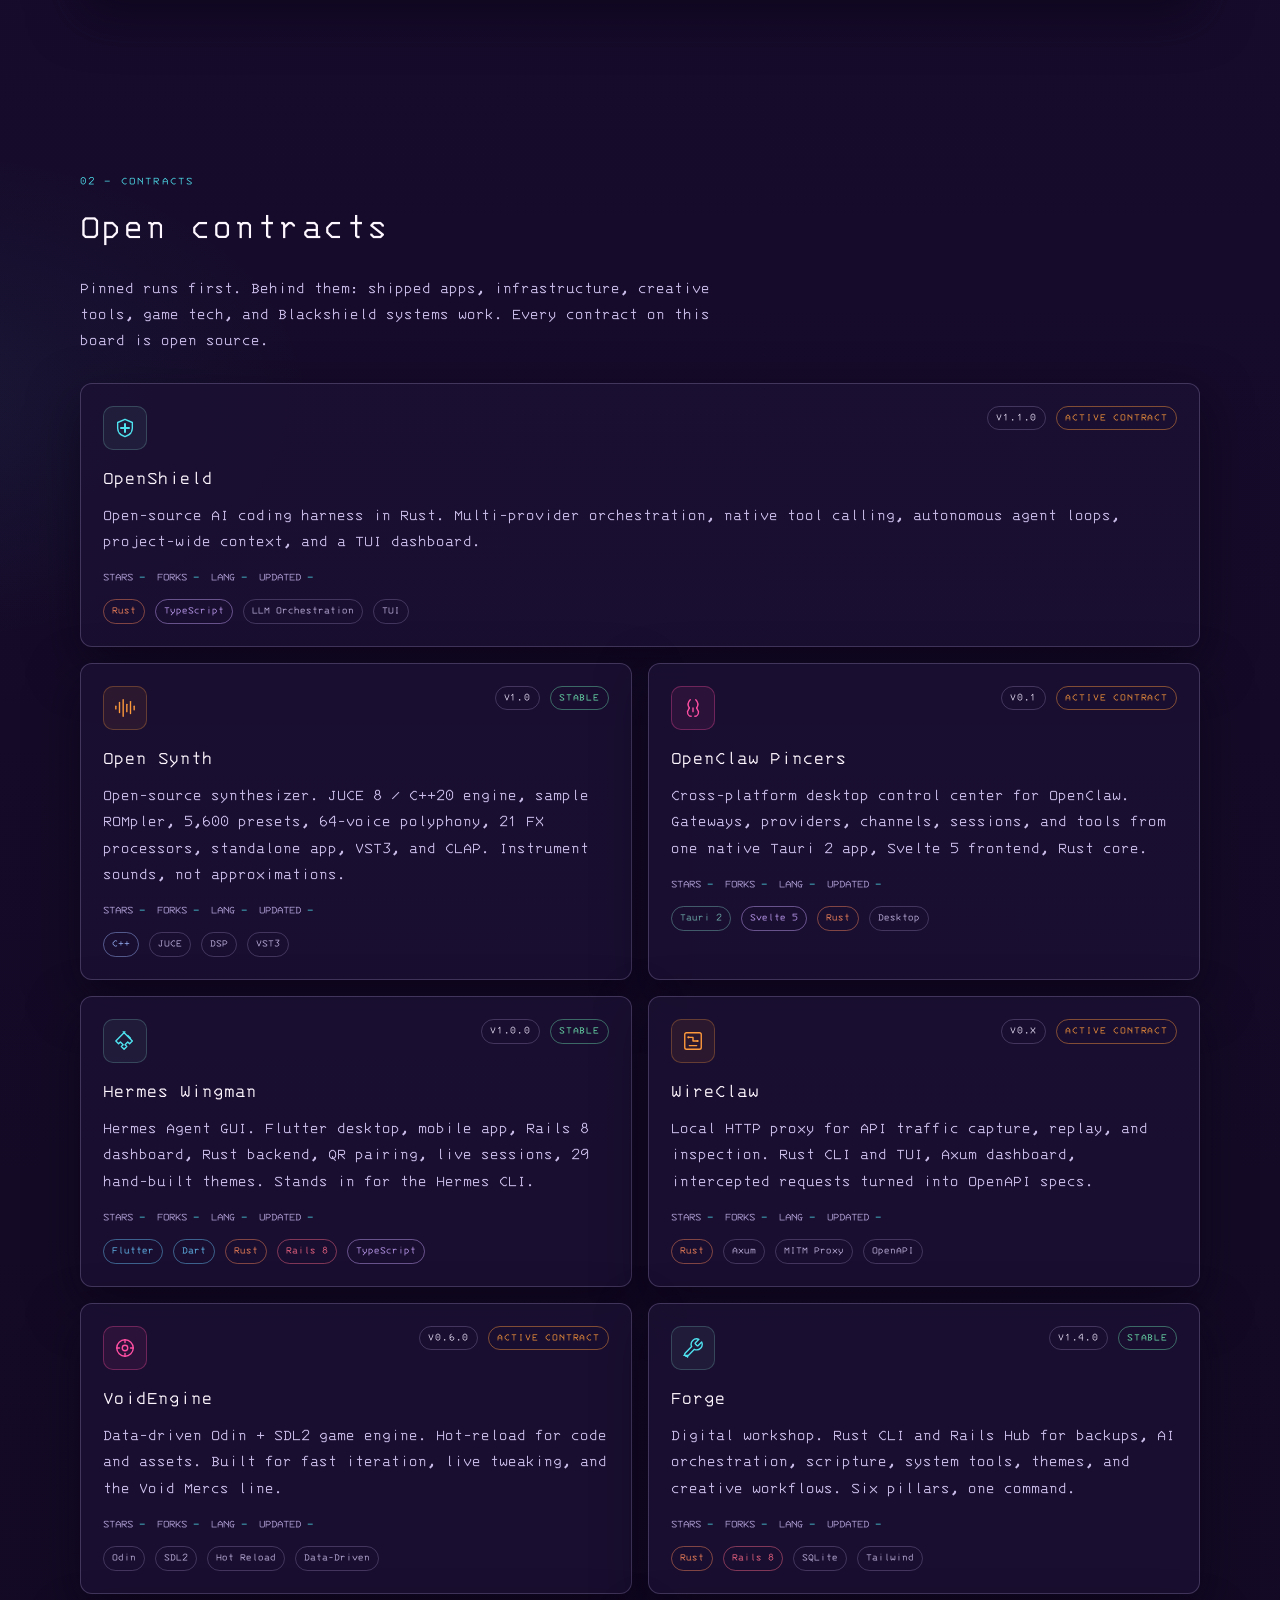
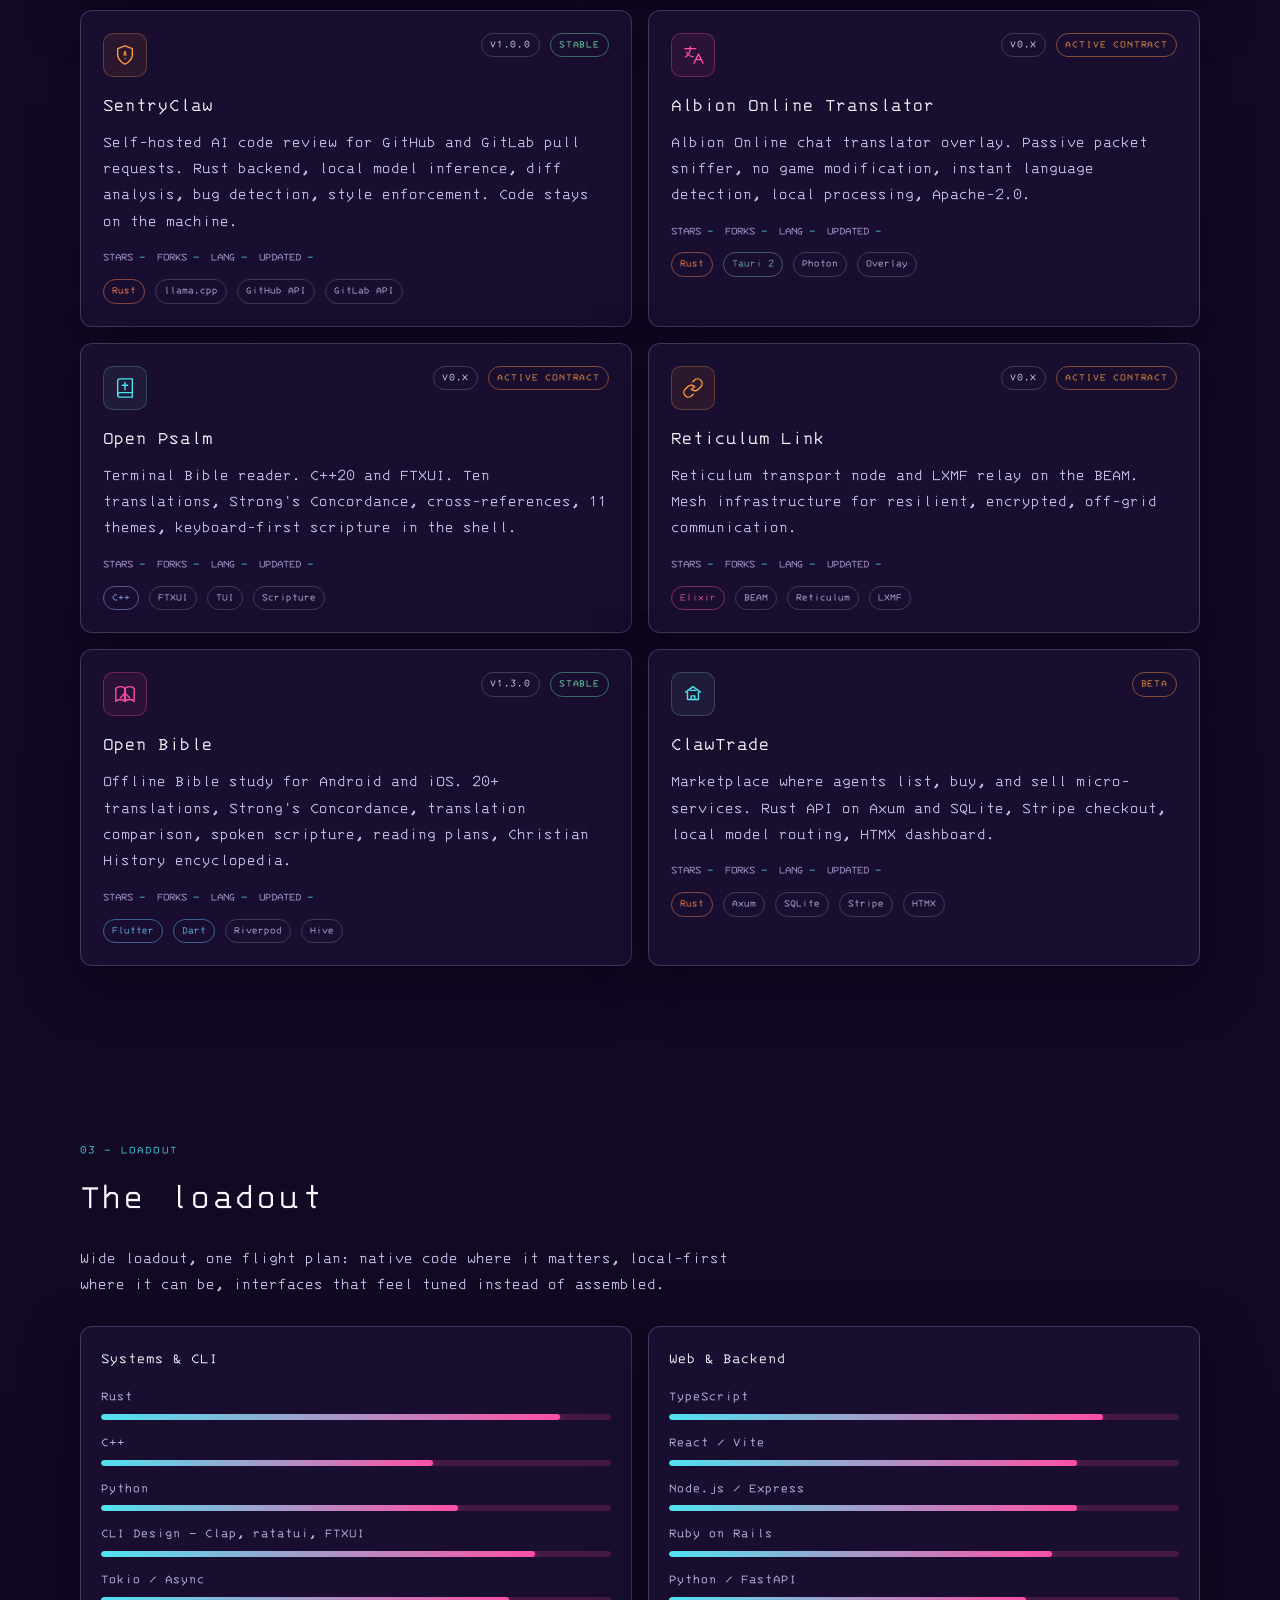
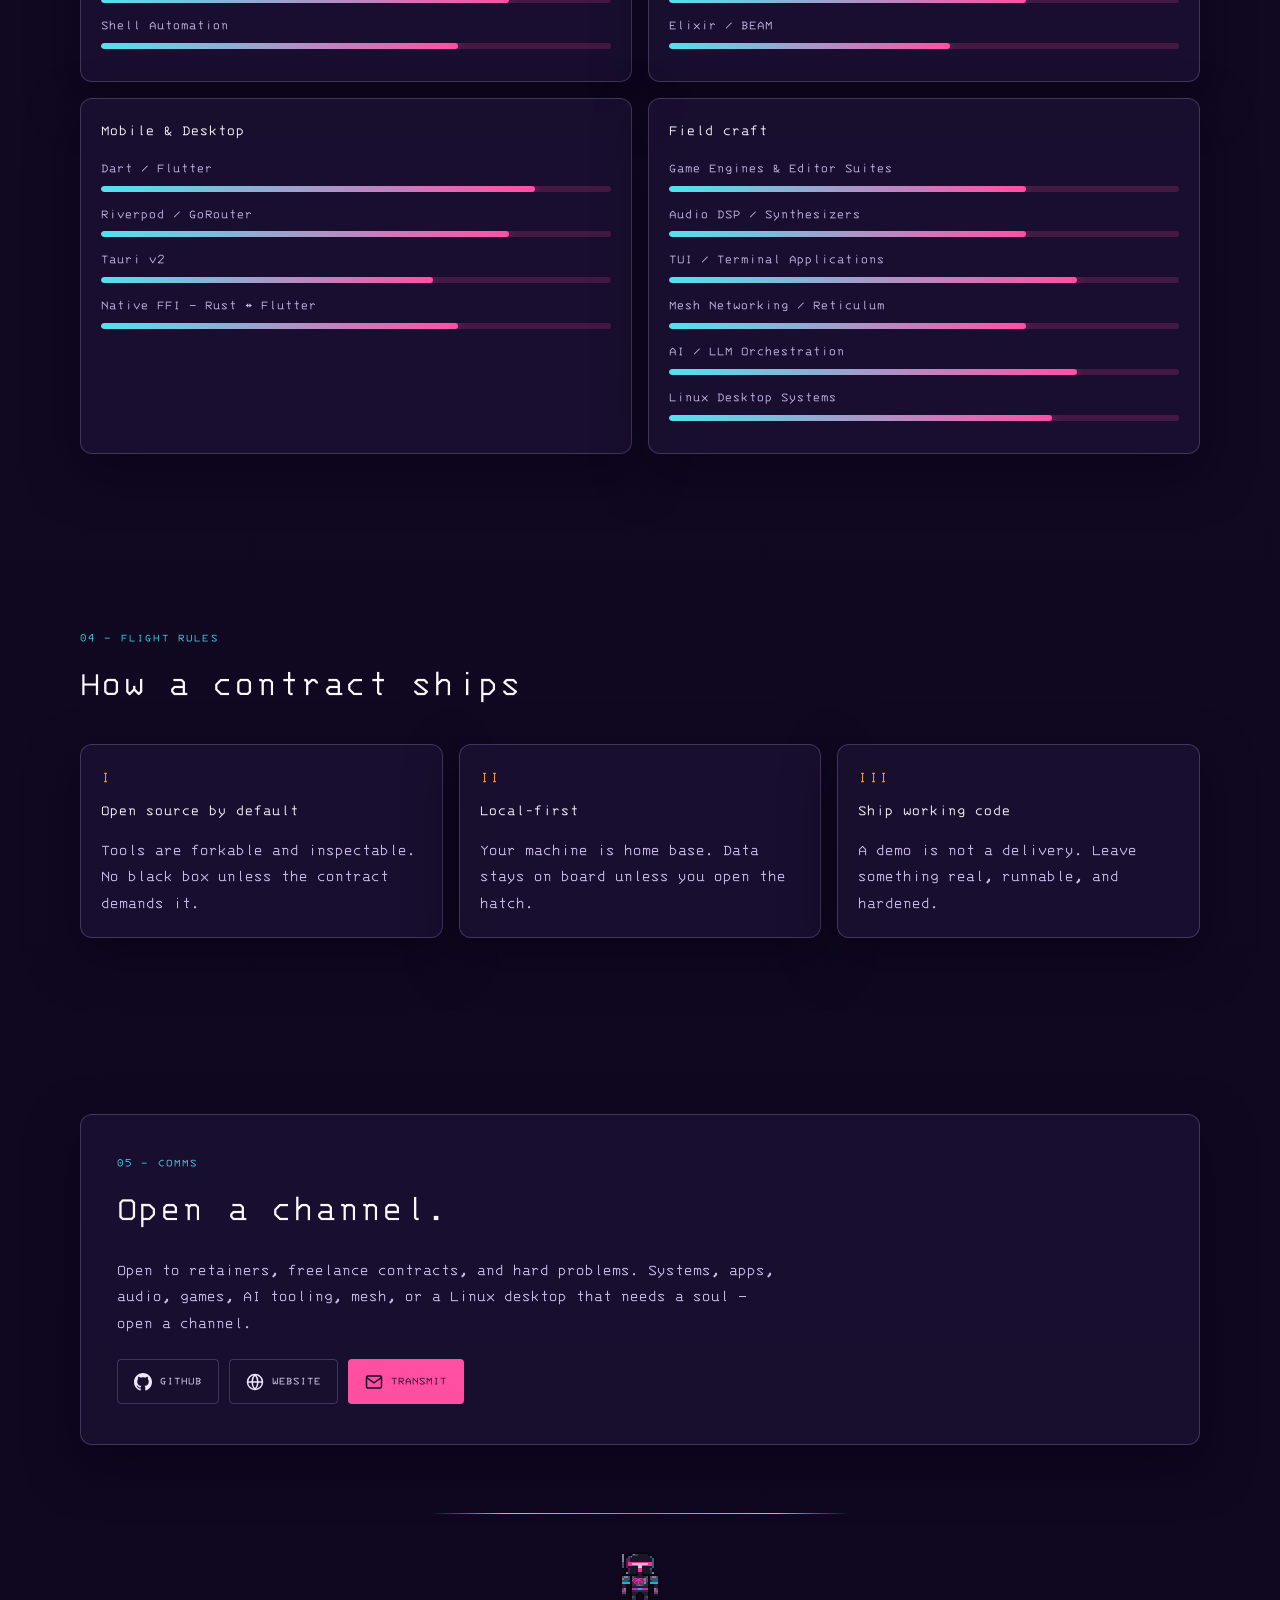
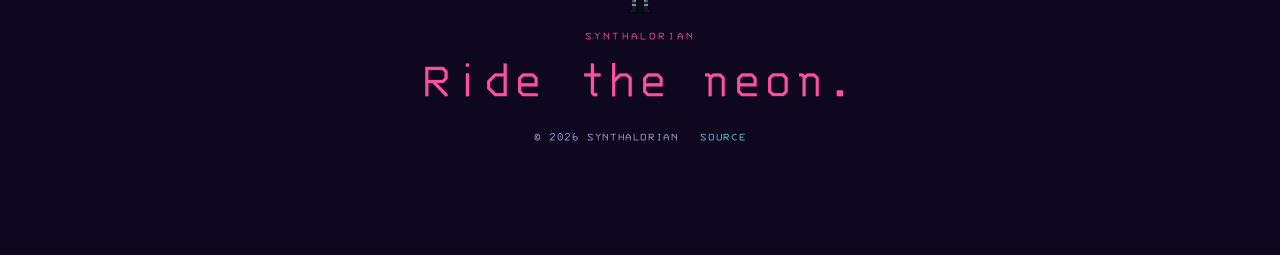
==== commit 1314e712: "Fix business name: Blackshield Company LLC" ====
--- a/index.html
+++ b/index.html
@@ -144,7 +144,7 @@
         <div class="company-strip">
           <div class="company-flag" aria-hidden="true"><img src="/img/knight/knight-idle.svg" width="72" height="63" alt="" loading="lazy" decoding="async"></div>
           <div class="company-copy">
-            <span class="company-label">Blackshield Company <em>// Blackshield Co. LLC</em></span>
+            <span class="company-label">Blackshield Company <em>// Blackshield Company LLC</em></span>
             <p class="company-desc">
               Steel over spectacle. Digital forensics, security tooling, an open-source AI coding platform,
               and the Blackshield theme family. The house that stands between your data and the dark.
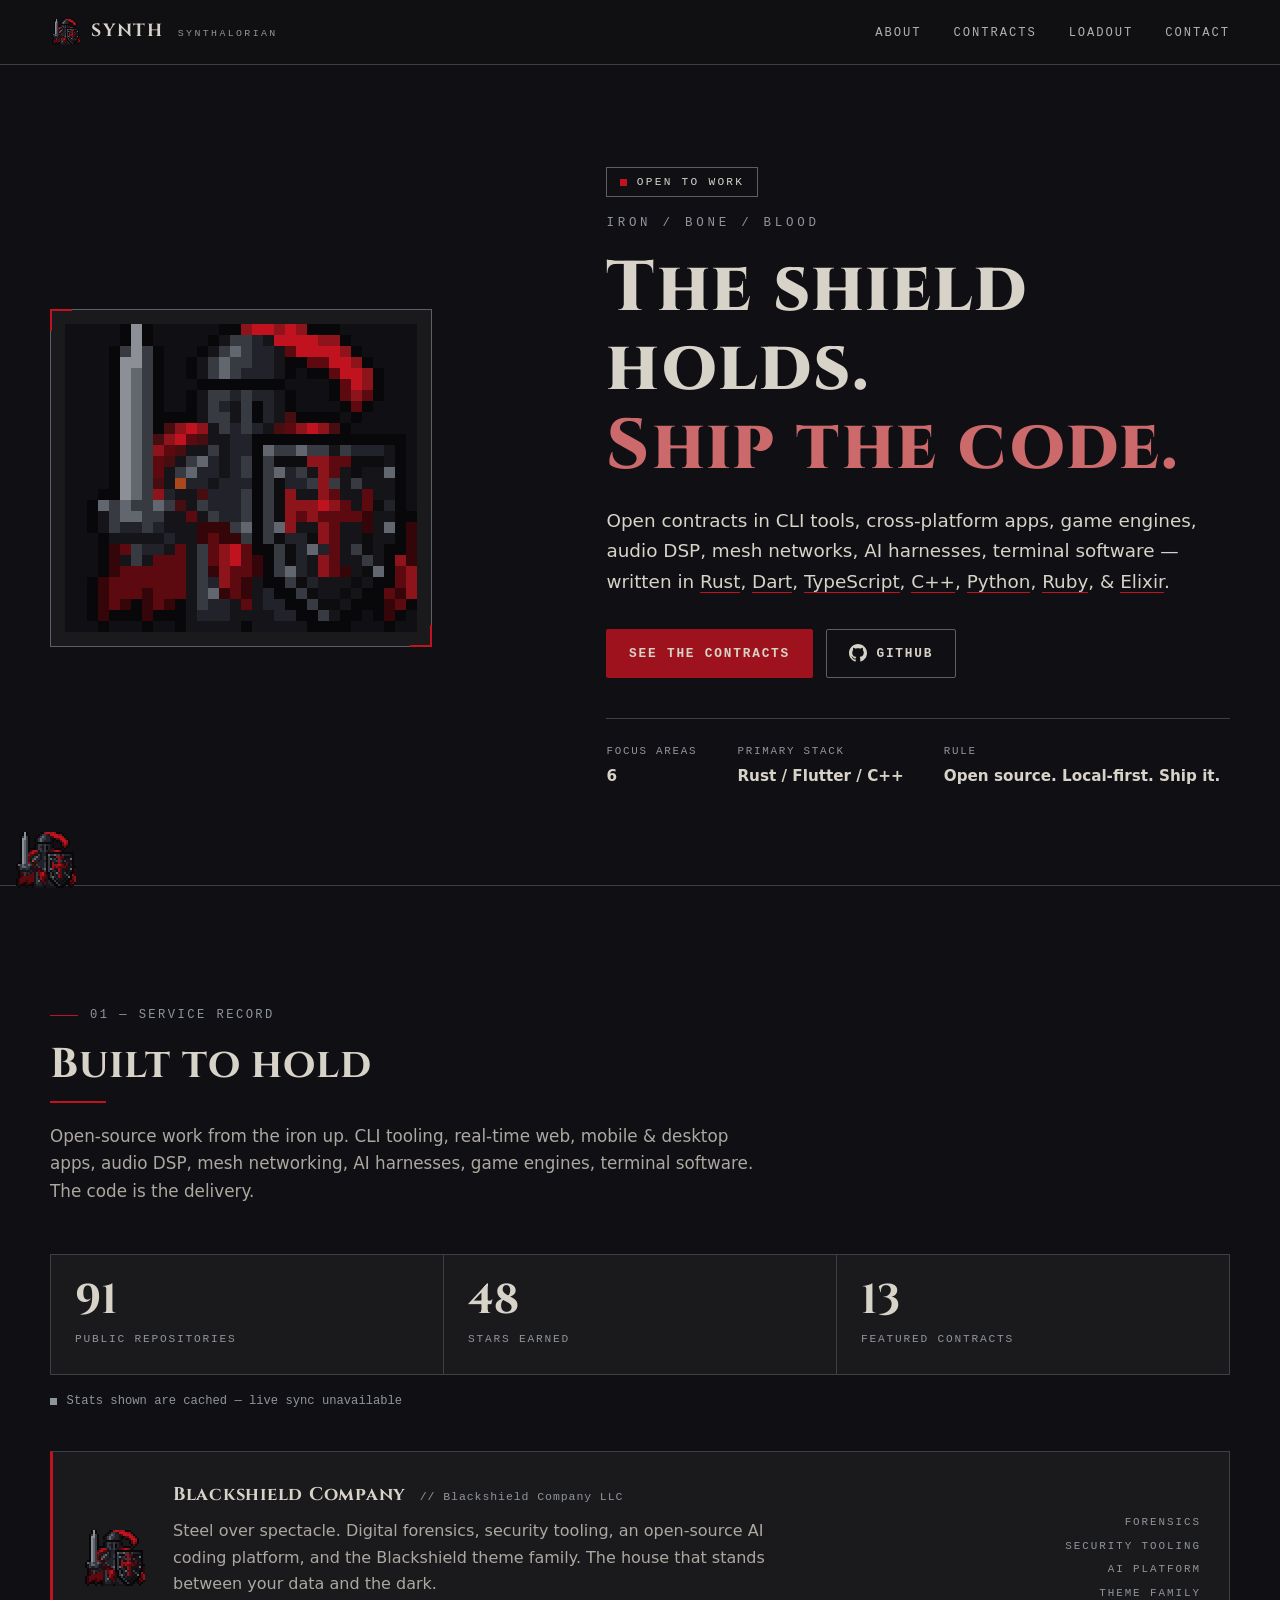
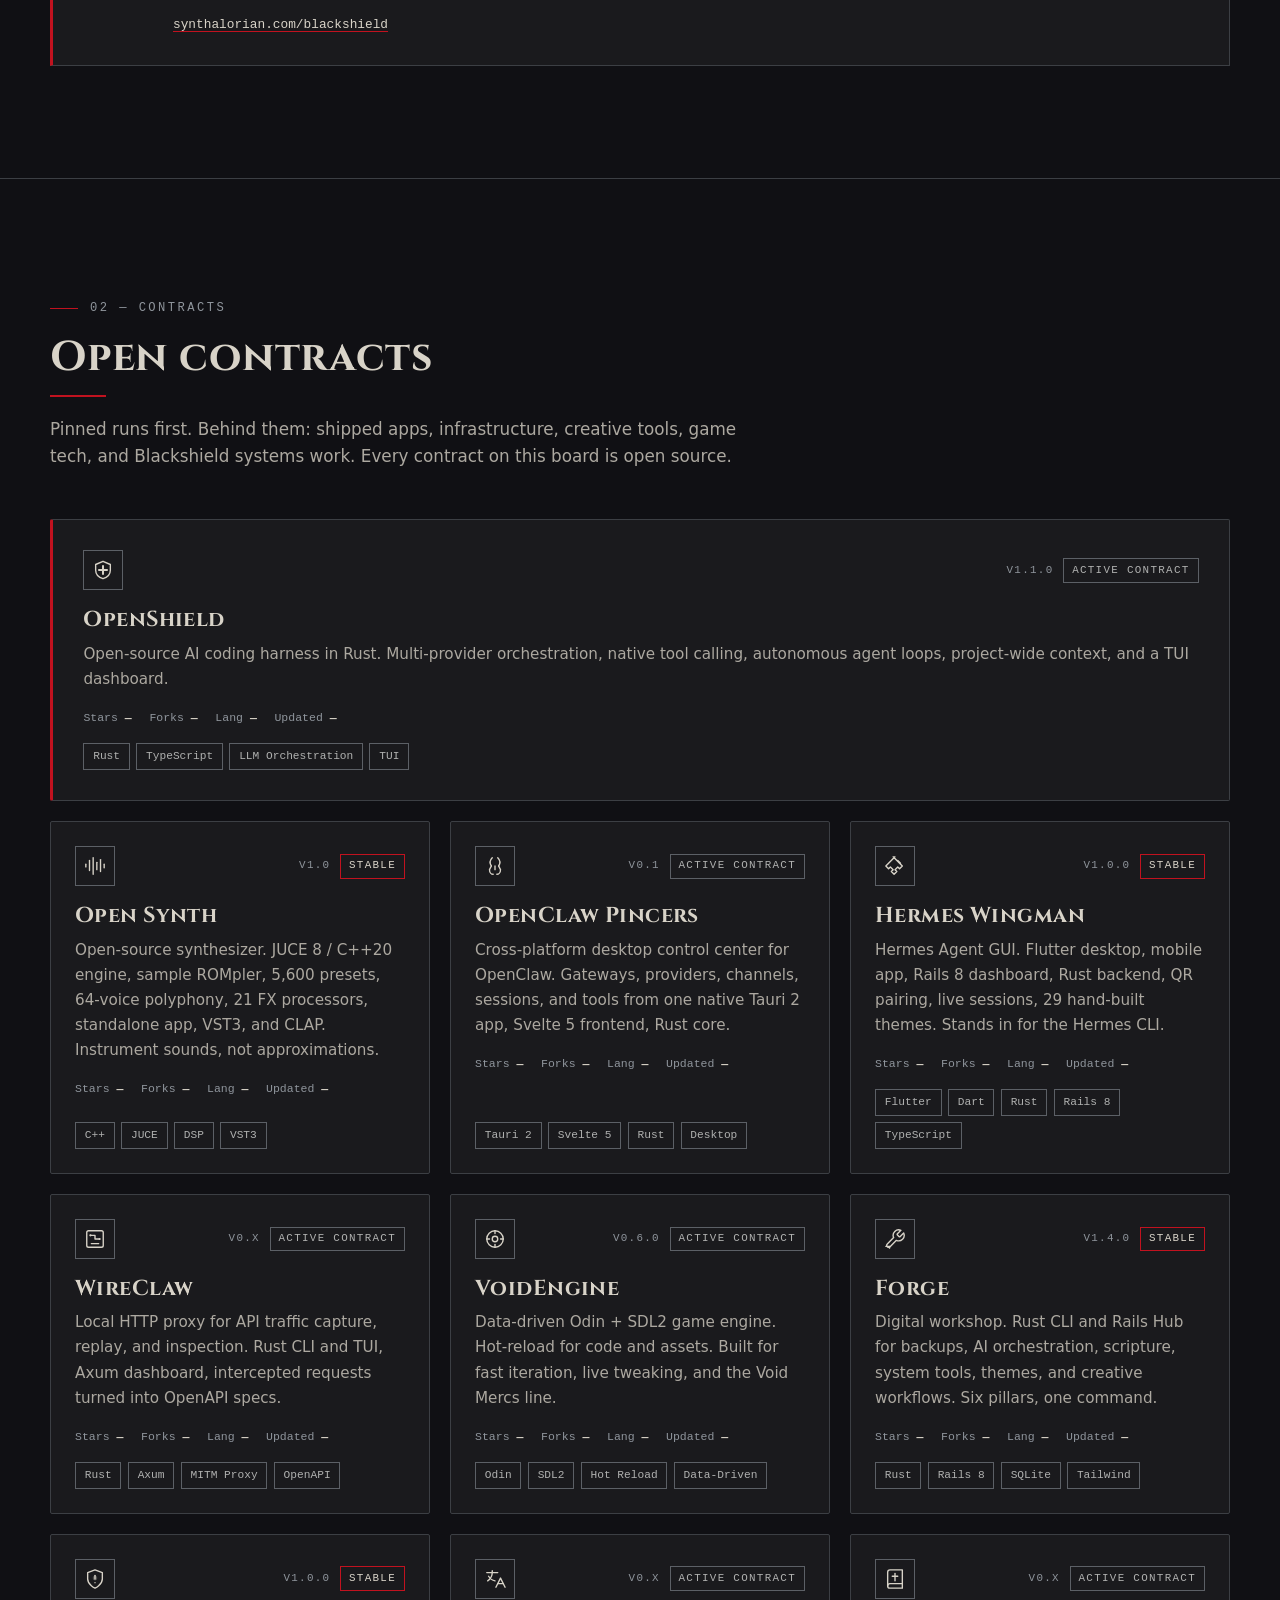
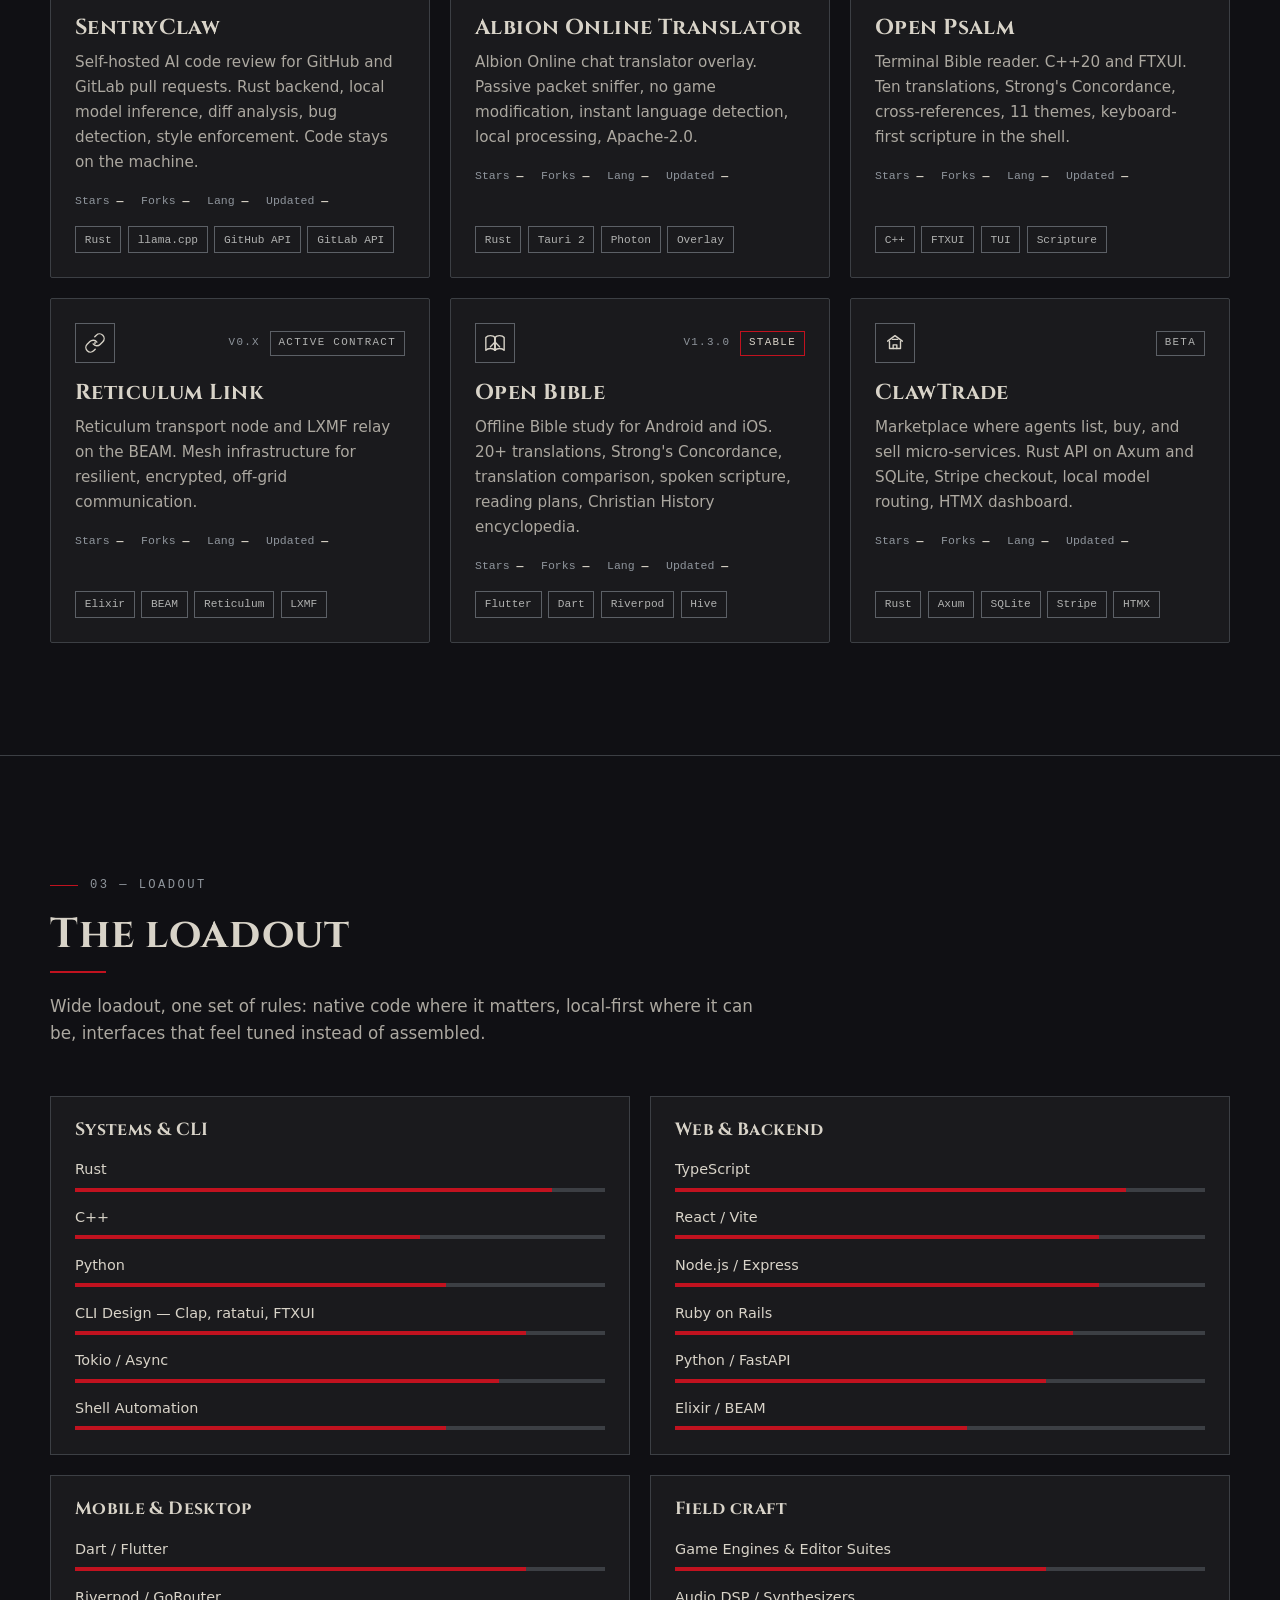
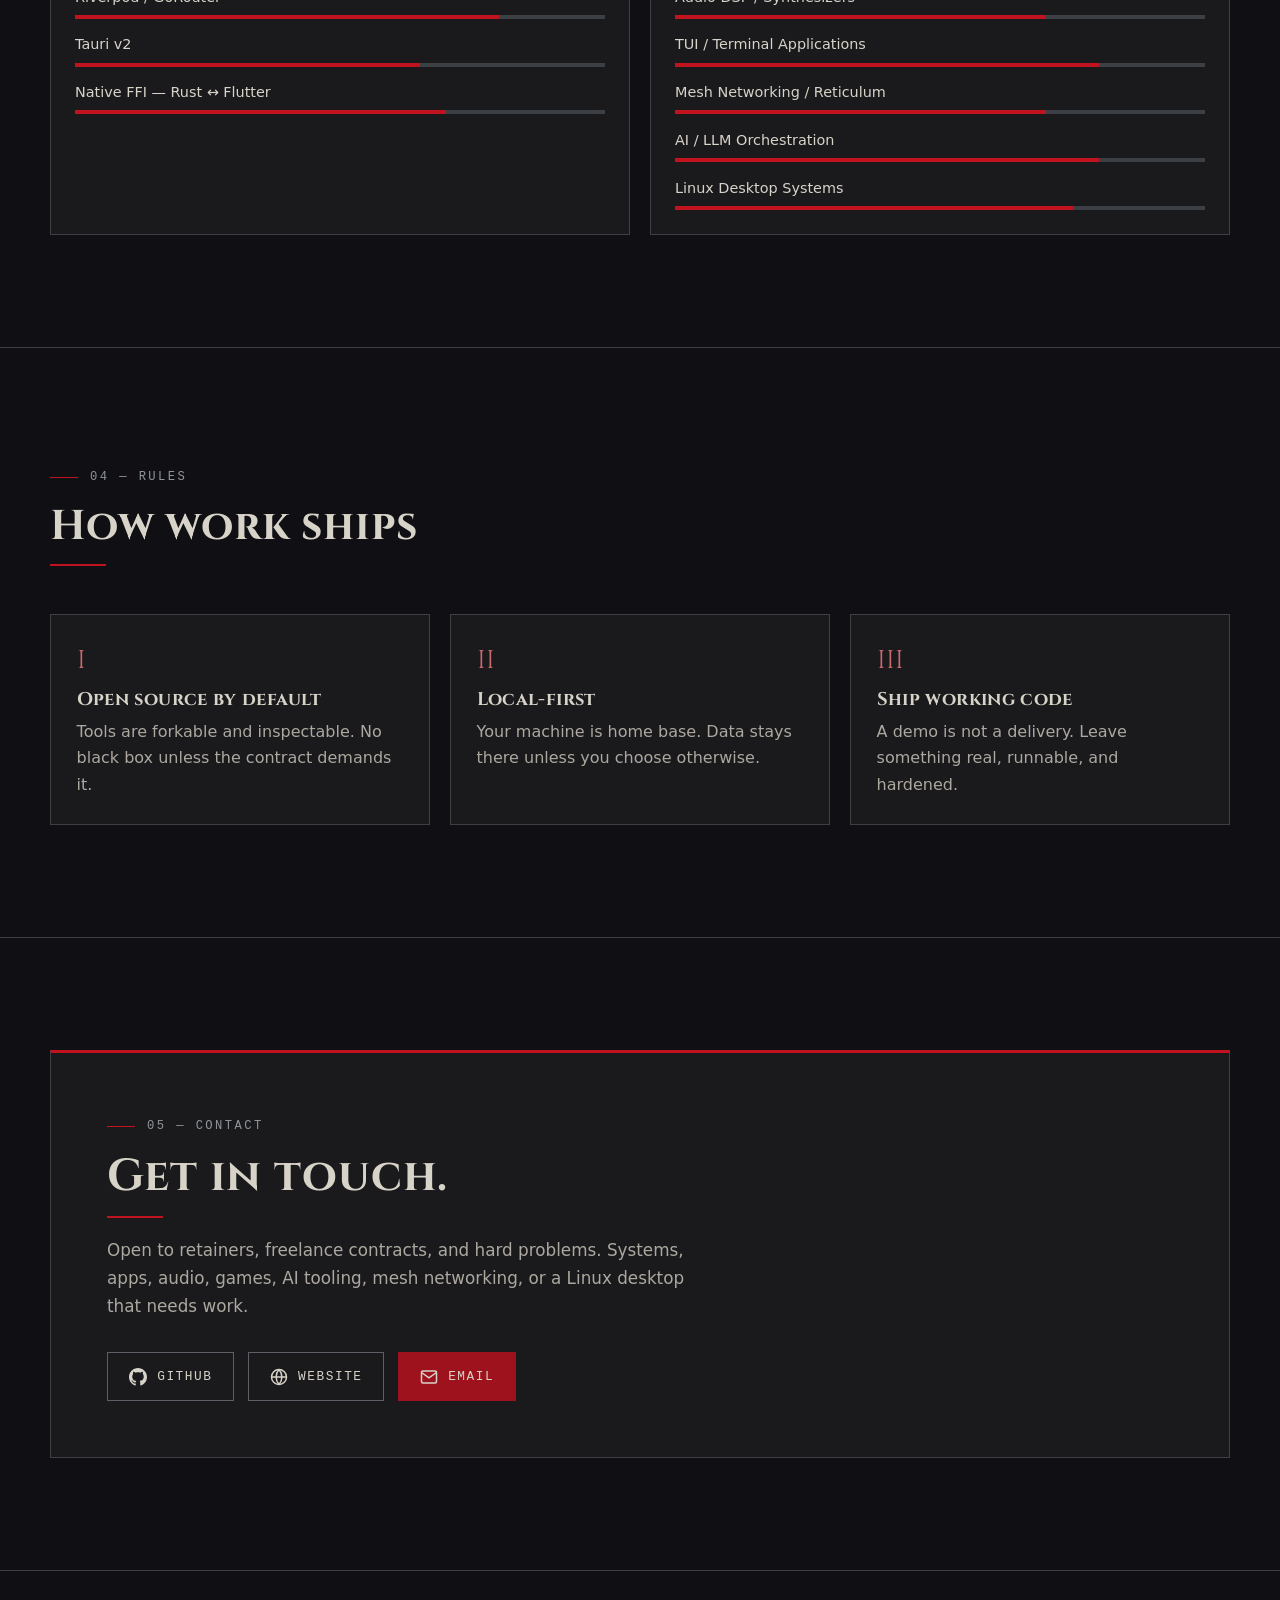
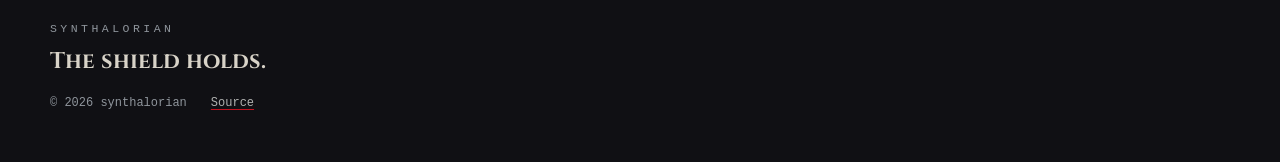
==== commit fbcc0763: "Blackshield rebuild: palette, knight hero, retire neon portal" ====
--- a/index.html
+++ b/index.html
@@ -1,27 +1,32 @@
 <!DOCTYPE html>
-<html lang="en" data-theme="synthwave">
+<html lang="en">
 <head>
   <meta charset="UTF-8">
   <meta name="viewport" content="width=device-width, initial-scale=1.0">
-  <title>Synth | The Synthalorian</title>
-  <meta name="description" content="Portfolio of Synth, the synthalorian. Open-source contracts in Rust, Dart, TypeScript, C++, Python, Ruby, and Elixir. CLI tools, apps, games, audio DSP, mesh networking, and AI harnesses.">
-  <link rel="preload" href="/fonts/3270-nerd-font.woff2" as="font" type="font/woff2" crossorigin>
-  <link rel="stylesheet" href="css/style.css?v=ship1">
-  <meta name="theme-color" content="#140a26">
-  <link rel="icon" href="/favicon.svg?v=sunset" type="image/svg+xml">
+  <title>synth | synthalorian</title>
+  <meta name="description" content="Portfolio of synth (synthalorian). Open-source work in Rust, Dart, TypeScript, C++, Python, Ruby and Elixir: CLI tools, apps, games, audio DSP, mesh networking and AI harnesses.">
+  <link rel="preload" href="/fonts/cinzel-var.woff2" as="font" type="font/woff2" crossorigin>
+  <link rel="preload" href="/fonts/inter-var.woff2" as="font" type="font/woff2" crossorigin>
+  <link rel="stylesheet" href="css/blackshield.css?v=bs1">
+  <link rel="stylesheet" href="css/knight.css?v=bs1">
+  <link rel="stylesheet" href="css/style.css?v=bs1">
+  <meta name="theme-color" content="#101014">
+  <meta name="color-scheme" content="dark">
+  <link rel="icon" href="/favicon.svg?v=bs1" type="image/svg+xml">
+  <link rel="icon" href="/favicon-32.png" sizes="32x32" type="image/png">
   <link rel="apple-touch-icon" href="/apple-touch-icon.png">
-  <meta property="og:title" content="Synth | The Synthalorian">
-  <meta property="og:description" content="Open contracts in systems, apps, games, audio, and mesh. Neon, code, and a long night run. The synthalorian.">
+  <meta property="og:title" content="synth | synthalorian">
+  <meta property="og:description" content="Open-source work in systems, apps, games, audio and mesh. Iron, bone, blood. The shield holds.">
   <meta property="og:type" content="website">
   <meta property="og:url" content="https://synthalorian.github.io">
-  <meta property="og:image" content="https://synthalorian.github.io/img/og-synthalorian.jpg">
+  <meta property="og:image" content="https://synthalorian.github.io/img/og-synthalorian.png?v=bs1">
   <meta property="og:image:width" content="1200">
   <meta property="og:image:height" content="630">
-  <meta property="og:image:alt" content="Synth, the synthalorian: a helmeted pilot in a neon-lit cockpit beside a striped sunset and a magenta perspective grid.">
+  <meta property="og:image:alt" content="synthalorian: a pixel-art black knight with a red plume and a red-cross shield beside the words The shield holds.">
   <meta name="twitter:card" content="summary_large_image">
-  <meta name="twitter:title" content="Synth | The Synthalorian">
-  <meta name="twitter:description" content="Open contracts in systems, apps, games, audio, and mesh. Neon, code, and a long night run. The synthalorian.">
-  <meta name="twitter:image" content="https://synthalorian.github.io/img/og-synthalorian.jpg">
+  <meta name="twitter:title" content="synth | synthalorian">
+  <meta name="twitter:description" content="Open-source work in systems, apps, games, audio and mesh. Iron, bone, blood. The shield holds.">
+  <meta name="twitter:image" content="https://synthalorian.github.io/img/og-synthalorian.png?v=bs1">
 </head>
 <body>
   <a href="#projects" class="skip-link">Skip to contracts</a>
@@ -29,7 +34,7 @@
   <nav class="navbar" aria-label="Main navigation">
     <div class="nav-container">
       <a href="#" class="nav-logo" aria-label="Synth home">
-        <span class="nav-sigil" aria-hidden="true"><svg xmlns="http://www.w3.org/2000/svg" viewBox="0 0 32 32" shape-rendering="crispEdges" class="brand-sun" width="32" height="32" aria-hidden="true" focusable="false"><rect width="32" height="32" rx="4" fill="#140a26"/><rect x="13" y="6" width="6" height="1" fill="#ff2e97"/><rect x="11" y="7" width="10" height="1" fill="#ff2e97"/><rect x="9" y="8" width="14" height="1" fill="#ff2e97"/><rect x="8" y="9" width="16" height="1" fill="#ff2e97"/><rect x="8" y="10" width="16" height="1" fill="#ff4a7d"/><rect x="7" y="11" width="18" height="1" fill="#ff4a7d"/><rect x="7" y="12" width="18" height="1" fill="#ff4a7d"/><rect x="6" y="13" width="20" height="1" fill="#ff6a5c"/><rect x="6" y="15" width="20" height="1" fill="#ff6a5c"/><rect x="6" y="16" width="20" height="1" fill="#ff8048"/><rect x="6" y="18" width="20" height="1" fill="#ff8048"/><rect x="7" y="20" width="18" height="1" fill="#ff9e3d"/><rect x="2" y="22" width="28" height="1" fill="#2de2e6"/><rect x="4" y="25" width="24" height="1" fill="#1b8fa6"/><rect x="3" y="28" width="26" height="1" fill="#156e82"/><rect x="13" y="23" width="1" height="1" fill="#1b8fa6"/><rect x="18" y="23" width="1" height="1" fill="#1b8fa6"/><rect x="12" y="24" width="1" height="1" fill="#1b8fa6"/><rect x="19" y="24" width="1" height="1" fill="#1b8fa6"/><rect x="11" y="26" width="1" height="1" fill="#1b8fa6"/><rect x="20" y="26" width="1" height="1" fill="#1b8fa6"/><rect x="10" y="27" width="1" height="1" fill="#1b8fa6"/><rect x="21" y="27" width="1" height="1" fill="#1b8fa6"/><rect x="9" y="29" width="1" height="1" fill="#1b8fa6"/><rect x="22" y="29" width="1" height="1" fill="#1b8fa6"/></svg></span>
+        <span class="nav-sigil" aria-hidden="true"><img src="/favicon.svg" width="30" height="30" alt=""></span>
         <span class="logo-text">SYNTH <span>SYNTHALORIAN</span></span>
       </a>
       <button class="nav-toggle" aria-label="Toggle navigation" aria-expanded="false">
@@ -38,58 +43,32 @@
         <span></span>
       </button>
       <ul class="nav-menu">
-        <li><a href="#about" class="nav-link">Log</a></li>
+        <li><a href="#about" class="nav-link">About</a></li>
         <li><a href="#projects" class="nav-link">Contracts</a></li>
         <li><a href="#skills" class="nav-link">Loadout</a></li>
-        <li><a href="#contact" class="nav-link">Hire</a></li>
+        <li><a href="#contact" class="nav-link">Contact</a></li>
       </ul>
-      <button class="theme-toggle" id="theme-toggle" aria-label="Toggle color theme" title="Toggle theme">
-        <span class="theme-icon-sun" aria-hidden="true">
-          <svg viewBox="0 0 24 24" fill="none" stroke="currentColor" stroke-width="2" stroke-linecap="round" stroke-linejoin="round"><circle cx="12" cy="12" r="5"/><path d="M12 1v2"/><path d="M12 21v2"/><path d="M4.22 4.22l1.42 1.42"/><path d="M18.36 18.36l1.42 1.42"/><path d="M1 12h2"/><path d="M21 12h2"/><path d="M4.22 19.78l1.42-1.42"/><path d="M18.36 5.64l1.42-1.42"/></svg>
-        </span>
-        <span class="theme-icon-moon" aria-hidden="true">
-          <svg viewBox="0 0 24 24" fill="none" stroke="currentColor" stroke-width="2" stroke-linecap="round" stroke-linejoin="round"><path d="M21 12.79A9 9 0 1 1 11.21 3 7 7 0 0 0 21 12.79z"/></svg>
-        </span>
-      </button>
     </div>
   </nav>
 
   <header class="hero">
-    <div class="hero-scene" aria-hidden="true">
-      <div class="hero-sky">
-        <picture>
-          <source media="(max-width: 860px)" srcset="/img/cover-ship-768.webp" type="image/webp">
-          <source srcset="/img/cover-ship-1280.webp" type="image/webp">
-          <img src="/img/cover-ship-1280.jpg" width="1280" height="720" alt="" decoding="async">
-        </picture>
-        <span class="hero-grid-floor"></span>
-      </div>
-      <div class="hero-noise"></div>
-      <div class="hero-glow hero-glow-left"></div>
-      <div class="hero-vignette"></div>
-    </div>
 
     <div class="container hero-layout">
-      <div class="hero-avatar">
-        <picture>
-          <source srcset="/img/synthalorian-avatar-460.webp 1x, /img/synthalorian-avatar-920.webp 2x" type="image/webp">
-          <img src="/img/synthalorian-avatar-460.jpg" srcset="/img/synthalorian-avatar-460.jpg 1x, /img/synthalorian-avatar-920.jpg 2x" width="460" height="460" alt="Synth's avatar, the synthalorian: a pilot in a dark, Mandalorian-style helmet with a glowing pink visor, a dark scarf and purple armor with a pink palm-tree emblem, seated in a gunship cockpit with a planet and stars in the window behind him." fetchpriority="high">
-        </picture>
-      </div>
+      <div class="hero-avatar"><div class="portrait-frame"><span class="knight knight-idle"><img src="/img/knight/idle.png" width="128" height="28" alt="The Blackshield knight: a black-helmed pixel knight with a red plume, sword and red-cross shield."></span></div></div>
 
       <div class="hero-content">
         <div class="hero-badge">
           <span class="badge-pulse" aria-hidden="true"></span>
-          ON CONTRACT
-        </div>
-        <p class="hero-kicker">The synthalorian</p>
+          OPEN TO WORK
+        </div>
+        <p class="hero-kicker">Iron / Bone / Blood</p>
         <h1 class="hero-title">
-          <span class="line">Ride the neon.</span>
+          <span class="line">The shield holds.</span>
           <span class="line line-accent">Ship the code.</span>
         </h1>
         <p class="hero-subtitle">
           Open contracts in CLI tools, cross-platform apps, game engines, audio DSP,
-          mesh networks, AI harnesses, terminal software — flown in
+          mesh networks, AI harnesses, terminal software — written in
           <span class="highlight">Rust</span>, <span class="highlight">Dart</span>,
           <span class="highlight">TypeScript</span>, <span class="highlight">C++</span>,
           <span class="highlight">Python</span>, <span class="highlight">Ruby</span>, &amp; <span class="highlight">Elixir</span>.
@@ -102,9 +81,9 @@
           </a>
         </div>
         <div class="hero-readout" aria-label="Portfolio quick facts">
-          <div><span>FLIGHT ZONES</span><strong>6</strong></div>
+          <div><span>FOCUS AREAS</span><strong>6</strong></div>
           <div><span>PRIMARY STACK</span><strong>Rust / Flutter / C++</strong></div>
-          <div><span>FLIGHT PLAN</span><strong>Open source. Local-first. Ship it.</strong></div>
+          <div><span>RULE</span><strong>Open source. Local-first. Ship it.</strong></div>
         </div>
       </div>
     </div>
@@ -114,12 +93,12 @@
     <section id="about" class="section about">
       <div class="container">
         <div class="section-header">
-          <span class="section-label">01 — Flight log</span>
-          <h2 class="section-title">Service record</h2>
+          <span class="section-label">01 — Service record</span>
+          <h2 class="section-title">Built to hold</h2>
           <p class="section-desc">
             Open-source work from the iron up. CLI tooling, real-time web, mobile &amp; desktop apps,
             audio DSP, mesh networking, AI harnesses, game engines, terminal software.
-            The log is public. The code is the delivery.
+            The code is the delivery.
           </p>
         </div>
         <div class="stats-grid">
@@ -138,11 +117,11 @@
         </div>
         <div class="github-live-note" id="github-live-note">
           <span class="live-dot" aria-hidden="true"></span>
-          <span>Ledger syncs live from the <a href="https://github.com/synthalorian" target="_blank" rel="noopener">GitHub API</a></span>
+          <span>Stats sync live from the <a href="https://github.com/synthalorian" target="_blank" rel="noopener">GitHub API</a></span>
         </div>
 
         <div class="company-strip">
-          <div class="company-flag" aria-hidden="true"><img src="/img/knight/knight-idle.svg" width="72" height="63" alt="" loading="lazy" decoding="async"></div>
+          <div class="company-flag" aria-hidden="true"><img src="/img/knight/knight-32.png" width="64" height="56" alt="" loading="lazy" decoding="async"></div>
           <div class="company-copy">
             <span class="company-label">Blackshield Company <em>// Blackshield Company LLC</em></span>
             <p class="company-desc">
@@ -353,7 +332,7 @@
           <span class="section-label">03 — Loadout</span>
           <h2 class="section-title">The loadout</h2>
           <p class="section-desc">
-            Wide loadout, one flight plan: native code where it matters, local-first where it can be,
+            Wide loadout, one set of rules: native code where it matters, local-first where it can be,
             interfaces that feel tuned instead of assembled.
           </p>
         </div>
@@ -407,8 +386,8 @@
     <section class="section doctrine">
       <div class="container">
         <div class="section-header">
-          <span class="section-label">04 — Flight rules</span>
-          <h2 class="section-title">How a contract ships</h2>
+          <span class="section-label">04 — Rules</span>
+          <h2 class="section-title">How work ships</h2>
         </div>
         <div class="doctrine-grid">
           <article class="doctrine-card" data-reveal>
@@ -419,7 +398,7 @@
           <article class="doctrine-card" data-reveal>
             <span class="doctrine-number">II</span>
             <h3>Local-first</h3>
-            <p>Your machine is home base. Data stays on board unless you open the hatch.</p>
+            <p>Your machine is home base. Data stays there unless you choose otherwise.</p>
           </article>
           <article class="doctrine-card" data-reveal>
             <span class="doctrine-number">III</span>
@@ -433,11 +412,11 @@
     <section id="contact" class="section contact">
       <div class="container">
         <div class="contact-card">
-          <span class="section-label">05 — Comms</span>
-          <h2 class="contact-title">Open a channel.</h2>
+          <span class="section-label">05 — Contact</span>
+          <h2 class="contact-title">Get in touch.</h2>
           <p class="contact-desc">
             Open to retainers, freelance contracts, and hard problems. Systems, apps, audio, games,
-            AI tooling, mesh, or a Linux desktop that needs a soul — open a channel.
+            AI tooling, mesh networking, or a Linux desktop that needs work.
           </p>
           <div class="contact-links">
             <a href="https://github.com/synthalorian" target="_blank" rel="noopener" class="contact-btn" aria-label="View GitHub profile">
@@ -450,7 +429,7 @@
             </a>
             <a href="mailto:synth@synthalorian.com" class="contact-btn contact-btn--primary" aria-label="Send email">
               <svg viewBox="0 0 24 24" fill="none" stroke="currentColor" stroke-width="2" aria-hidden="true"><path d="M4 4h16c1.1 0 2 .9 2 2v12c0 1.1-.9 2-2 2H4c-1.1 0-2-.9-2-2V6c0-1.1.9-2 2-2z"/><polyline points="22,6 12,13 2,6"/></svg>
-              Transmit
+              Email
             </a>
           </div>
         </div>
@@ -459,11 +438,9 @@
   </main>
 
   <footer class="footer">
-    <div class="footer-horizon" aria-hidden="true"></div>
-    <picture><source media="(prefers-reduced-motion: reduce)" srcset="/img/sprite/synthalorian-64.png"><img class="footer-sprite" src="/img/sprite/synthalorian-walk-64.gif" width="64" height="64" alt="" loading="lazy" decoding="async"></picture>
     <div class="container footer-content">
       <p class="footer-kicker">SYNTHALORIAN</p>
-      <p class="footer-wave">Ride the neon.</p>
+      <p class="footer-wave">The shield holds.</p>
       <p class="footer-meta">
         <span>&copy; 2026 synthalorian</span>
         <a href="https://github.com/synthalorian/synthalorian.github.io" target="_blank" rel="noopener">Source</a>
@@ -471,8 +448,8 @@
     </div>
   </footer>
 
-  <button type="button" class="corner-sprite" data-sprite-base="/img/sprite/" aria-label="The pixel synthalorian. Hover to make him walk; press to play his next move."><picture><source media="(prefers-reduced-motion: reduce) and (min-width: 1360px)" srcset="/img/sprite/synthalorian-64.png"><source media="(prefers-reduced-motion: reduce)" srcset="/img/sprite/synthalorian-32.png"><img src="/img/sprite/synthalorian-idle-64.gif" width="64" height="64" alt="" decoding="async"></picture><span class="cs-fx" aria-hidden="true"></span></button>
-  <script src="/js/sprite.js?v=moves1" defer></script>
+  <button type="button" class="corner-sprite" aria-label="The Blackshield knight. Press to play his next move."><span class="knight knight-idle"><img src="/img/knight/idle.png" width="128" height="28" alt=""></span></button>
+  <script src="/js/sprite.js?v=bs1" defer></script>
 
   <script src="js/main.js?v=sw84b"></script>
 </body>
--- a/css/blackshield.css
+++ b/css/blackshield.css
@@ -0,0 +1,28 @@
+/* Blackshield palette kit. Four colours only; every other tone is a mix of these four. */
+:root {
+  --bs-black: #101014;
+  --bs-blood: #C1121F;
+  --bs-steel: #8F959C;
+  --bs-bone: #D8D3C8;
+
+  /* aliases used across the sites */
+  --bg: var(--bs-black);
+  --blood: var(--bs-blood);
+  --steel: var(--bs-steel);
+  --bone: var(--bs-bone);
+
+  /* derived tones (mixes of the four, no new hues) */
+  --surface: color-mix(in srgb, var(--bs-bone) 5%, var(--bs-black));
+  --surface-2: color-mix(in srgb, var(--bs-bone) 9%, var(--bs-black));
+  --line: color-mix(in srgb, var(--bs-steel) 35%, var(--bs-black));
+  --muted: var(--bs-steel);
+  --blood-hover: color-mix(in srgb, var(--bs-blood) 80%, var(--bs-bone));
+  --focus: var(--bs-bone);
+  /* accessible variants: small blood text on black (>=4.5:1) and a solid fill that holds bone text (>=4.5:1) */
+  --blood-text: color-mix(in srgb, var(--bs-blood) 55%, var(--bs-bone));
+  --blood-solid: color-mix(in srgb, var(--bs-blood) 80%, var(--bs-black));
+
+  --font-display: "Cinzel", "Trajan Pro", Georgia, serif;
+  --font-body: "Inter", system-ui, -apple-system, "Segoe UI", sans-serif;
+  --font-mono: "JetBrains Mono", ui-monospace, "SFMono-Regular", Menlo, Consolas, monospace;
+}
--- a/css/knight.css
+++ b/css/knight.css
@@ -0,0 +1,12 @@
+/* Canonical Blackshield knight (32x28 pixel frames). Strips live in kit/sheets/*.png.
+   Usage: <span class="knight knight-idle" style="--k:8"><img src="/…/idle.png" alt="…" width="128" height="28"></span>
+   --k is the integer pixel scale. Reduced motion shows frame 0. */
+.knight { --k: 8; display: block; position: relative; overflow: hidden; width: calc(32px * var(--k)); height: calc(28px * var(--k)); }
+.knight > img { display: block; height: 100%; max-width: none; image-rendering: pixelated; animation-iteration-count: infinite; animation-timing-function: steps(4, end); animation-name: knight-run; }
+.knight-idle > img     { width: 400%; animation-duration: 1280ms; }
+.knight-thinking > img { width: 400%; animation-duration: 1040ms; }
+.knight-working > img  { width: 400%; animation-duration: 680ms; }
+.knight-error > img    { width: 400%; animation-duration: 520ms; }
+.knight-success > img  { width: 300%; animation-duration: 720ms; animation-timing-function: steps(3, end); }
+@keyframes knight-run { to { transform: translateX(-100%); } }
+@media (prefers-reduced-motion: reduce) { .knight > img { animation: none; } }
--- a/css/style.css
+++ b/css/style.css
@@ -1,940 +1,197 @@
-/* =========================================================
-   SYNTH — the synthalorian. Synthwave '84.
-   Deep purple night, magenta + cyan neon, sunset orange.
-   ========================================================= */
+/* synth: synthalorian.github.io. Blackshield palette: black, blood, steel, bone.
+   Tokens live in blackshield.css; the knight sprite lives in knight.css. */
 
-@font-face {
-  font-family: "3270 Nerd Font";
-  src: url("../fonts/3270-nerd-font.woff2") format("woff2");
-  font-weight: 400;
-  font-style: normal;
-  /* optional + preload: used on first paint or not at all, so text never reflows */
-  font-display: optional;
+@font-face { font-family: "Cinzel"; src: url("../fonts/cinzel-var.woff2") format("woff2"); font-weight: 400 900; font-display: swap; }
+@font-face { font-family: "Inter"; src: url("../fonts/inter-var.woff2") format("woff2"); font-weight: 100 900; font-display: swap; }
+@font-face { font-family: "JetBrains Mono"; src: url("../fonts/jetbrains-mono-var.woff2") format("woff2"); font-weight: 100 800; font-display: swap; }
+
+:root {
+  --panel: var(--surface);
+  --panel-2: var(--surface-2);
+  --rule: var(--line);
+  --rule-strong: color-mix(in srgb, var(--bs-steel) 60%, var(--bs-black));
+  --bone-dim: color-mix(in srgb, var(--bs-bone) 78%, var(--bs-black));
+  --steel-light: color-mix(in srgb, var(--bs-steel) 55%, var(--bs-bone));
+  --wrap: 1180px;
+}
+*, *::before, *::after { box-sizing: border-box; }
+html { background: var(--bg); scroll-behavior: smooth; scroll-padding-top: 76px; -webkit-text-size-adjust: 100%; text-size-adjust: 100%; color-scheme: dark; }
+body { margin: 0; background: var(--bg); color: var(--bone); font-family: var(--font-body); line-height: 1.65; -webkit-font-smoothing: antialiased; }
+img, svg { display: block; max-width: 100%; }
+a { color: var(--bone); text-decoration-color: var(--blood); text-underline-offset: 3px; }
+a:hover { text-decoration-color: var(--bone); }
+:focus-visible { outline: 2px solid var(--bone); outline-offset: 3px; }
+::selection { background: var(--blood); color: var(--bone); }
+.container { width: min(100% - 2.5rem, var(--wrap)); margin-inline: auto; }
+.skip-link { position: absolute; left: 1rem; top: -100px; z-index: 200; padding: .6rem 1rem; background: var(--blood-solid); color: var(--bone); font-family: var(--font-mono); font-size: .85rem; text-decoration: none; }
+.skip-link:focus { top: 1rem; }
+h1, h2, h3 { font-family: var(--font-display); font-weight: 700; line-height: 1.12; letter-spacing: .02em; margin: 0; color: var(--bone); }
+.icon { width: 18px; height: 18px; flex: none; }
+
+/* Nav */
+.navbar { position: sticky; top: 0; z-index: 50; background: color-mix(in srgb, var(--bs-black) 94%, transparent); border-bottom: 1px solid var(--rule); }
+.nav-container { width: min(100% - 2.5rem, var(--wrap)); margin-inline: auto; height: 64px; display: flex; align-items: center; justify-content: space-between; gap: 1rem; }
+.nav-logo { display: inline-flex; align-items: center; gap: .7rem; text-decoration: none; font-family: var(--font-display); font-weight: 700; letter-spacing: .1em; font-size: 1.1rem; }
+.nav-sigil img { width: 30px; height: 30px; }
+.logo-text span { font-family: var(--font-mono); font-size: .62rem; font-weight: 500; letter-spacing: .24em; color: var(--steel); margin-left: .5rem; }
+.nav-menu { display: flex; gap: 2rem; list-style: none; margin: 0 0 0 auto; padding: 0; }
+.nav-link { font-family: var(--font-mono); font-size: .76rem; letter-spacing: .16em; text-transform: uppercase; color: var(--steel-light); text-decoration: none; padding: .4rem 0; border-bottom: 1px solid transparent; }
+.nav-link:hover { color: var(--bone); border-bottom-color: var(--blood); }
+.nav-toggle { display: none; width: 44px; height: 44px; flex-direction: column; align-items: center; justify-content: center; gap: 5px; background: transparent; border: 1px solid var(--rule-strong); cursor: pointer; }
+.nav-toggle span { display: block; width: 18px; height: 1.5px; background: var(--bone); transition: transform .2s, opacity .2s; }
+
+/* Buttons */
+.btn { display: inline-flex; align-items: center; gap: .6rem; padding: .8rem 1.35rem; font-family: var(--font-mono); font-size: .8rem; font-weight: 600; letter-spacing: .14em; text-transform: uppercase; text-decoration: none; border: 1px solid transparent; border-radius: 2px; transition: background .15s, border-color .15s, color .15s; }
+.btn-primary { background: var(--blood-solid); border-color: var(--blood-solid); color: var(--bone); }
+.btn-primary:hover { background: var(--blood-hover); border-color: var(--blood-hover); color: var(--bs-black); }
+.btn-secondary { color: var(--bone); border-color: var(--rule-strong); }
+.btn-secondary:hover { border-color: var(--bone); }
+
+/* Hero */
+.hero { padding: clamp(3.5rem, 8vw, 6.5rem) 0 clamp(4rem, 8vw, 6rem); border-bottom: 1px solid var(--rule); }
+.hero-layout { display: grid; grid-template-columns: minmax(0, 1fr) minmax(0, 1.3fr); gap: clamp(2.5rem, 6vw, 5rem); align-items: center; }
+.hero-avatar { justify-self: start; }
+.portrait-frame { position: relative; padding: 14px; background: var(--surface); border: 1px solid var(--rule-strong); }
+.portrait-frame::before, .portrait-frame::after { content: ""; position: absolute; width: 22px; height: 22px; border: 0 solid var(--blood); }
+.portrait-frame::before { top: -1px; left: -1px; border-width: 2px 0 0 2px; }
+.portrait-frame::after { bottom: -1px; right: -1px; border-width: 0 2px 2px 0; }
+.portrait-frame .knight { --k: 11; background: var(--bg); }
+.hero-badge { display: inline-flex; align-items: center; gap: .6rem; margin-bottom: 1rem; padding: .3rem .8rem; border: 1px solid var(--rule-strong); font-family: var(--font-mono); font-size: .7rem; letter-spacing: .2em; color: var(--bone); }
+.badge-pulse { width: 7px; height: 7px; background: var(--blood); }
+.hero-kicker { margin: 0 0 1rem; font-family: var(--font-mono); font-size: .78rem; letter-spacing: .3em; text-transform: uppercase; color: var(--steel); }
+.hero-title { font-size: clamp(2.4rem, 6.2vw, 4.4rem); font-weight: 800; letter-spacing: .03em; margin-bottom: 1.2rem; }
+.hero-title .line { display: block; }
+.hero-title .line-accent { color: var(--blood-text); }
+.hero-subtitle { max-width: 56ch; margin: 0 0 2rem; font-size: clamp(1.02rem, 1.6vw, 1.15rem); color: var(--bone); }
+.highlight { color: var(--bone); border-bottom: 1px solid var(--blood); }
+.hero-cta { display: flex; flex-wrap: wrap; gap: .85rem; margin-bottom: 2.5rem; }
+.hero-readout { display: grid; grid-template-columns: repeat(3, auto); justify-content: start; gap: 1rem 2.5rem; padding-top: 1.5rem; border-top: 1px solid var(--rule); }
+.hero-readout div { display: flex; flex-direction: column; gap: .2rem; }
+.hero-readout span { font-family: var(--font-mono); font-size: .68rem; letter-spacing: .16em; color: var(--steel); }
+.hero-readout strong { font-weight: 600; font-size: .95rem; }
+
+/* Sections */
+.section { padding: clamp(4.5rem, 9vw, 7rem) 0; }
+.section + .section { border-top: 1px solid var(--rule); }
+.section-header { margin-bottom: clamp(2rem, 4vw, 3rem); max-width: 70ch; }
+.section-label { display: inline-flex; align-items: center; gap: .75rem; margin-bottom: 1rem; font-family: var(--font-mono); font-size: .76rem; letter-spacing: .2em; text-transform: uppercase; color: var(--steel); }
+.section-label::before { content: ""; width: 28px; height: 1px; background: var(--blood); }
+.section-title { font-size: clamp(1.8rem, 4vw, 2.6rem); }
+.section-title::after, .contact-title::after { content: ""; display: block; width: 56px; height: 2px; margin-top: .85rem; background: var(--blood); }
+.section-desc { margin: 1.2rem 0 0; color: var(--bone-dim); font-size: 1.05rem; }
+
+/* Stats */
+.stats-grid { display: grid; grid-template-columns: repeat(3, 1fr); gap: 1px; background: var(--rule); border: 1px solid var(--rule); }
+.stat-card { padding: 1.6rem 1.5rem; background: var(--panel); }
+.stat-number { font-family: var(--font-display); font-size: 2.6rem; font-weight: 700; line-height: 1; }
+.stat-label { margin-top: .5rem; font-family: var(--font-mono); font-size: .7rem; letter-spacing: .16em; text-transform: uppercase; color: var(--steel); }
+.github-live-note { display: flex; align-items: center; gap: .6rem; margin: 1rem 0 2.5rem; font-family: var(--font-mono); font-size: .76rem; color: var(--steel); }
+.live-dot { width: 7px; height: 7px; background: var(--blood); }
+.github-live-note.error .live-dot { background: var(--steel); }
+
+/* Company strip */
+.company-strip { display: grid; grid-template-columns: auto minmax(0, 1fr) auto; gap: 1.75rem; align-items: center; padding: 1.75rem; background: var(--panel); border: 1px solid var(--rule); border-left: 3px solid var(--blood); }
+.company-flag img { width: 64px; height: 56px; image-rendering: pixelated; }
+.company-label { font-family: var(--font-display); font-weight: 700; font-size: 1.15rem; letter-spacing: .04em; }
+.company-label em { font-family: var(--font-mono); font-style: normal; font-weight: 400; font-size: .72rem; color: var(--steel); letter-spacing: .08em; margin-left: .5rem; }
+.company-desc { margin: .5rem 0 .8rem; color: var(--bone-dim); max-width: 62ch; }
+.company-link { font-family: var(--font-mono); font-size: .8rem; }
+.company-lines { display: grid; gap: .35rem; font-family: var(--font-mono); font-size: .68rem; letter-spacing: .18em; color: var(--steel); text-align: right; }
+
+/* Projects */
+.projects-grid { display: grid; grid-template-columns: repeat(3, minmax(0, 1fr)); gap: 1.25rem; }
+.project-card { display: flex; flex-direction: column; padding: 1.5rem; background: var(--panel); border: 1px solid var(--rule); border-radius: 2px; transition: border-color .15s, background .15s; }
+.project-card:hover, .project-card:focus-within { border-color: var(--blood); background: var(--panel-2); }
+.project-card--flagship { grid-column: 1 / -1; padding: 1.9rem; border-left: 3px solid var(--blood); }
+.project-header { display: flex; align-items: center; justify-content: space-between; margin-bottom: 1.1rem; }
+.project-icon { width: 40px; height: 40px; display: grid; place-items: center; color: var(--bone); border: 1px solid var(--rule-strong); }
+.project-icon svg { width: 22px; height: 22px; }
+.project-meta { display: flex; align-items: center; gap: .6rem; font-family: var(--font-mono); font-size: .68rem; letter-spacing: .12em; text-transform: uppercase; color: var(--steel); }
+.project-status { padding: .15rem .5rem; border: 1px solid var(--rule-strong); color: var(--steel-light); }
+.project-status.stable { border-color: var(--blood); color: var(--bone); }
+.project-name { font-size: 1.35rem; margin-bottom: .6rem; }
+.project-name a { text-decoration: none; }
+.project-name a:hover { text-decoration: underline; text-decoration-color: var(--blood); }
+.project-desc { margin: 0 0 1rem; color: var(--bone-dim); font-size: .95rem; }
+.project-stats { display: flex; flex-wrap: wrap; gap: .4rem 1.1rem; margin-bottom: 1rem; font-family: var(--font-mono); font-size: .72rem; color: var(--steel); }
+.project-stats strong { color: var(--bone); font-weight: 600; }
+.project-tech { display: flex; flex-wrap: wrap; gap: .4rem; margin-top: auto; }
+.tech-tag { padding: .2rem .55rem; font-family: var(--font-mono); font-size: .7rem; color: var(--steel-light); border: 1px solid var(--rule-strong); }
+
+/* Skills */
+.skills-layout { display: grid; grid-template-columns: repeat(2, minmax(0, 1fr)); gap: 1.25rem; }
+.skills-category { padding: 1.5rem; background: var(--panel); border: 1px solid var(--rule); }
+.skills-cat-title { font-size: 1.1rem; margin-bottom: 1.1rem; }
+.skills-list { display: grid; gap: .9rem; }
+.skill-item { display: grid; gap: .35rem; }
+.skill-name { font-size: .9rem; color: var(--bone); }
+.skill-bar { height: 4px; background: var(--rule); }
+.skill-fill { height: 100%; background: var(--blood); transition: width .8s cubic-bezier(.2,.7,.2,1); }
+
+/* Rules */
+.doctrine-grid { display: grid; grid-template-columns: repeat(3, minmax(0, 1fr)); gap: 1.25rem; }
+.doctrine-card { padding: 1.6rem; background: var(--panel); border: 1px solid var(--rule); }
+.doctrine-number { font-family: var(--font-display); font-size: 1.6rem; color: var(--blood-text); }
+.doctrine-card h3 { margin: .5rem 0; font-size: 1.15rem; }
+.doctrine-card p { margin: 0; color: var(--bone-dim); }
+
+/* Contact */
+.contact-card { padding: clamp(2rem, 5vw, 3.5rem); background: var(--panel); border: 1px solid var(--rule); border-top: 3px solid var(--blood); }
+.contact-title { font-size: clamp(1.9rem, 4vw, 2.8rem); }
+.contact-desc { max-width: 56ch; margin: 1.2rem 0 2rem; color: var(--bone-dim); font-size: 1.05rem; }
+.contact-links { display: flex; flex-wrap: wrap; gap: .85rem; }
+.contact-btn { display: inline-flex; align-items: center; gap: .65rem; padding: .8rem 1.3rem; font-family: var(--font-mono); font-size: .8rem; letter-spacing: .12em; text-transform: uppercase; text-decoration: none; border: 1px solid var(--rule-strong); }
+.contact-btn svg { width: 18px; height: 18px; }
+.contact-btn:hover { border-color: var(--bone); }
+.contact-btn--primary { background: var(--blood-solid); border-color: var(--blood-solid); }
+.contact-btn--primary:hover { background: var(--blood-hover); border-color: var(--blood-hover); color: var(--bs-black); }
+
+/* Footer */
+.footer { padding: 3rem 0; border-top: 1px solid var(--rule); }
+.footer-content { display: grid; gap: .3rem; }
+.footer-content p { margin: 0; }
+.footer-kicker { font-family: var(--font-mono); font-size: .72rem; letter-spacing: .3em; color: var(--steel); }
+.footer-wave { font-family: var(--font-display); font-size: 1.4rem; font-weight: 700; }
+.footer-meta { display: flex; gap: 1.5rem; margin-top: .6rem !important; font-family: var(--font-mono); font-size: .75rem; color: var(--steel); }
+.footer-meta a { color: var(--steel-light); }
+
+/* Corner knight */
+.corner-sprite { position: fixed; left: .75rem; bottom: .75rem; z-index: 40; padding: 0; border: 0; background: transparent; cursor: pointer; line-height: 0; }
+.corner-sprite .knight { --k: 2; }
+@media (min-width: 1360px) { .corner-sprite .knight { --k: 3; } }
+
+/* 404 */
+.notfound { min-height: 100vh; display: flex; align-items: center; padding: 2rem 0; }
+.notfound-inner { display: flex; flex-direction: column; align-items: flex-start; gap: 1.1rem; }
+.notfound h1 { font-size: clamp(2.2rem, 6vw, 4rem); }
+.notfound p { margin: 0; max-width: 46ch; color: var(--bone-dim); }
+
+/* Reveal: only hidden once main.js marks the page ready */
+.reveal-ready [data-reveal] { opacity: 0; transform: translateY(14px); transition: opacity .5s ease, transform .5s ease; }
+.reveal-ready [data-reveal].revealed { opacity: 1; transform: none; }
+@media (prefers-reduced-motion: reduce) {
+  html { scroll-behavior: auto; }
+  .reveal-ready [data-reveal] { opacity: 1; transform: none; transition: none; }
+  .skill-fill { transition: none; }
 }
 
-:root,
-html[data-theme="synthwave"] {
-  --bg-abyss: #0f0720;
-  --bg-deep: #1a0d33;
-  --bg-dark: #140a26;
-  --bg-card: rgba(28, 16, 51, 0.82);
-  --bg-card-hover: rgba(40, 22, 72, 0.94);
-  --bg-glass: rgba(20, 10, 38, 0.84);
-  --text-bright: #fff7ff;
-  --text-primary: #efe7ff;
-  --text-secondary: #c9bbe8;
-  --text-muted: #b9a8e0;
-  --accent: #ff4fa3;
-  --accent-2: #4fe3f0;
-  --accent-3: #4fe3f0;
-  --accent-4: #ff9a3c;
-  --accent-5: #ff4fa3;
-  --ink: #140a26;
-  --glow-pink: rgba(255, 79, 163, 0.35);
-  --glow-purple: rgba(157, 78, 221, 0.28);
-  --glow-cyan: rgba(79, 227, 240, 0.18);
-  --glow-yellow: rgba(255, 154, 60, 0.28);
-  --border: rgba(185, 168, 224, 0.26);
-  --border-hot: rgba(255, 79, 163, 0.6);
-  --ok: #72f1b8;
-  --warn: #ff9a3c;
-  --font-display: "3270 Nerd Font", ui-monospace, SFMono-Regular, Menlo, Consolas, "Liberation Mono", monospace;
-  --font-body: "3270 Nerd Font", ui-monospace, SFMono-Regular, Menlo, Consolas, "Liberation Mono", monospace;
-  --font-mono: "3270 Nerd Font", ui-monospace, SFMono-Regular, Menlo, Consolas, "Liberation Mono", monospace;
-  --nav-h: 72px;
-  --shadow-card: 0 18px 50px rgba(5, 0, 15, 0.5);
-  color-scheme: dark;
+/* Responsive */
+@media (max-width: 960px) {
+  .hero-layout { grid-template-columns: 1fr; }
+  .portrait-frame .knight { --k: 8; }
+  .projects-grid, .doctrine-grid { grid-template-columns: repeat(2, minmax(0, 1fr)); }
+  .company-strip { grid-template-columns: auto 1fr; }
+  .company-lines { display: none; }
 }
-
-html[data-theme="daybreak"] {
-  --bg-abyss: #e9e0f7;
-  --bg-deep: #f2ecfb;
-  --bg-dark: #f7f3fd;
-  --bg-card: rgba(255, 251, 255, 0.92);
-  --bg-card-hover: rgba(255, 255, 255, 0.98);
-  --bg-glass: rgba(247, 243, 253, 0.92);
-  --text-bright: #1a0d33;
-  --text-primary: #24143f;
-  --text-secondary: #3e2a66;
-  --text-muted: #5a467f;
-  --accent: #b0136a;
-  --accent-2: #006f7a;
-  --accent-3: #006f7a;
-  --accent-4: #a34b00;
-  --accent-5: #b0136a;
-  --ink: #fff7ff;
-  --border: rgba(26, 13, 51, 0.16);
-  --border-hot: rgba(176, 19, 106, 0.45);
-  --ok: #1d6b48;
-  --warn: #8a4a00;
-  --shadow-card: 0 16px 40px rgba(26, 13, 51, 0.08);
-  color-scheme: light;
+@media (max-width: 640px) {
+  .nav-toggle { display: inline-flex; }
+  .nav-menu { display: none; position: absolute; top: 64px; left: 0; right: 0; flex-direction: column; gap: 0; margin: 0; padding: .5rem 1.25rem 1rem; background: var(--bg); border-bottom: 1px solid var(--rule); }
+  .nav-menu.open { display: flex; }
+  .nav-menu li { border-top: 1px solid var(--rule); }
+  .nav-link { display: block; padding: .9rem 0; }
+  .logo-text span { display: none; }
+  .portrait-frame .knight { --k: 6; }
+  .projects-grid, .doctrine-grid, .skills-layout, .stats-grid { grid-template-columns: 1fr; }
+  .hero-readout { grid-template-columns: 1fr; }
+  .company-strip { grid-template-columns: 1fr; }
 }
-
-* { box-sizing: border-box; }
-html { scroll-behavior: smooth; }
-body {
-  margin: 0;
-  min-height: 100vh;
-  background:
-    radial-gradient(720px 360px at 82% 8%, rgba(255, 79, 163, 0.16), transparent 62%),
-    linear-gradient(180deg, var(--bg-deep), var(--bg-abyss) 42%, #0f0720);
-  color: var(--text-primary);
-  font-family: var(--font-body);
-  font-size: 1.2rem;
-  line-height: 1.55;
-}
-a { color: var(--accent-3); text-decoration: none; }
-a:hover { color: var(--accent); }
-button { font: inherit; }
-
-.skip-link {
-  position: absolute;
-  left: 12px;
-  top: -48px;
-  z-index: 1000;
-  background: var(--accent-5);
-  color: var(--ink);
-  padding: 8px 12px;
-}
-.skip-link:focus { top: 8px; }
-
-.container {
-  width: min(1120px, calc(100% - 40px));
-  margin: 0 auto;
-}
-
-.navbar {
-  position: sticky;
-  top: 0;
-  z-index: 40;
-  height: var(--nav-h);
-  display: flex;
-  align-items: center;
-  background: rgba(20, 10, 38, 0.55);
-  border-bottom: 1px solid transparent;
-  backdrop-filter: blur(14px);
-}
-.navbar.scrolled {
-  background: rgba(20, 10, 38, 0.9);
-  border-bottom-color: var(--border);
-  box-shadow: 0 8px 30px rgba(255, 79, 163, 0.16);
-}
-html[data-theme="daybreak"] .navbar,
-html[data-theme="daybreak"] .navbar.scrolled {
-  background: rgba(247, 243, 253, 0.94);
-}
-.nav-container {
-  width: min(1120px, calc(100% - 40px));
-  margin: 0 auto;
-  display: flex;
-  align-items: center;
-  gap: 18px;
-}
-.nav-logo {
-  display: flex;
-  align-items: center;
-  gap: 10px;
-  color: var(--text-bright);
-}
-.nav-sigil {
-  flex: none;
-  width: 32px;
-  height: 32px;
-  color: var(--accent);
-}
-.nav-sigil svg { width: 100%; height: 100%; display: block; }
-.logo-text {
-  font-family: var(--font-display);
-  font-size: 0.95rem;
-  letter-spacing: 0.08em;
-}
-.logo-text span { color: var(--accent); }
-.nav-menu {
-  display: flex;
-  gap: 22px;
-  list-style: none;
-  margin: 0 0 0 auto;
-  padding: 0;
-}
-.nav-link {
-  color: var(--text-secondary);
-  font-family: var(--font-mono);
-  font-size: 0.78rem;
-  letter-spacing: 0.12em;
-  text-transform: uppercase;
-}
-.nav-link:hover { color: var(--accent-4); }
-.theme-toggle {
-  width: 40px;
-  height: 40px;
-  border-radius: 999px;
-  border: 1px solid var(--border);
-  background: transparent;
-  color: var(--accent-4);
-  cursor: pointer;
-  display: grid;
-  place-items: center;
-}
-.theme-toggle svg { width: 18px; height: 18px; }
-html[data-theme="synthwave"] .theme-icon-moon,
-html[data-theme="daybreak"] .theme-icon-sun { display: none; }
-.nav-toggle {
-  display: none;
-  width: 42px;
-  height: 42px;
-  border: 1px solid var(--border);
-  background: transparent;
-  border-radius: 8px;
-  flex-direction: column;
-  justify-content: center;
-  gap: 5px;
-  padding: 0 10px;
-  cursor: pointer;
-}
-.nav-toggle span {
-  display: block;
-  height: 2px;
-  background: var(--accent);
-}
-
-.hero {
-  position: relative;
-  min-height: calc(100vh - var(--nav-h));
-  display: flex;
-  align-items: center;
-  overflow: hidden;
-  padding: 48px 0 80px;
-}
-.hero-scene,
-.hero-noise,
-.hero-vignette,
-.hero-glow {
-  position: absolute;
-  pointer-events: none;
-}
-.hero-scene { inset: 0; }
-.hero-vignette {
-  inset: 0;
-  background: radial-gradient(ellipse at center, transparent 40%, rgba(15, 7, 32, 0.72) 100%);
-}
-html[data-theme="daybreak"] .hero-vignette {
-  background: radial-gradient(ellipse at center, transparent 46%, rgba(233, 224, 247, 0.55) 100%);
-}
-.hero-shield {
-  position: absolute;
-  right: 0;
-  top: 8px;
-  width: min(280px, 32vw);
-  transform-origin: 50% 0;
-  animation: shieldSway 6.5s ease-in-out infinite;
-  filter: drop-shadow(0 22px 18px rgba(0, 0, 0, 0.55));
-  pointer-events: none;
-}
-.shield-svg { width: 100%; height: auto; display: block; }
-.shield-cross {
-  transform-origin: 100px 110px;
-  animation: crossEmber 3.6s ease-in-out infinite;
-}
-.hero-glow { width: 320px; height: 320px; filter: blur(42px); opacity: 0.28; }
-.hero-glow-left {
-  right: 2%;
-  left: auto;
-  top: 6%;
-  background: #ff4fa3;
-}
-
-.hero-layout {
-  position: relative;
-  z-index: 2;
-  display: block;
-}
-@media (min-width: 901px) {
-  .hero-content { max-width: min(680px, calc(100% - 310px)); }
-}
-.hero-badge {
-  display: inline-flex;
-  align-items: center;
-  gap: 8px;
-  margin-bottom: 14px;
-  padding: 6px 12px;
-  border: 1px solid var(--border-hot);
-  border-radius: 999px;
-  font-family: var(--font-mono);
-  font-size: 0.72rem;
-  letter-spacing: 0.14em;
-  color: var(--accent);
-}
-.badge-pulse {
-  width: 8px;
-  height: 8px;
-  border-radius: 50%;
-  background: var(--ok);
-  box-shadow: 0 0 10px var(--ok);
-  animation: pulse 1.6s ease-in-out infinite;
-}
-.hero-kicker {
-  margin: 0 0 10px;
-  font-family: var(--font-mono);
-  font-size: 0.78rem;
-  letter-spacing: 0.16em;
-  text-transform: uppercase;
-  color: var(--accent-3);
-}
-.hero-title {
-  margin: 0 0 14px;
-  font-family: var(--font-display);
-  font-weight: 700;
-  font-size: clamp(2.2rem, 5vw, 3.6rem);
-  line-height: 1.08;
-  letter-spacing: 0.04em;
-}
-.hero-title .line { display: block; }
-.hero-title .line-accent { color: var(--accent); }
-.hero-subtitle { max-width: none; color: var(--text-secondary); font-size: 1.28rem; }
-.highlight { color: var(--accent); font-weight: 650; }
-.hero-cta { display: flex; flex-wrap: wrap; gap: 12px; margin: 24px 0 22px; }
-.btn {
-  display: inline-flex;
-  align-items: center;
-  gap: 8px;
-  padding: 12px 18px;
-  border-radius: 4px;
-  font-family: var(--font-mono);
-  font-size: 0.8rem;
-  letter-spacing: 0.06em;
-  text-transform: uppercase;
-  border: 1px solid transparent;
-}
-.btn .icon { width: 18px; height: 18px; }
-.btn-primary {
-  background: var(--accent);
-  color: var(--ink);
-}
-.btn-primary:hover { color: var(--ink); filter: brightness(1.08); }
-.btn-secondary {
-  border-color: var(--border);
-  color: var(--text-primary);
-  background: rgba(20, 10, 38, 0.35);
-}
-.btn-secondary:hover { color: var(--text-bright); border-color: var(--accent); }
-.hero-readout {
-  display: grid;
-  grid-template-columns: repeat(3, minmax(0, 1fr));
-  gap: 12px;
-  max-width: 640px;
-}
-.hero-readout div {
-  padding: 10px 12px;
-  border-left: 2px solid var(--accent-2);
-  background: rgba(20, 10, 38, 0.38);
-}
-.hero-readout span {
-  display: block;
-  font-family: var(--font-mono);
-  font-size: 0.66rem;
-  letter-spacing: 0.12em;
-  color: var(--text-muted);
-}
-.hero-readout strong {
-  display: block;
-  margin-top: 4px;
-  color: var(--accent-4);
-  font-size: 0.92rem;
-}
-
-.section { padding: 88px 0; scroll-margin-top: 88px; }
-.section-header { max-width: 720px; margin-bottom: 8px; }
-.section-label {
-  display: block;
-  margin-bottom: 8px;
-  font-family: var(--font-mono);
-  font-size: 0.75rem;
-  letter-spacing: 0.18em;
-  text-transform: uppercase;
-  color: var(--accent-3);
-}
-.section-title, .contact-title {
-  margin: 0 0 12px;
-  font-family: var(--font-display);
-  font-size: clamp(1.7rem, 3vw, 2.5rem);
-  letter-spacing: 0.03em;
-  color: var(--text-bright);
-}
-.section-desc, .contact-desc, .company-desc, .footer-text {
-  color: var(--text-secondary);
-  max-width: 74ch;
-}
-
-.stats-grid, .projects-grid, .skills-layout, .doctrine-grid {
-  display: grid;
-  gap: 16px;
-  margin-top: 28px;
-}
-.stats-grid { grid-template-columns: repeat(3, 1fr); }
-.projects-grid, .skills-layout { grid-template-columns: repeat(2, minmax(0, 1fr)); }
-.doctrine-grid { grid-template-columns: repeat(3, minmax(0, 1fr)); }
-
-.stat-card, .project-card, .doctrine-card, .skills-category, .contact-card, .company-strip {
-  background: var(--bg-card);
-  border: 1px solid var(--border);
-  border-radius: 12px;
-  box-shadow: var(--shadow-card);
-}
-.stat-card { padding: 22px; text-align: center; }
-.stat-number {
-  font-family: var(--font-display);
-  font-size: 2.4rem;
-  color: var(--accent-4);
-}
-.stat-label {
-  color: var(--text-muted);
-  font-family: var(--font-mono);
-  font-size: 0.72rem;
-  letter-spacing: 0.08em;
-  text-transform: uppercase;
-}
-.github-live-note {
-  display: flex;
-  align-items: center;
-  justify-content: center;
-  gap: 8px;
-  margin-top: 16px;
-  color: var(--text-muted);
-  font-family: var(--font-mono);
-  font-size: 0.78rem;
-}
-.live-dot {
-  width: 8px;
-  height: 8px;
-  border-radius: 50%;
-  background: var(--ok);
-  box-shadow: 0 0 8px var(--ok);
-}
-
-.company-strip {
-  margin-top: 28px;
-  padding: 22px;
-  display: grid;
-  grid-template-columns: auto 1fr auto;
-  gap: 18px;
-  align-items: center;
-}
-.company-flag { font-size: 1.8rem; }
-.company-label {
-  display: block;
-  margin-bottom: 6px;
-  font-family: var(--font-display);
-  letter-spacing: 0.04em;
-  color: var(--text-bright);
-}
-.company-label em { color: var(--accent); font-style: normal; font-size: 0.8rem; }
-.company-link { color: var(--accent-3); font-family: var(--font-mono); font-size: 0.82rem; }
-.company-lines {
-  display: flex;
-  flex-wrap: wrap;
-  gap: 8px;
-  max-width: 240px;
-  justify-content: flex-end;
-}
-.company-lines span {
-  padding: 4px 8px;
-  border: 1px solid var(--border);
-  font-family: var(--font-mono);
-  font-size: 0.64rem;
-  letter-spacing: 0.1em;
-  color: var(--accent-4);
-}
-
-.project-card {
-  padding: 22px;
-  min-height: 100%;
-  transition: transform 0.25s ease, border-color 0.25s ease, background 0.25s ease;
-}
-.project-card:hover {
-  transform: translateY(-4px);
-  border-color: var(--border-hot);
-  background: var(--bg-card-hover);
-  box-shadow: 0 0 28px rgba(255, 79, 163, 0.16);
-}
-.project-card--flagship { grid-column: 1 / -1; }
-.project-header, .project-meta, .project-tech, .project-stats, .contact-links {
-  display: flex;
-  align-items: center;
-  gap: 10px;
-}
-.project-header { justify-content: space-between; align-items: flex-start; }
-.project-icon {
-  width: 44px;
-  height: 44px;
-  display: grid;
-  place-items: center;
-  flex-shrink: 0;
-  border-radius: 10px;
-  color: var(--accent-3);
-  background: rgba(116, 184, 180, 0.08);
-  border: 1px solid rgba(116, 184, 180, 0.28);
-}
-.project-icon svg { width: 22px; height: 22px; }
-.project-card:nth-child(3n) .project-icon {
-  color: var(--accent);
-  background: rgba(255, 79, 163, 0.08);
-  border-color: rgba(255, 79, 163, 0.32);
-}
-.project-card:nth-child(3n+2) .project-icon {
-  color: var(--accent-4);
-  background: rgba(255, 154, 60, 0.08);
-  border-color: rgba(255, 154, 60, 0.28);
-}
-.project-meta { flex-wrap: wrap; justify-content: flex-end; }
-.project-version, .project-status {
-  font-family: var(--font-mono);
-  font-size: 0.66rem;
-  letter-spacing: 0.08em;
-  text-transform: uppercase;
-  padding: 3px 8px;
-  border: 1px solid var(--border);
-  border-radius: 999px;
-}
-.project-status.stable { color: var(--ok); border-color: rgba(114, 241, 184, 0.4); }
-.project-status.beta { color: var(--warn); border-color: rgba(255, 154, 60, 0.45); }
-.project-name { margin: 14px 0 8px; font-size: 1.25rem; font-family: var(--font-display); }
-.project-name a { color: var(--text-bright); }
-.project-name a:hover { color: var(--accent); }
-.project-desc { margin: 0 0 14px; color: var(--text-secondary); }
-.project-stats {
-  flex-wrap: wrap;
-  gap: 12px;
-  margin-bottom: 12px;
-  color: var(--text-muted);
-  font-family: var(--font-mono);
-  font-size: 0.72rem;
-  text-transform: uppercase;
-}
-.project-stats strong { color: var(--accent-3); font-weight: 650; }
-.project-tech { flex-wrap: wrap; }
-.tech-tag {
-  padding: 3px 8px;
-  border-radius: 999px;
-  border: 1px solid var(--border);
-  color: var(--text-secondary);
-  font-family: var(--font-mono);
-  font-size: 0.68rem;
-}
-.tech-tag.rust { color: #ff8a5c; border-color: rgba(255, 138, 92, 0.45); }
-.tech-tag.dart, .tech-tag.flutter { color: #69c7ff; border-color: rgba(105, 199, 255, 0.45); }
-.tech-tag.ts { color: #c9a6ff; border-color: rgba(201, 166, 255, 0.45); }
-.tech-tag.ruby { color: #ff6b8a; border-color: rgba(255, 107, 138, 0.45); }
-.tech-tag.cpp { color: #9db7ff; border-color: rgba(157, 183, 255, 0.45); }
-.tech-tag.python { color: #ff9a3c; border-color: rgba(255, 154, 60, 0.45); }
-.tech-tag.elixir { color: #ff4fa3; border-color: rgba(255, 79, 163, 0.45); }
-.tech-tag.tauri { color: #74b8b4; border-color: rgba(116, 184, 180, 0.45); }
-
-.skills-category, .doctrine-card { padding: 20px; }
-.skills-cat-title, .doctrine-card h3 {
-  margin: 0 0 14px;
-  font-family: var(--font-display);
-  font-size: 1rem;
-  color: var(--text-bright);
-}
-.skill-item { margin-bottom: 12px; }
-.skill-name { display: block; margin-bottom: 6px; font-size: 0.88rem; color: var(--text-secondary); }
-.skill-bar {
-  height: 6px;
-  border-radius: 99px;
-  background: rgba(255, 79, 163, 0.18);
-  overflow: hidden;
-}
-.skill-fill {
-  height: 100%;
-  border-radius: inherit;
-  background: linear-gradient(90deg, #4fe3f0, #ff4fa3);
-  box-shadow: 0 0 10px var(--glow-pink);
-  transition: width 0.9s ease;
-}
-.doctrine-number {
-  display: block;
-  margin-bottom: 8px;
-  font-family: var(--font-display);
-  color: var(--accent-4);
-  letter-spacing: 0.08em;
-}
-.doctrine-card p { margin: 0; color: var(--text-secondary); }
-
-.contact { padding-bottom: 40px; }
-.contact-card { padding: 40px 36px; }
-.contact-links { margin-top: 22px; flex-wrap: wrap; }
-.contact-btn {
-  display: inline-flex;
-  align-items: center;
-  gap: 8px;
-  padding: 12px 16px;
-  border: 1px solid var(--border);
-  border-radius: 4px;
-  color: var(--text-primary);
-  font-family: var(--font-mono);
-  letter-spacing: 0.08em;
-  text-transform: uppercase;
-  font-size: 0.78rem;
-}
-.contact-btn svg { width: 18px; height: 18px; }
-.contact-btn--primary {
-  background: var(--accent);
-  color: var(--ink);
-  border-color: transparent;
-}
-.contact-btn--primary:hover { color: var(--ink); }
-
-.footer {
-  position: relative;
-  overflow: hidden;
-  padding: 28px 0 108px;
-  text-align: center;
-}
-.footer-horizon {
-  width: min(420px, 56%);
-  height: 1px;
-  margin: 0 auto 36px;
-  background: linear-gradient(90deg, transparent, var(--accent-2) 18%, var(--accent) 50%, var(--accent-2) 82%, transparent);
-}
-.footer-content { position: relative; z-index: 1; }
-.footer-kicker {
-  margin: 0 0 8px;
-  font-family: var(--font-mono);
-  font-size: 0.72rem;
-  letter-spacing: 0.28em;
-  color: var(--accent);
-}
-.footer-wave {
-  margin: 0;
-  font-family: var(--font-display);
-  font-size: clamp(2rem, 5vw, 3.4rem);
-  letter-spacing: 0.04em;
-  line-height: 1.05;
-  color: var(--accent);
-}
-.footer-meta {
-  display: flex;
-  justify-content: center;
-  gap: 22px;
-  margin: 18px 0 0;
-  font-family: var(--font-mono);
-  font-size: 0.72rem;
-  letter-spacing: 0.14em;
-  text-transform: uppercase;
-  color: var(--text-muted);
-}
-.footer-meta a { color: var(--accent-3); }
-
-/* The pixel synthalorian, fixed in the bottom-left corner at every width.
-   Below 1360px a native 32px sprite tucked into the 8px corner (it only
-   grazes the 20px page gutter while scrolling; the footer's 108px bottom
-   padding already clears it); at 1360px and up the gutter beside the
-   1120px container is wider than the 64px sprite, so it rides there at full
-   size. Fixed + explicit size: never in layout, CLS 0. A button: hover,
-   focus, click. */
-.corner-sprite {
-  --cs: 32px;
-  position: fixed;
-  left: .5rem;
-  bottom: .5rem;
-  z-index: 30;
-  width: 32px;
-  height: 32px;
-  margin: 0;
-  padding: 0;
-  border: 0;
-  background: none;
-  line-height: 0;
-  cursor: pointer;
-  -webkit-tap-highlight-color: transparent;
-}
-@media (min-width: 1360px) {
-  .corner-sprite { --cs: 64px; left: 1rem; bottom: 1rem; width: 64px; height: 64px; }
-}
-.corner-sprite img {
-  width: 100%;
-  height: 100%;
-  image-rendering: pixelated;
-  pointer-events: none;
-  user-select: none;
-  filter: drop-shadow(0 2px 6px rgba(0, 0, 0, .55));
-  transition: transform .18s ease-out;
-}
-.corner-sprite:hover img, .corner-sprite:focus-visible img { transform: translateY(-3px); }
-.corner-sprite:focus { outline: none; }
-.corner-sprite:focus-visible { outline: 2px solid var(--accent-2); outline-offset: 3px; }
-@media (prefers-reduced-motion: reduce) { .corner-sprite img { transition: none; } .corner-sprite:hover img, .corner-sprite:focus-visible img { transform: none; } }
-@media print { .corner-sprite { display: none; } }
-
-.reveal-ready [data-reveal] {
-  opacity: 0;
-  transform: translateY(16px);
-  transition: opacity 0.6s ease, transform 0.6s ease;
-}
-.reveal-ready [data-reveal].revealed { opacity: 1; transform: none; }
-
-@keyframes pulse {
-  0%, 100% { transform: scale(1); opacity: 1; }
-  50% { transform: scale(0.72); opacity: 0.55; }
-}
-@keyframes shieldSway {
-  0%, 100% { transform: rotate(-1.8deg); }
-  50% { transform: rotate(1.8deg); }
-}
-@keyframes crossEmber {
-  0%, 100% { opacity: 0.78; }
-  50% { opacity: 1; }
-}
-
-.icon-synth svg path { transform-origin: center bottom; animation: barBounce 1.6s ease-in-out infinite; }
-.icon-synth svg path:nth-child(2) { animation-delay: 0.12s; }
-.icon-synth svg path:nth-child(3) { animation-delay: 0.24s; }
-.icon-synth svg path:nth-child(4) { animation-delay: 0.36s; }
-.icon-synth svg path:nth-child(5) { animation-delay: 0.48s; }
-.icon-synth svg path:nth-child(6) { animation-delay: 0.6s; }
-.icon-shield svg { animation: bob 2.8s ease-in-out infinite; }
-.icon-pincers svg { animation: snap 2.2s ease-in-out infinite; }
-.icon-wing svg { animation: flutter 2.4s ease-in-out infinite; }
-.icon-wire svg, .icon-sentry svg, .icon-link svg { animation: bob 2.6s ease-in-out infinite; }
-.icon-void svg { animation: spin 8s linear infinite; transform-origin: center; }
-.icon-forge svg { animation: strike 2.8s ease-in-out infinite; transform-origin: 80% 80%; }
-.icon-translate svg { animation: flutter 2.6s ease-in-out infinite; }
-.icon-psalm svg, .icon-bible svg { animation: openBook 3.2s ease-in-out infinite; transform-origin: left center; }
-.icon-trade svg path:first-child { animation: tradeFlicker 2.4s ease-in-out infinite; }
-.icon-amp svg path { transform-origin: left center; animation: ampWave 1.4s ease-in-out infinite; }
-.icon-amp svg path:nth-child(4) { animation-delay: 0.22s; }
-.icon-clock svg { animation: tick 3s ease-in-out infinite; transform-origin: center; }
-@keyframes barBounce {
-  0%, 100% { transform: scaleY(0.7); }
-  50% { transform: scaleY(1.15); }
-}
-@keyframes bob { 0%, 100% { transform: translateY(0); } 50% { transform: translateY(-2px); } }
-@keyframes snap { 0%, 100% { transform: scaleX(1); } 50% { transform: scaleX(0.9); } }
-@keyframes flutter { 0%, 100% { transform: rotate(0); } 50% { transform: rotate(-6deg); } }
-@keyframes spin { to { transform: rotate(360deg); } }
-@keyframes strike { 0%, 78%, 100% { transform: rotate(0); } 86% { transform: rotate(-14deg); } }
-@keyframes openBook { 0%, 100% { transform: scaleX(1); } 50% { transform: scaleX(0.86); } }
-@keyframes tick { 0%, 100% { transform: rotate(0); } 40% { transform: rotate(5deg); } }
-@keyframes ampWave { 0%, 100% { opacity: 0.4; } 50% { opacity: 1; } }
-@keyframes tradeFlicker { 0%, 100% { opacity: 1; } 42% { opacity: 0.35; } 58% { opacity: 1; } 74% { opacity: 0.6; } }
-.project-card:hover .project-icon svg,
-.project-card:hover .project-icon svg path { animation-duration: 0.6s !important; }
-
-@media (max-width: 900px) {
-  .projects-grid, .skills-layout, .stats-grid, .company-strip { grid-template-columns: 1fr; }
-  .doctrine-grid { grid-template-columns: 1fr; }
-  .project-card--flagship { grid-column: auto; }
-  .hero-shield {
-    position: relative;
-    width: 148px;
-    margin: 0 0 18px;
-    right: auto;
-    top: auto;
-  }
-  .company-lines { max-width: none; justify-content: flex-start; }
-}
-@media (max-width: 720px) {
-  .nav-toggle { display: flex; margin-left: auto; }
-  .nav-menu {
-    display: none;
-    position: absolute;
-    top: var(--nav-h);
-    left: 0;
-    right: 0;
-    flex-direction: column;
-    gap: 0;
-    margin: 0;
-    padding: 8px 0 14px;
-    background: rgba(20, 10, 38, 0.97);
-    border-bottom: 1px solid var(--border);
-  }
-  html[data-theme="daybreak"] .nav-menu { background: rgba(247, 243, 253, 0.98); }
-  .nav-menu.open { display: flex; }
-  .nav-link { display: block; padding: 12px 22px; }
-  .hero-readout { grid-template-columns: 1fr; }
-  .hero-cta, .contact-links { flex-direction: column; }
-  .btn, .contact-btn { width: 100%; justify-content: center; }
-  .contact-card { padding: 28px 18px; }
-}
-@media (prefers-reduced-motion: reduce) {
-  .hero-shield, .shield-cross, .badge-pulse,
-  .project-icon svg, .project-icon svg path {
-    animation-duration: 0.01ms !important;
-    animation-iteration-count: 1 !important;
-  }
-  .reveal-ready [data-reveal] { opacity: 1; transform: none; }
-}
-
-/* =========================================================
-   Synthwave '84 layer: ship cover, purple sky, sunset, perspective grid,
-   the cockpit avatar and the pixel synthalorian. Decorative
-   layers are absolutely positioned (no layout shift); motion is
-   transform-only and stops under prefers-reduced-motion.
-   ========================================================= */
-body {
-  font-size: 1.0625rem;
-  font-synthesis: none;
-  background:
-    radial-gradient(900px 420px at 82% 4%, rgba(255, 79, 163, 0.16), transparent 62%),
-    radial-gradient(700px 420px at -8% 30%, rgba(79, 227, 240, 0.06), transparent 60%),
-    linear-gradient(180deg, var(--bg-deep), var(--bg-dark) 42%, var(--bg-abyss));
-}
-strong, b { font-weight: 400; color: var(--text-bright); }
-.nav-sigil .brand-sun { shape-rendering: crispEdges; }  /* code-drawn pixel sunset, 1:1 at 32px */
-.logo-text span { color: var(--accent-2); }
-
-.hero-sky {
-  position: absolute;
-  inset: 0;
-  overflow: hidden;
-  pointer-events: none;
-  background: linear-gradient(180deg, #140a26 0%, #2a0f4a 52%, #5a1659 76%, #140a26 100%);
-}
-.hero-sky picture, .hero-sky img { position: absolute; inset: 0; width: 100%; height: 100%; object-fit: cover; object-position: 60% 40%; }
-.hero-sky img { opacity: 0.5; }
-html[data-theme="daybreak"] .hero-sky img { opacity: 0.22; }
-.hero-sky::before {
-  content: "";
-  position: absolute;
-  inset: 0;
-  z-index: 1;
-  background:
-    linear-gradient(90deg, rgba(20, 10, 38, 0.96) 0%, rgba(20, 10, 38, 0.9) 48%, rgba(20, 10, 38, 0.5) 100%),
-    linear-gradient(180deg, rgba(20, 10, 38, 0) 50%, rgba(20, 10, 38, 0.92) 100%);
-}
-html[data-theme="daybreak"] .hero-sky { background: linear-gradient(180deg, #f7f3fd 0%, #f1e6fb 60%, #fbe3ef 82%, #f7f3fd 100%); }
-html[data-theme="daybreak"] .hero-sky::before {
-  background: linear-gradient(90deg, rgba(247, 243, 253, 0.97) 0%, rgba(247, 243, 253, 0.92) 50%, rgba(247, 243, 253, 0.6) 100%);
-}
-.hero-grid-floor {
-  position: absolute;
-  left: -50%;
-  right: -50%;
-  bottom: 0;
-  height: 26%;
-  z-index: 2;
-  overflow: hidden;
-  opacity: 0.55;
-  transform: perspective(320px) rotateX(58deg);
-  transform-origin: 50% 100%;
-  -webkit-mask-image: linear-gradient(180deg, transparent 0%, #000 45%);
-  mask-image: linear-gradient(180deg, transparent 0%, #000 45%);
-}
-.hero-grid-floor::before {
-  content: "";
-  position: absolute;
-  left: 0; right: 0; top: -48px; bottom: 0;
-  background-image:
-    linear-gradient(rgba(255, 79, 163, 0.6) 2px, transparent 2px),
-    linear-gradient(90deg, rgba(79, 227, 240, 0.4) 2px, transparent 2px);
-  background-size: 48px 48px;
-  animation: gridRun 2.4s linear infinite;
-  will-change: transform;
-}
-@keyframes gridRun { to { transform: translate3d(0, 48px, 0); } }
-
-.hero-avatar {
-  position: absolute;
-  right: 0;
-  top: 8px;
-  width: min(300px, 30vw);
-  isolation: isolate;
-  pointer-events: none;
-}
-.hero-avatar::before {
-  /* striped outrun sun behind the cockpit */
-  content: "";
-  position: absolute;
-  z-index: -1;
-  right: -16%;
-  top: -14%;
-  width: 82%;
-  aspect-ratio: 1;
-  border-radius: 50%;
-  background: linear-gradient(180deg, #ffd23f 0%, #ff9a3c 38%, #ff4fa3 72%, #8a2bb8 100%);
-  -webkit-mask-image: repeating-linear-gradient(180deg, #000 0 12px, transparent 12px 17px);
-  mask-image: repeating-linear-gradient(180deg, #000 0 12px, transparent 12px 17px);
-  animation: sunBreathe 9s ease-in-out infinite alternate;
-}
-@keyframes sunBreathe { to { transform: translate3d(0, 6px, 0) scale(1.02); } }
-.hero-avatar img {
-  display: block;
-  width: 100%;
-  height: auto;
-  aspect-ratio: 1;
-  border: 3px solid transparent;
-  background: linear-gradient(var(--bg-dark), var(--bg-dark)) padding-box, linear-gradient(160deg, #ff4fa3, #3b2563 45%, #4fe3f0) border-box;
-  box-shadow: 0 0 32px rgba(255, 79, 163, 0.28);
-}
-.hero-title .line-accent { text-shadow: 0 0 20px rgba(255, 79, 163, 0.45); }
-html[data-theme="daybreak"] .hero-title .line-accent { text-shadow: none; }
-
-.company-flag img { display: block; width: 72px; height: 63px; image-rendering: pixelated; }
-
-.footer-sprite { display: block; width: 64px; height: 64px; margin: 0 auto 14px; image-rendering: pixelated; }
-.pixel { image-rendering: pixelated; }
-
-@media (max-width: 900px) {
-  .hero-avatar { position: relative; width: 200px; margin: 0 0 22px; right: auto; top: auto; }
-  .hero-sky::before { background: linear-gradient(180deg, rgba(20, 10, 38, 0.8) 0%, rgba(20, 10, 38, 0.92) 40%, rgba(20, 10, 38, 0.95) 100%); }
-  html[data-theme="daybreak"] .hero-sky::before { background: rgba(247, 243, 253, 0.94); }
-  .hero-grid-floor { height: 14%; }
-}
-@media (prefers-reduced-motion: reduce) {
-  .hero-grid-floor::before, .hero-avatar::before { animation: none !important; }
-  .skill-fill { transition: none; }
-}
-@media print { .hero-sky, .corner-sprite { display: none; } }
-
-/* Daybreak (light) keeps AA contrast on the language tags */
-html[data-theme="daybreak"] .tech-tag.rust { color: #a8401a; }
-html[data-theme="daybreak"] .tech-tag.dart, html[data-theme="daybreak"] .tech-tag.flutter { color: #0b5f8a; }
-html[data-theme="daybreak"] .tech-tag.ts { color: #6a3fb5; }
-html[data-theme="daybreak"] .tech-tag.ruby { color: #a3173f; }
-html[data-theme="daybreak"] .tech-tag.cpp { color: #2f4fb0; }
-html[data-theme="daybreak"] .tech-tag.python { color: #8a4a00; }
-html[data-theme="daybreak"] .tech-tag.elixir { color: #a0125f; }
-html[data-theme="daybreak"] .tech-tag.tauri { color: #2c6b67; }
-html[data-theme="daybreak"] .btn-secondary,
-html[data-theme="daybreak"] .hero-readout div { background: rgba(255, 255, 255, 0.72); }
-
-/* ---------- Corner sprite: one-shot moves ----------
-   Click cycles thinking, working, success, error, blaster, jetpack. Each is a
-   6-frame sheet (native 32px below 1360px, 64px at and above), stepped once
-   with steps(6) at the move's own frame time, then sprite.js returns to idle. */
-.corner-sprite .cs-fx {
-  position: absolute;
-  inset: 0;
-  display: none;
-  background-repeat: no-repeat;
-  background-position: 0 0;
-  background-size: calc(var(--cs) * 6) var(--cs);
-  image-rendering: pixelated;
-  pointer-events: none;
-  filter: drop-shadow(0 2px 6px rgba(0, 0, 0, .55));
-}
-.corner-sprite[data-move] img { visibility: hidden; }
-.corner-sprite[data-move] .cs-fx { display: block; animation: cs-play var(--cs-dur, 720ms) steps(6) 1 backwards; }
-.corner-sprite[data-move="thinking"] { --cs-dur: 1440ms; }
-.corner-sprite[data-move="working"]  { --cs-dur: 660ms; }
-.corner-sprite[data-move="success"]  { --cs-dur: 780ms; }
-.corner-sprite[data-move="error"]    { --cs-dur: 840ms; }
-.corner-sprite[data-move="blaster"]  { --cs-dur: 660ms; }
-.corner-sprite[data-move="jetpack"]  { --cs-dur: 600ms; }
-@keyframes cs-play { from { background-position: 0 0; } to { background-position: calc(var(--cs) * -6) 0; } }
-.corner-sprite:hover .cs-fx, .corner-sprite:focus-visible .cs-fx { transform: translateY(-3px); }
-.corner-sprite[data-move="thinking"] .cs-fx { background-image: url(/img/sprite/synthalorian-thinking-sheet-32.png); }
-.corner-sprite[data-move="working"] .cs-fx { background-image: url(/img/sprite/synthalorian-working-sheet-32.png); }
-.corner-sprite[data-move="success"] .cs-fx { background-image: url(/img/sprite/synthalorian-success-sheet-32.png); }
-.corner-sprite[data-move="error"] .cs-fx { background-image: url(/img/sprite/synthalorian-error-sheet-32.png); }
-.corner-sprite[data-move="blaster"] .cs-fx { background-image: url(/img/sprite/synthalorian-blaster-sheet-32.png); }
-.corner-sprite[data-move="jetpack"] .cs-fx { background-image: url(/img/sprite/synthalorian-jetpack-sheet-32.png); }
-@media (min-width: 1360px) {
-  .corner-sprite[data-move="thinking"] .cs-fx { background-image: url(/img/sprite/synthalorian-thinking-sheet-64.png); }
-  .corner-sprite[data-move="working"] .cs-fx { background-image: url(/img/sprite/synthalorian-working-sheet-64.png); }
-  .corner-sprite[data-move="success"] .cs-fx { background-image: url(/img/sprite/synthalorian-success-sheet-64.png); }
-  .corner-sprite[data-move="error"] .cs-fx { background-image: url(/img/sprite/synthalorian-error-sheet-64.png); }
-  .corner-sprite[data-move="blaster"] .cs-fx { background-image: url(/img/sprite/synthalorian-blaster-sheet-64.png); }
-  .corner-sprite[data-move="jetpack"] .cs-fx { background-image: url(/img/sprite/synthalorian-jetpack-sheet-64.png); }
-}
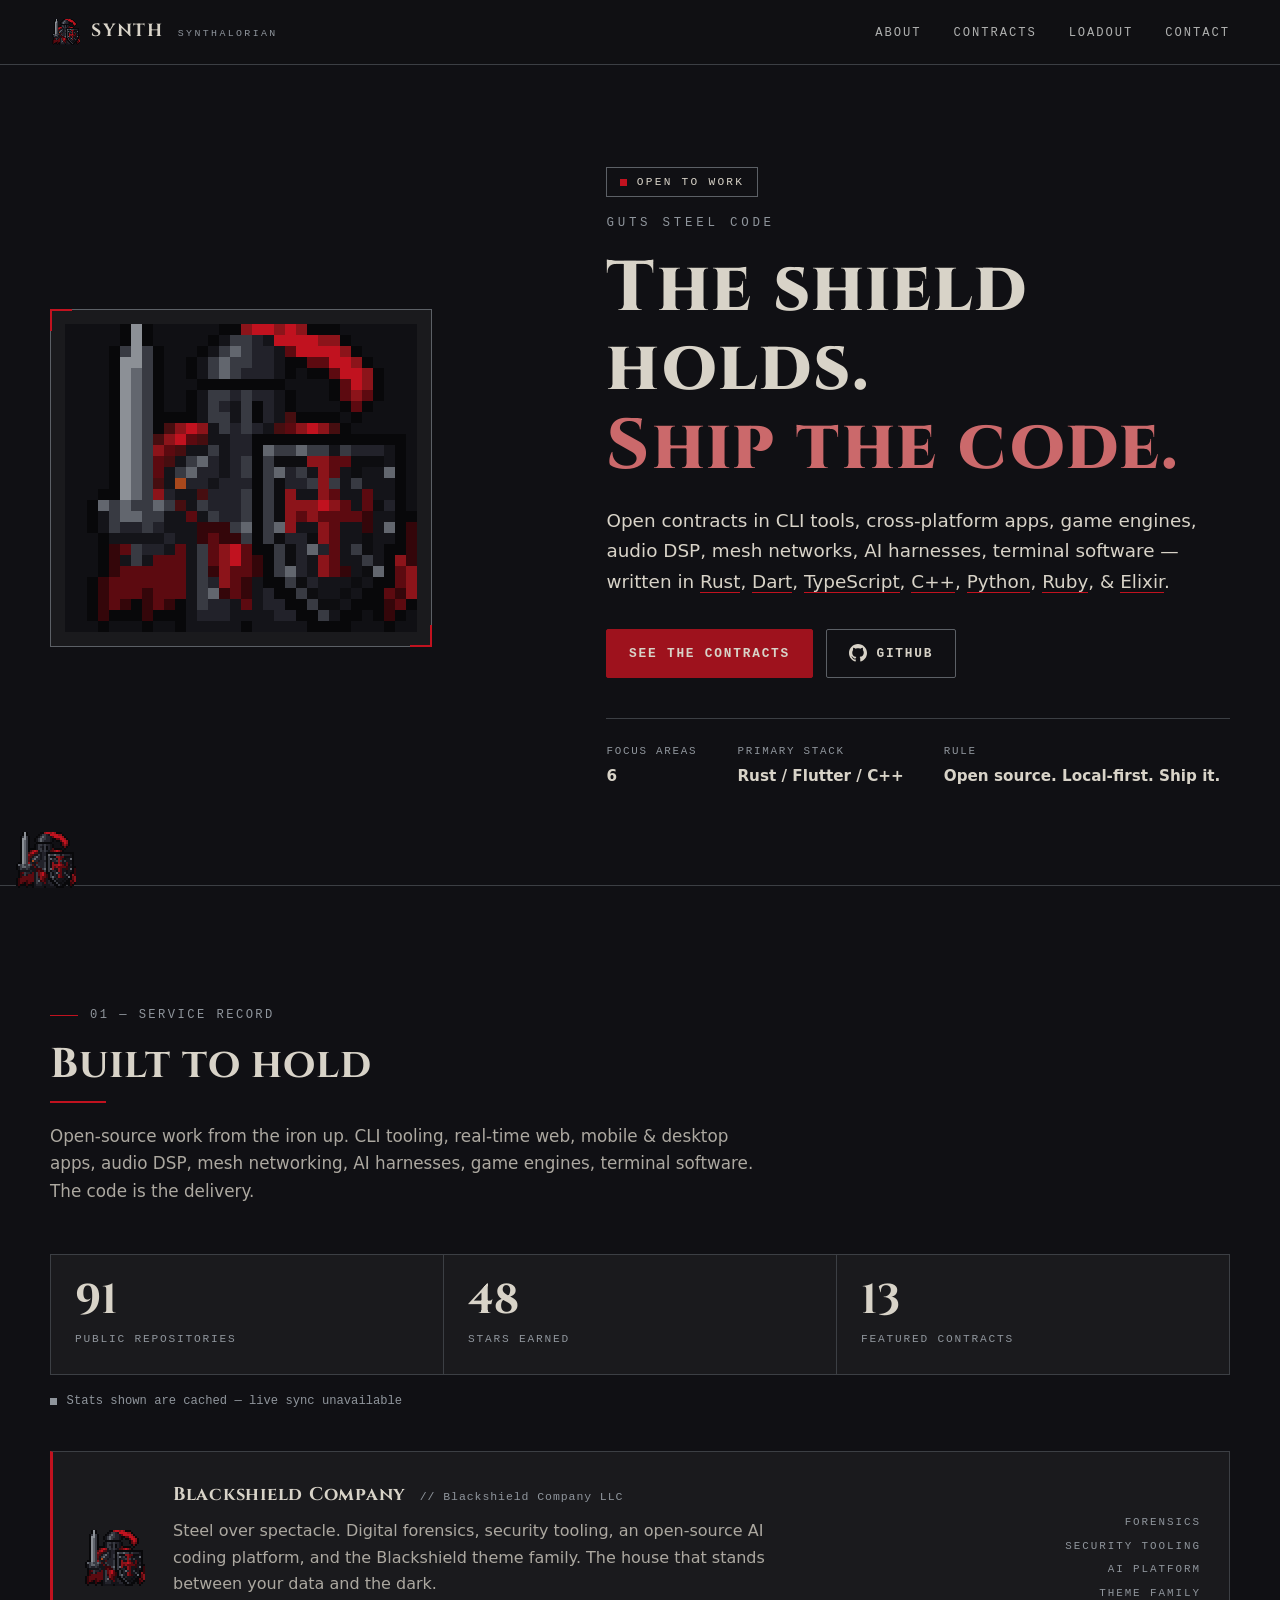
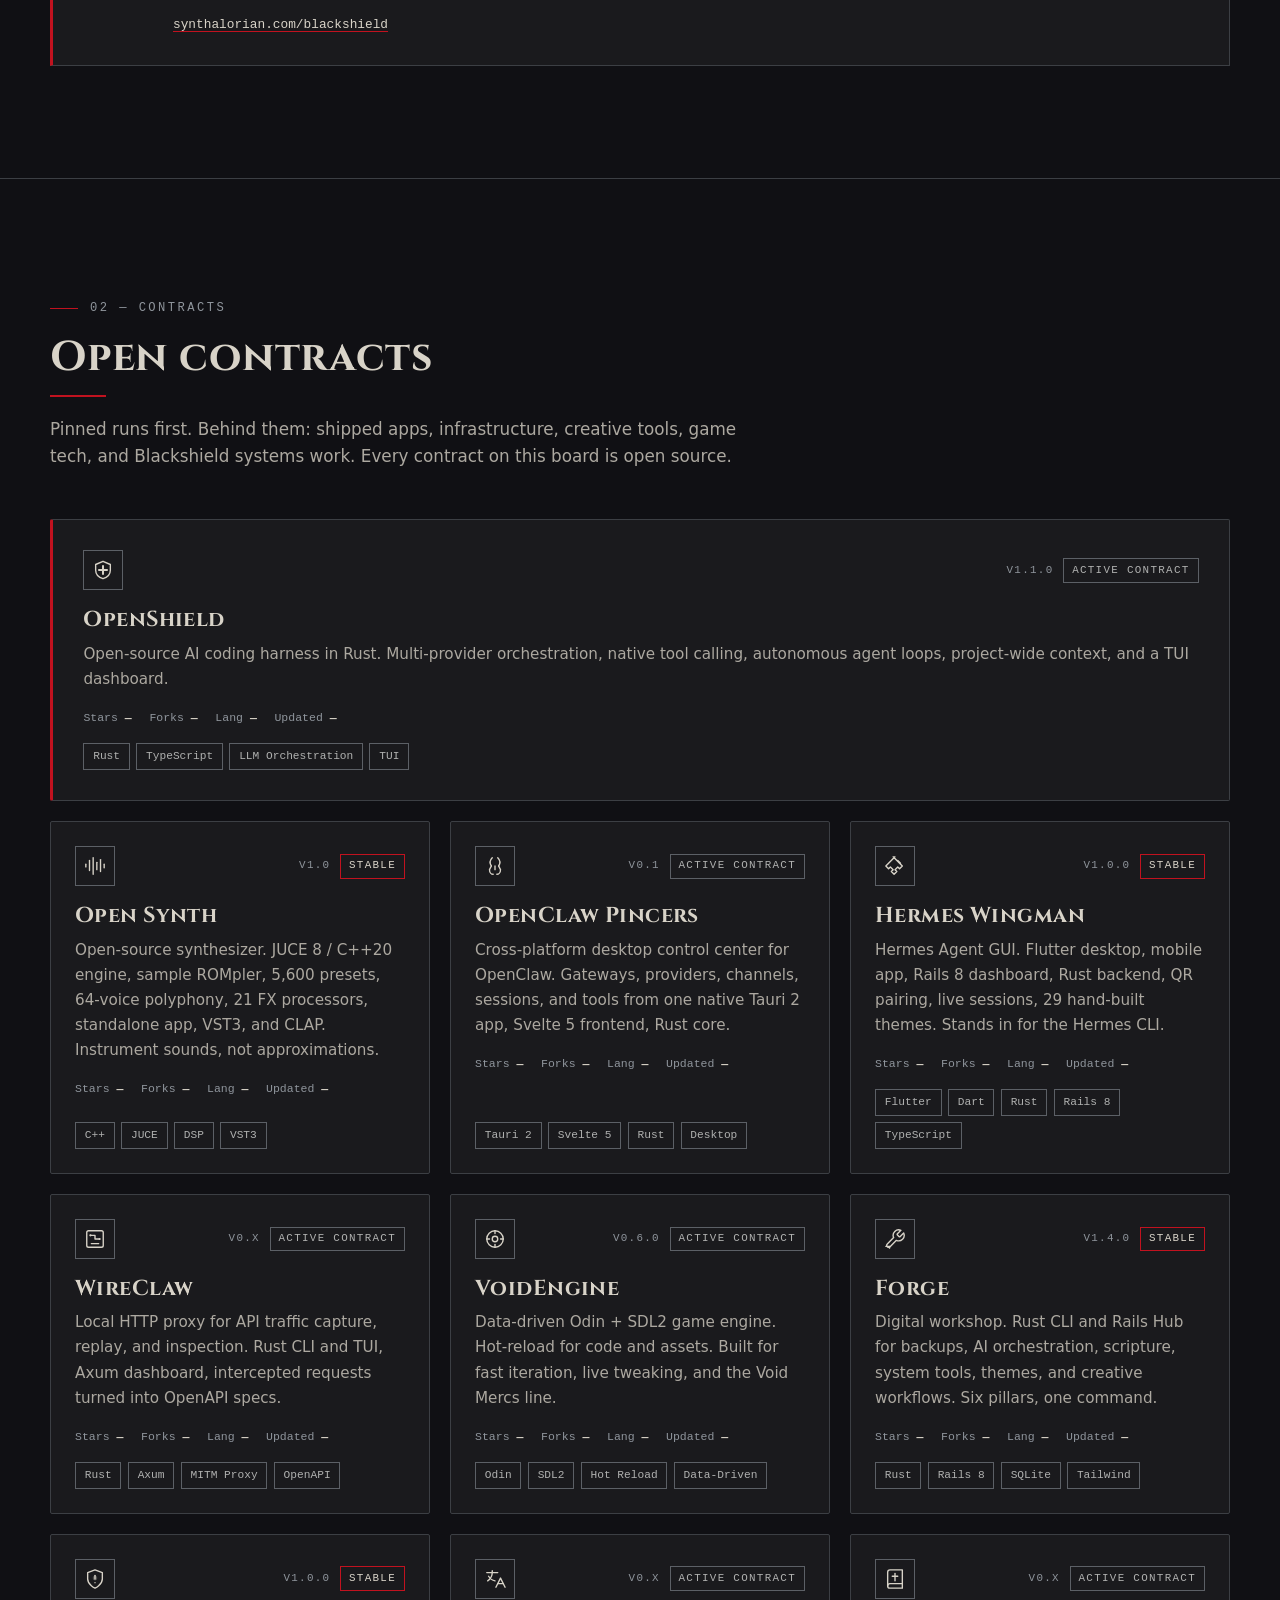
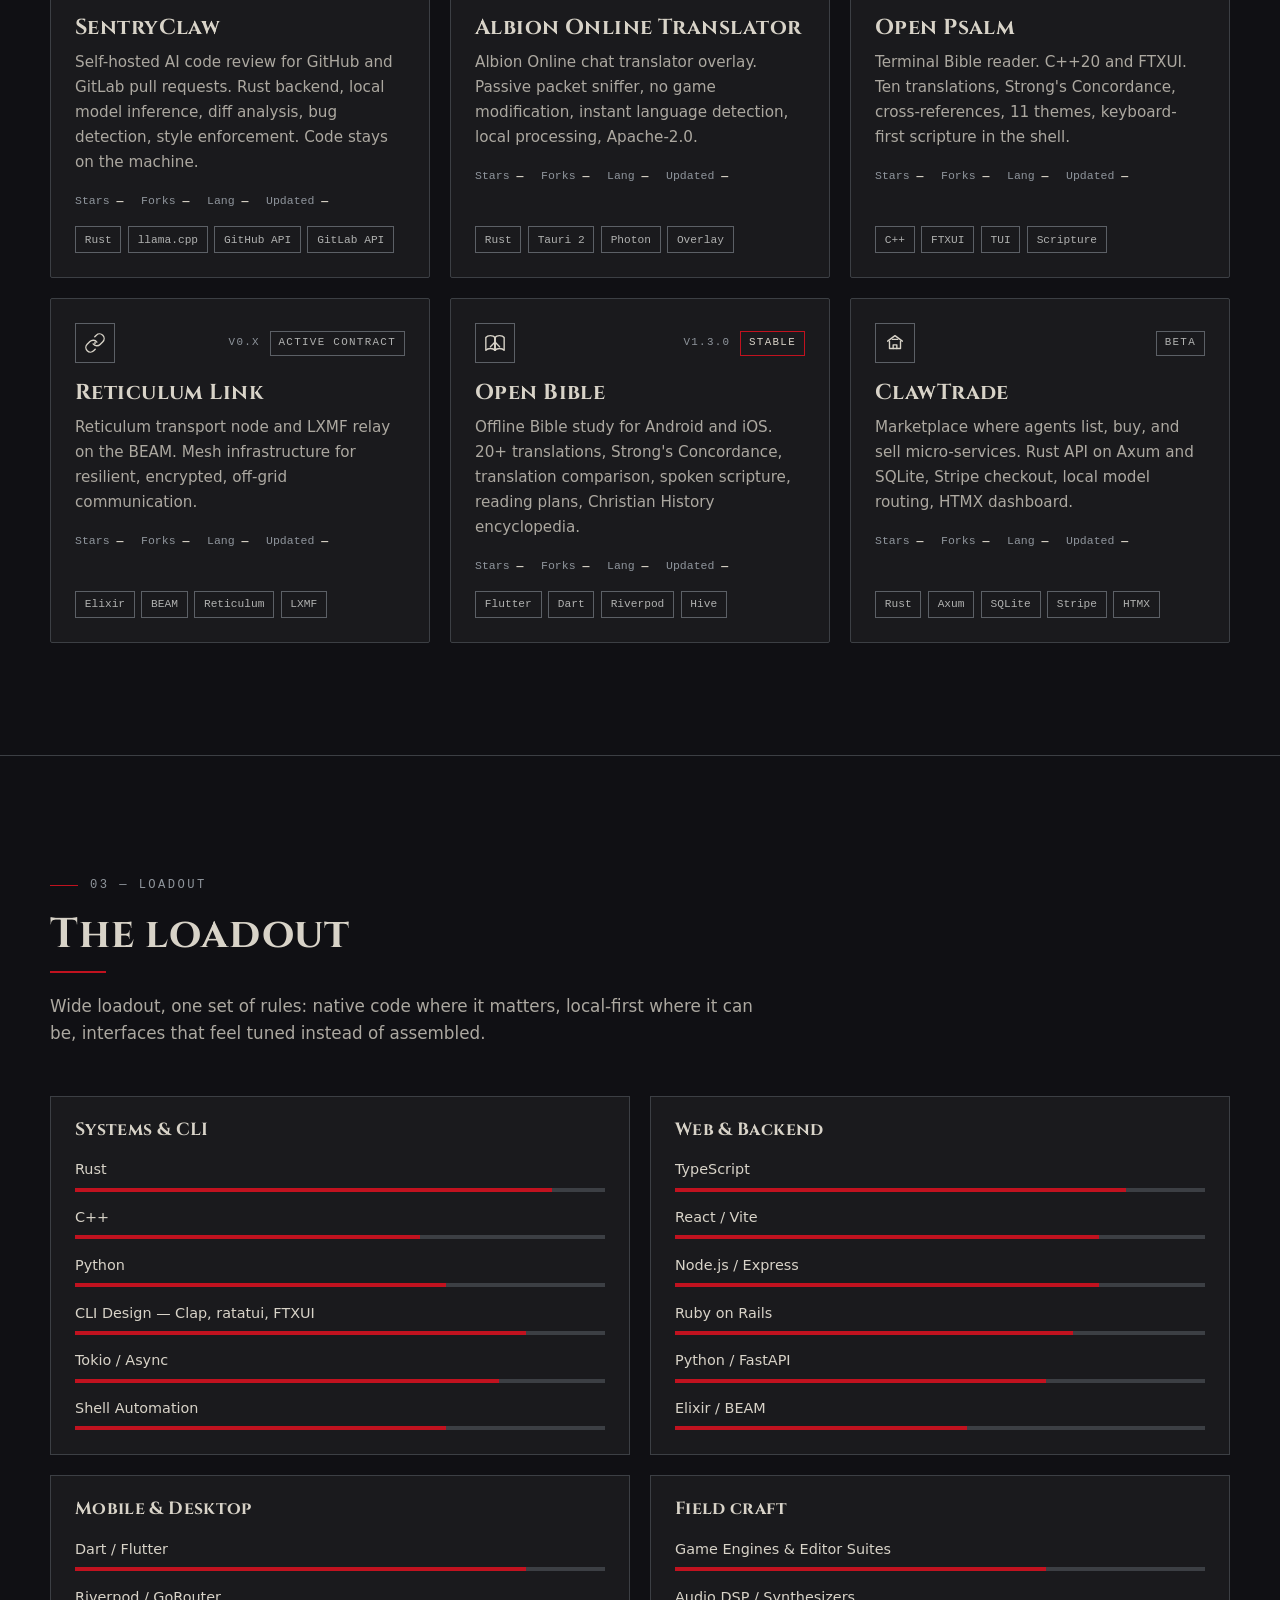
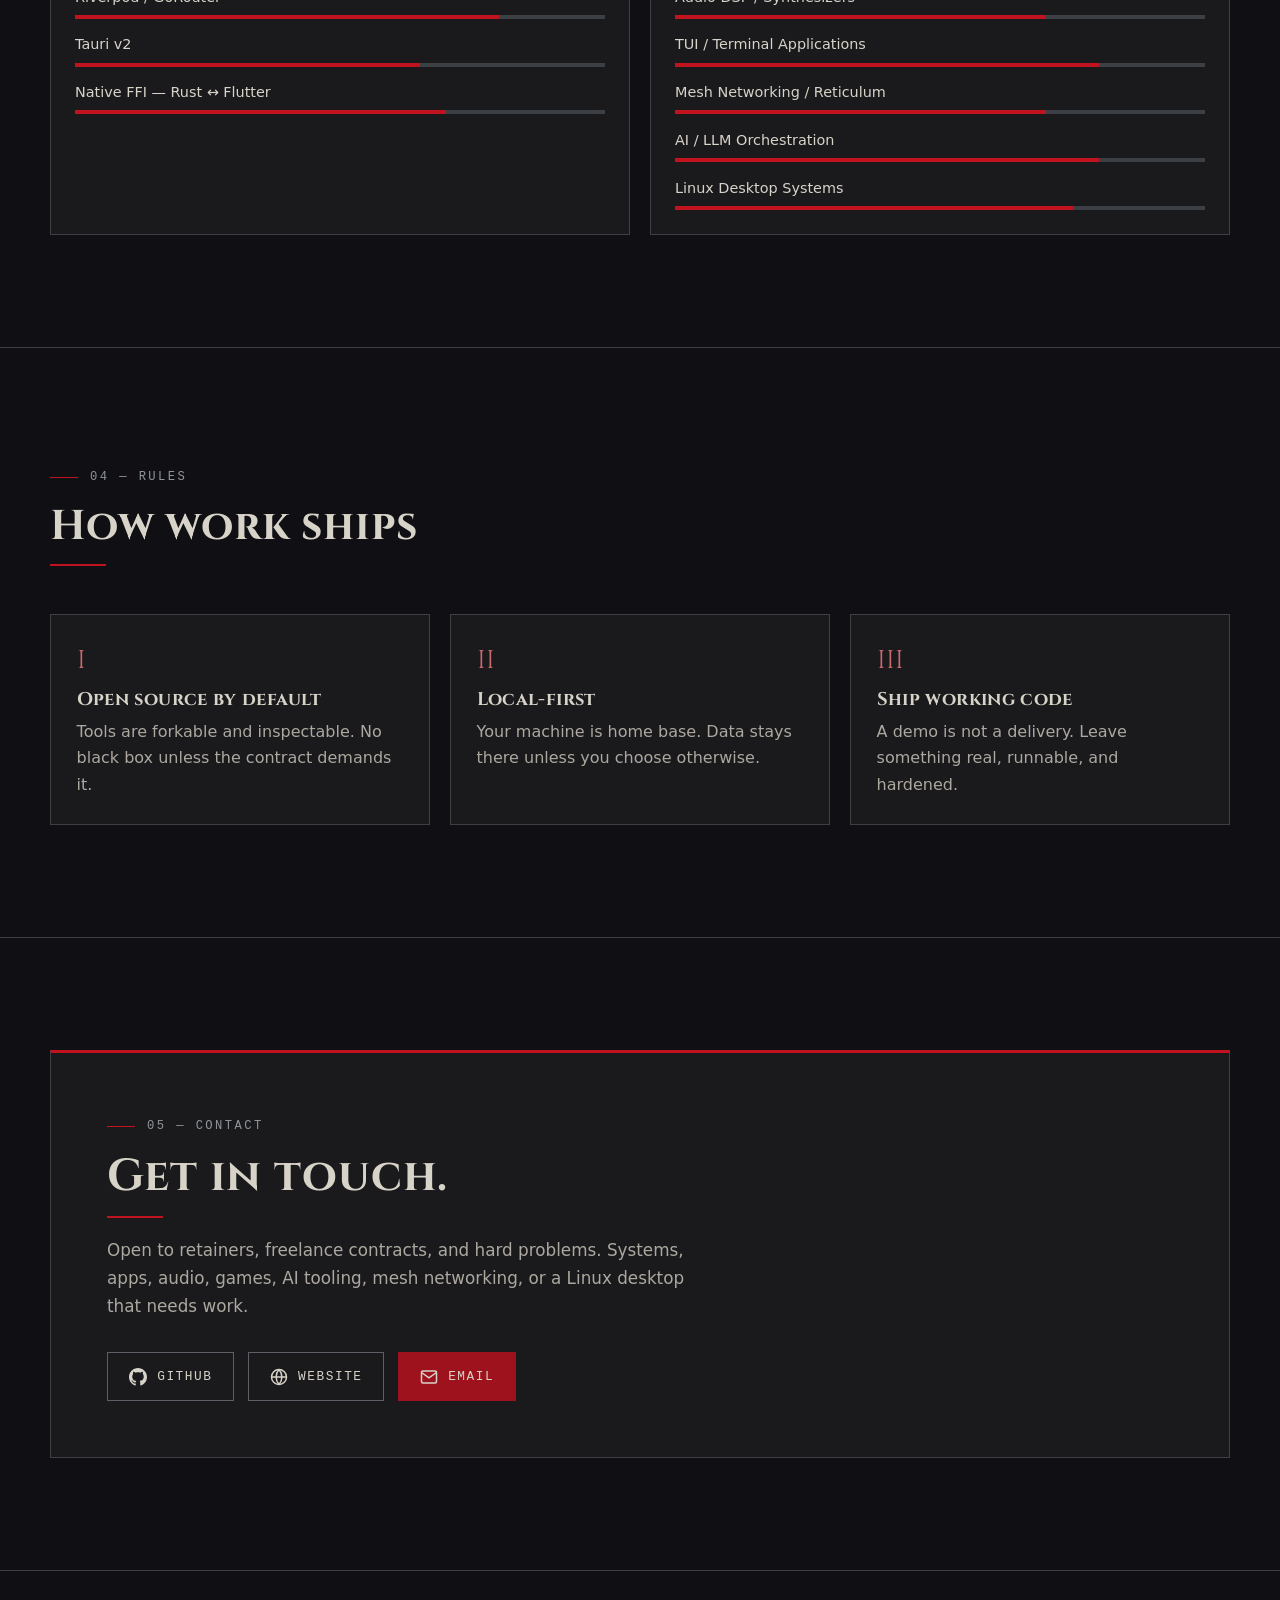
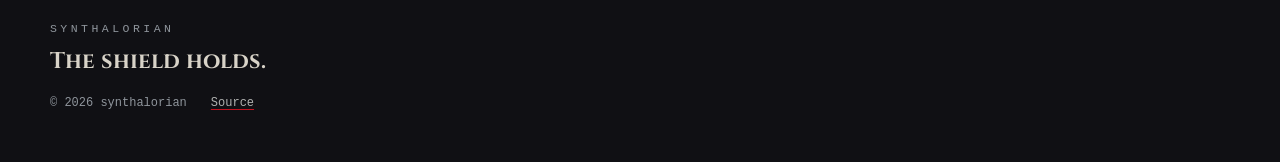
==== commit a536b203: "Merge guts-steel-code: slogan change" ====
--- a/index.html
+++ b/index.html
@@ -16,7 +16,7 @@
   <link rel="icon" href="/favicon-32.png" sizes="32x32" type="image/png">
   <link rel="apple-touch-icon" href="/apple-touch-icon.png">
   <meta property="og:title" content="synth | synthalorian">
-  <meta property="og:description" content="Open-source work in systems, apps, games, audio and mesh. Iron, bone, blood. The shield holds.">
+  <meta property="og:description" content="Open-source work in systems, apps, games, audio and mesh. Guts Steel Code. The shield holds.">
   <meta property="og:type" content="website">
   <meta property="og:url" content="https://synthalorian.github.io">
   <meta property="og:image" content="https://synthalorian.github.io/img/og-synthalorian.png?v=bs1">
@@ -25,7 +25,7 @@
   <meta property="og:image:alt" content="synthalorian: a pixel-art black knight with a red plume and a red-cross shield beside the words The shield holds.">
   <meta name="twitter:card" content="summary_large_image">
   <meta name="twitter:title" content="synth | synthalorian">
-  <meta name="twitter:description" content="Open-source work in systems, apps, games, audio and mesh. Iron, bone, blood. The shield holds.">
+  <meta name="twitter:description" content="Open-source work in systems, apps, games, audio and mesh. Guts Steel Code. The shield holds.">
   <meta name="twitter:image" content="https://synthalorian.github.io/img/og-synthalorian.png?v=bs1">
 </head>
 <body>
@@ -61,7 +61,7 @@
           <span class="badge-pulse" aria-hidden="true"></span>
           OPEN TO WORK
         </div>
-        <p class="hero-kicker">Iron / Bone / Blood</p>
+        <p class="hero-kicker">Guts Steel Code</p>
         <h1 class="hero-title">
           <span class="line">The shield holds.</span>
           <span class="line line-accent">Ship the code.</span>
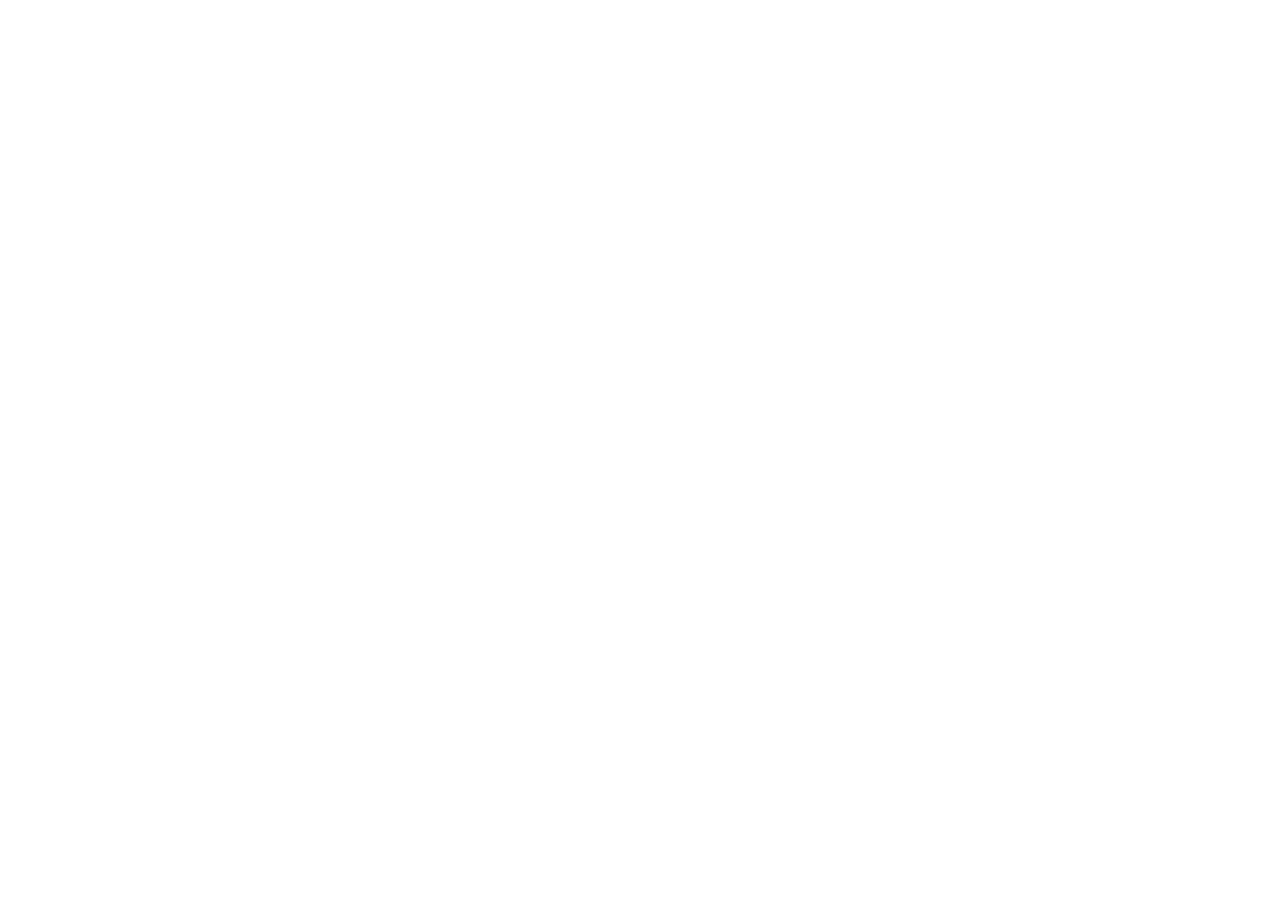
==== commit 1b7877e6: "Redirect to synthalorian.pages.dev" ====
--- a/index.html
+++ b/index.html
@@ -1,456 +1,46 @@
-<!DOCTYPE html>
+<!doctype html>
 <html lang="en">
 <head>
-  <meta charset="UTF-8">
-  <meta name="viewport" content="width=device-width, initial-scale=1.0">
-  <title>synth | synthalorian</title>
-  <meta name="description" content="Portfolio of synth (synthalorian). Open-source work in Rust, Dart, TypeScript, C++, Python, Ruby and Elixir: CLI tools, apps, games, audio DSP, mesh networking and AI harnesses.">
-  <link rel="preload" href="/fonts/cinzel-var.woff2" as="font" type="font/woff2" crossorigin>
-  <link rel="preload" href="/fonts/inter-var.woff2" as="font" type="font/woff2" crossorigin>
-  <link rel="stylesheet" href="css/blackshield.css?v=bs1">
-  <link rel="stylesheet" href="css/knight.css?v=bs1">
-  <link rel="stylesheet" href="css/style.css?v=bs1">
-  <meta name="theme-color" content="#101014">
-  <meta name="color-scheme" content="dark">
-  <link rel="icon" href="/favicon.svg?v=bs1" type="image/svg+xml">
-  <link rel="icon" href="/favicon-32.png" sizes="32x32" type="image/png">
-  <link rel="apple-touch-icon" href="/apple-touch-icon.png">
-  <meta property="og:title" content="synth | synthalorian">
-  <meta property="og:description" content="Open-source work in systems, apps, games, audio and mesh. Guts Steel Code. The shield holds.">
-  <meta property="og:type" content="website">
-  <meta property="og:url" content="https://synthalorian.github.io">
-  <meta property="og:image" content="https://synthalorian.github.io/img/og-synthalorian.png?v=bs1">
-  <meta property="og:image:width" content="1200">
-  <meta property="og:image:height" content="630">
-  <meta property="og:image:alt" content="synthalorian: a pixel-art black knight with a red plume and a red-cross shield beside the words The shield holds.">
-  <meta name="twitter:card" content="summary_large_image">
-  <meta name="twitter:title" content="synth | synthalorian">
-  <meta name="twitter:description" content="Open-source work in systems, apps, games, audio and mesh. Guts Steel Code. The shield holds.">
-  <meta name="twitter:image" content="https://synthalorian.github.io/img/og-synthalorian.png?v=bs1">
+<meta charset="utf-8">
+<meta name="viewport" content="width=device-width, initial-scale=1">
+<title>synthalorian: moved to synthalorian.pages.dev</title>
+<meta http-equiv="refresh" content="0; url=https://synthalorian.pages.dev/">
+<link rel="canonical" href="https://synthalorian.pages.dev/">
+<meta name="description" content="This is the wave. The synthalorian site lives at synthalorian.pages.dev.">
+<meta name="theme-color" content="#1e0838">
+<link rel="icon" href="/favicon.ico" sizes="any">
+<link rel="icon" type="image/png" sizes="32x32" href="/favicon-32.png">
+<link rel="apple-touch-icon" href="/apple-touch-icon.png">
+<style>
+:root{color-scheme:dark}
+*{box-sizing:border-box}
+html,body{height:100%;margin:0}
+body{display:grid;place-items:center;padding:24px;background:#140527;color:#e0ccff;font:18px/1.6 system-ui,-apple-system,"Segoe UI",Roboto,sans-serif;overflow-x:hidden;position:relative}
+body::before{content:"";position:fixed;left:0;right:0;bottom:0;height:46vh;background:
+ linear-gradient(90deg,rgba(62,240,255,.28) 1px,transparent 1px) 0 0/64px 64px,
+ linear-gradient(0deg,rgba(181,123,255,.32) 1px,transparent 1px) 0 0/64px 64px,
+ linear-gradient(#1e0838,#0b0218);transform-origin:50% 0;transform:perspective(380px) rotateX(58deg) translateY(-8%);-webkit-mask-image:linear-gradient(transparent,#000 30%);mask-image:linear-gradient(transparent,#000 30%)}
+body::after{content:"";position:fixed;left:50%;bottom:40vh;width:min(46vw,300px);aspect-ratio:2/1;transform:translateX(-50%);border-radius:300px 300px 0 0;background:linear-gradient(#b57bff,#7b2cff);-webkit-mask-image:repeating-linear-gradient(180deg,#000 0 14px,transparent 14px 18px);mask-image:repeating-linear-gradient(180deg,#000 0 14px,transparent 14px 18px);opacity:.55}
+main{position:relative;z-index:1;max-width:34rem;padding:32px;border:1px solid #46287e;border-top:3px solid #3ef0ff;border-radius:6px;background:rgba(30,8,56,.92);box-shadow:0 0 40px -10px rgba(157,77,255,.8)}
+.mark{display:flex;align-items:center;gap:12px;margin:0 0 .75rem}
+.mark img{width:40px;height:40px;border-radius:50%;border:1px solid #9d4dff}
+.mark span{font-weight:700;letter-spacing:.04em}
+h1{margin:.2rem 0 .6rem;font-size:clamp(1.6rem,6vw,2.1rem);line-height:1.15;font-style:italic;background:linear-gradient(90deg,#b57bff,#3ef0ff);-webkit-background-clip:text;background-clip:text;color:transparent}
+p{margin:.4rem 0}
+a.go{display:inline-block;margin-top:1rem;padding:.7rem 1.2rem;border-radius:4px;background:#b57bff;color:#1e0838;font-weight:700;text-decoration:none}
+a.go:hover,a.go:focus-visible{background:#d6bcff;outline:2px solid #3ef0ff;outline-offset:3px}
+.url{margin-top:1rem;font-size:.95rem;color:#c8b0f4;overflow-wrap:anywhere}
+.url a{color:#3ef0ff}
+@media (max-width:420px){main{padding:24px 20px}}
+</style>
 </head>
 <body>
-  <a href="#projects" class="skip-link">Skip to contracts</a>
-
-  <nav class="navbar" aria-label="Main navigation">
-    <div class="nav-container">
-      <a href="#" class="nav-logo" aria-label="Synth home">
-        <span class="nav-sigil" aria-hidden="true"><img src="/favicon.svg" width="30" height="30" alt=""></span>
-        <span class="logo-text">SYNTH <span>SYNTHALORIAN</span></span>
-      </a>
-      <button class="nav-toggle" aria-label="Toggle navigation" aria-expanded="false">
-        <span></span>
-        <span></span>
-        <span></span>
-      </button>
-      <ul class="nav-menu">
-        <li><a href="#about" class="nav-link">About</a></li>
-        <li><a href="#projects" class="nav-link">Contracts</a></li>
-        <li><a href="#skills" class="nav-link">Loadout</a></li>
-        <li><a href="#contact" class="nav-link">Contact</a></li>
-      </ul>
-    </div>
-  </nav>
-
-  <header class="hero">
-
-    <div class="container hero-layout">
-      <div class="hero-avatar"><div class="portrait-frame"><span class="knight knight-idle"><img src="/img/knight/idle.png" width="128" height="28" alt="The Blackshield knight: a black-helmed pixel knight with a red plume, sword and red-cross shield."></span></div></div>
-
-      <div class="hero-content">
-        <div class="hero-badge">
-          <span class="badge-pulse" aria-hidden="true"></span>
-          OPEN TO WORK
-        </div>
-        <p class="hero-kicker">Guts Steel Code</p>
-        <h1 class="hero-title">
-          <span class="line">The shield holds.</span>
-          <span class="line line-accent">Ship the code.</span>
-        </h1>
-        <p class="hero-subtitle">
-          Open contracts in CLI tools, cross-platform apps, game engines, audio DSP,
-          mesh networks, AI harnesses, terminal software — written in
-          <span class="highlight">Rust</span>, <span class="highlight">Dart</span>,
-          <span class="highlight">TypeScript</span>, <span class="highlight">C++</span>,
-          <span class="highlight">Python</span>, <span class="highlight">Ruby</span>, &amp; <span class="highlight">Elixir</span>.
-        </p>
-        <div class="hero-cta">
-          <a href="#projects" class="btn btn-primary">See the contracts</a>
-          <a href="https://github.com/synthalorian" target="_blank" rel="noopener" class="btn btn-secondary">
-            <svg class="icon" viewBox="0 0 24 24" fill="currentColor" width="24" height="24"><path d="M12 0c-6.626 0-12 5.373-12 12 0 5.302 3.438 9.8 8.207 11.387.599.111.793-.261.793-.577v-2.234c-3.338.726-4.033-1.416-4.033-1.416-.546-1.387-1.333-1.756-1.333-1.756-1.089-.745.083-.729.083-.729 1.205.084 1.839 1.237 1.839 1.237 1.07 1.834 2.807 1.304 3.492.997.107-.775.418-1.305.762-1.604-2.665-.305-5.467-1.334-5.467-5.931 0-1.311.469-2.381 1.236-3.221-.124-.303-.535-1.524.117-3.176 0 0 1.008-.322 3.301 1.23.957-.266 1.983-.399 3.003-.404 1.02.005 2.047.138 3.006.404 2.291-1.552 3.297-1.23 3.297-1.23.653 1.653.242 2.874.118 3.176.77.84 1.235 1.911 1.235 3.221 0 4.609-2.807 5.624-5.479 5.921.43.372.823 1.102.823 2.222v3.293c0 .319.192.694.801.576 4.765-1.589 8.199-6.086 8.199-11.386 0-6.627-5.373-12-12-12z"/></svg>
-            GitHub
-          </a>
-        </div>
-        <div class="hero-readout" aria-label="Portfolio quick facts">
-          <div><span>FOCUS AREAS</span><strong>6</strong></div>
-          <div><span>PRIMARY STACK</span><strong>Rust / Flutter / C++</strong></div>
-          <div><span>RULE</span><strong>Open source. Local-first. Ship it.</strong></div>
-        </div>
-      </div>
-    </div>
-  </header>
-
-  <main>
-    <section id="about" class="section about">
-      <div class="container">
-        <div class="section-header">
-          <span class="section-label">01 — Service record</span>
-          <h2 class="section-title">Built to hold</h2>
-          <p class="section-desc">
-            Open-source work from the iron up. CLI tooling, real-time web, mobile &amp; desktop apps,
-            audio DSP, mesh networking, AI harnesses, game engines, terminal software.
-            The code is the delivery.
-          </p>
-        </div>
-        <div class="stats-grid">
-          <div class="stat-card" data-stat="repos" data-fallback="91">
-            <div class="stat-number" data-live="true">91</div>
-            <div class="stat-label">Public Repositories</div>
-          </div>
-          <div class="stat-card" data-stat="stars" data-fallback="48">
-            <div class="stat-number" data-live="true">48</div>
-            <div class="stat-label">Stars Earned</div>
-          </div>
-          <div class="stat-card" data-stat="projects" data-fallback="13">
-            <div class="stat-number" data-live="true">13</div>
-            <div class="stat-label">Featured Contracts</div>
-          </div>
-        </div>
-        <div class="github-live-note" id="github-live-note">
-          <span class="live-dot" aria-hidden="true"></span>
-          <span>Stats sync live from the <a href="https://github.com/synthalorian" target="_blank" rel="noopener">GitHub API</a></span>
-        </div>
-
-        <div class="company-strip">
-          <div class="company-flag" aria-hidden="true"><img src="/img/knight/knight-32.png" width="64" height="56" alt="" loading="lazy" decoding="async"></div>
-          <div class="company-copy">
-            <span class="company-label">Blackshield Company <em>// Blackshield Company LLC</em></span>
-            <p class="company-desc">
-              Steel over spectacle. Digital forensics, security tooling, an open-source AI coding platform,
-              and the Blackshield theme family. The house that stands between your data and the dark.
-            </p>
-            <a class="company-link" href="https://synthalorian.com/blackshield/" target="_blank" rel="noopener">
-              synthalorian.com/blackshield
-            </a>
-          </div>
-          <div class="company-lines" aria-hidden="true">
-            <span>FORENSICS</span>
-            <span>SECURITY TOOLING</span>
-            <span>AI PLATFORM</span>
-            <span>THEME FAMILY</span>
-          </div>
-        </div>
-      </div>
-    </section>
-
-    <section id="projects" class="section projects">
-      <div class="container">
-        <div class="section-header">
-          <span class="section-label">02 — Contracts</span>
-          <h2 class="section-title">Open contracts</h2>
-          <p class="section-desc">
-            Pinned runs first. Behind them: shipped apps, infrastructure, creative tools, game tech,
-            and Blackshield systems work. Every contract on this board is open source.
-          </p>
-        </div>
-
-        <div class="projects-grid">
-          <article class="project-card project-card--flagship" data-reveal data-repo="openshield">
-            <div class="project-header">
-              <div class="project-icon icon-shield">
-                <svg viewBox="0 0 24 24" fill="none" stroke="currentColor" stroke-width="1.5" stroke-linecap="round" stroke-linejoin="round"><path d="M12 2.5 20 6v6.2c0 4.8-3.2 7.7-8 9.3-4.8-1.6-8-4.5-8-9.3V6Z"/><path d="M10.9 6.8h2.2v4.1h4.1v2.2h-4.1v4.1h-2.2v-4.1H6.8v-2.2h4.1Z" fill="currentColor" stroke="none"/></svg>
-              </div>
-              <div class="project-meta"><span class="project-version">v1.1.0</span><span class="project-status beta">Active Contract</span></div>
-            </div>
-            <h3 class="project-name"><a href="https://github.com/synthalorian/openshield" target="_blank" rel="noopener">OpenShield</a></h3>
-            <p class="project-desc">Open-source AI coding harness in Rust. Multi-provider orchestration, native tool calling, autonomous agent loops, project-wide context, and a TUI dashboard.</p>
-            <div class="project-stats" data-repo-stats="openshield"><span>Stars <strong data-stat="stars">—</strong></span><span>Forks <strong data-stat="forks">—</strong></span><span>Lang <strong data-stat="lang">—</strong></span><span>Updated <strong data-stat="updated">—</strong></span></div>
-            <div class="project-tech"><span class="tech-tag rust">Rust</span><span class="tech-tag ts">TypeScript</span><span class="tech-tag">LLM Orchestration</span><span class="tech-tag">TUI</span></div>
-          </article>
-
-          <article class="project-card" data-reveal data-repo="open-synth">
-            <div class="project-header">
-              <div class="project-icon icon-synth">
-                <svg viewBox="0 0 24 24" fill="none" stroke="currentColor" stroke-width="1.5" stroke-linecap="round" stroke-linejoin="round"><path d="M2 10v3"/><path d="M6 6v11"/><path d="M10 3v18"/><path d="M14 8v8"/><path d="M18 5v13"/><path d="M22 10v4"/></svg>
-              </div>
-              <div class="project-meta"><span class="project-version">v1.0</span><span class="project-status stable">Stable</span></div>
-            </div>
-            <h3 class="project-name"><a href="https://github.com/synthalorian/open-synth" target="_blank" rel="noopener">Open Synth</a></h3>
-            <p class="project-desc">Open-source synthesizer. JUCE 8 / C++20 engine, sample ROMpler, 5,600 presets, 64-voice polyphony, 21 FX processors, standalone app, VST3, and CLAP. Instrument sounds, not approximations.</p>
-            <div class="project-stats" data-repo-stats="open-synth"><span>Stars <strong data-stat="stars">—</strong></span><span>Forks <strong data-stat="forks">—</strong></span><span>Lang <strong data-stat="lang">—</strong></span><span>Updated <strong data-stat="updated">—</strong></span></div>
-            <div class="project-tech"><span class="tech-tag cpp">C++</span><span class="tech-tag">JUCE</span><span class="tech-tag">DSP</span><span class="tech-tag">VST3</span></div>
-          </article>
-
-          <article class="project-card" data-reveal data-repo="openclaw-pincers">
-            <div class="project-header">
-              <div class="project-icon icon-pincers">
-                <svg viewBox="0 0 24 24" fill="none" stroke="currentColor" stroke-width="1.5" stroke-linecap="round" stroke-linejoin="round"><path d="M9 3C6 6 6 9 8 12"/><path d="M15 3c3 3 3 6 1 9"/><path d="M8 12l-2 4c0 3 2 5 4 5"/><path d="M16 12l2 4c0 3-2 5-4 5"/><path d="M12 12v4"/></svg>
-              </div>
-              <div class="project-meta"><span class="project-version">v0.1</span><span class="project-status beta">Active Contract</span></div>
-            </div>
-            <h3 class="project-name"><a href="https://github.com/synthalorian/openclaw-pincers" target="_blank" rel="noopener">OpenClaw Pincers</a></h3>
-            <p class="project-desc">Cross-platform desktop control center for OpenClaw. Gateways, providers, channels, sessions, and tools from one native Tauri 2 app, Svelte 5 frontend, Rust core.</p>
-            <div class="project-stats" data-repo-stats="openclaw-pincers"><span>Stars <strong data-stat="stars">—</strong></span><span>Forks <strong data-stat="forks">—</strong></span><span>Lang <strong data-stat="lang">—</strong></span><span>Updated <strong data-stat="updated">—</strong></span></div>
-            <div class="project-tech"><span class="tech-tag tauri">Tauri 2</span><span class="tech-tag ts">Svelte 5</span><span class="tech-tag rust">Rust</span><span class="tech-tag">Desktop</span></div>
-          </article>
-
-          <article class="project-card" data-reveal data-repo="hermes-wingman">
-            <div class="project-header">
-              <div class="project-icon icon-wing">
-                <svg viewBox="0 0 24 24" fill="none" stroke="currentColor" stroke-width="1.5" stroke-linecap="round" stroke-linejoin="round"><path d="M12 2L2 12l3 3 2-2 3 3-2 2 3 3 3-3-2-2 3-3 2 2 3-3-10-10z"/><path d="M15 6l3 3"/></svg>
-              </div>
-              <div class="project-meta"><span class="project-version">v1.0.0</span><span class="project-status stable">Stable</span></div>
-            </div>
-            <h3 class="project-name"><a href="https://github.com/synthalorian/hermes-wingman" target="_blank" rel="noopener">Hermes Wingman</a></h3>
-            <p class="project-desc">Hermes Agent GUI. Flutter desktop, mobile app, Rails 8 dashboard, Rust backend, QR pairing, live sessions, 29 hand-built themes. Stands in for the Hermes CLI.</p>
-            <div class="project-stats" data-repo-stats="hermes-wingman"><span>Stars <strong data-stat="stars">—</strong></span><span>Forks <strong data-stat="forks">—</strong></span><span>Lang <strong data-stat="lang">—</strong></span><span>Updated <strong data-stat="updated">—</strong></span></div>
-            <div class="project-tech"><span class="tech-tag dart">Flutter</span><span class="tech-tag dart">Dart</span><span class="tech-tag rust">Rust</span><span class="tech-tag ruby">Rails 8</span><span class="tech-tag ts">TypeScript</span></div>
-          </article>
-
-          <article class="project-card" data-reveal data-repo="wireclaw">
-            <div class="project-header">
-              <div class="project-icon icon-wire">
-                <svg viewBox="0 0 24 24" fill="none" stroke="currentColor" stroke-width="1.5" stroke-linecap="round" stroke-linejoin="round"><rect x="3" y="3" width="18" height="18" rx="2"/><path d="M7 8h5v4h5"/><circle cx="7" cy="8" r="1.2" fill="currentColor" stroke="none"/><circle cx="17" cy="12" r="1.2" fill="currentColor" stroke="none"/><path d="M8 17h8"/></svg>
-              </div>
-              <div class="project-meta"><span class="project-version">v0.x</span><span class="project-status beta">Active Contract</span></div>
-            </div>
-            <h3 class="project-name"><a href="https://github.com/synthalorian/wireclaw" target="_blank" rel="noopener">WireClaw</a></h3>
-            <p class="project-desc">Local HTTP proxy for API traffic capture, replay, and inspection. Rust CLI and TUI, Axum dashboard, intercepted requests turned into OpenAPI specs.</p>
-            <div class="project-stats" data-repo-stats="wireclaw"><span>Stars <strong data-stat="stars">—</strong></span><span>Forks <strong data-stat="forks">—</strong></span><span>Lang <strong data-stat="lang">—</strong></span><span>Updated <strong data-stat="updated">—</strong></span></div>
-            <div class="project-tech"><span class="tech-tag rust">Rust</span><span class="tech-tag">Axum</span><span class="tech-tag">MITM Proxy</span><span class="tech-tag">OpenAPI</span></div>
-          </article>
-
-          <article class="project-card" data-reveal data-repo="voidengine">
-            <div class="project-header">
-              <div class="project-icon icon-void">
-                <svg viewBox="0 0 24 24" fill="none" stroke="currentColor" stroke-width="1.5" stroke-linecap="round" stroke-linejoin="round"><circle cx="12" cy="12" r="9"/><circle cx="12" cy="12" r="3"/><path d="M12 3v3"/><path d="M12 18v3"/><path d="M3 12h3"/><path d="M18 12h3"/></svg>
-              </div>
-              <div class="project-meta"><span class="project-version">v0.6.0</span><span class="project-status beta">Active Contract</span></div>
-            </div>
-            <h3 class="project-name"><a href="https://github.com/synthalorian/voidengine" target="_blank" rel="noopener">VoidEngine</a></h3>
-            <p class="project-desc">Data-driven Odin + SDL2 game engine. Hot-reload for code and assets. Built for fast iteration, live tweaking, and the Void Mercs line.</p>
-            <div class="project-stats" data-repo-stats="voidengine"><span>Stars <strong data-stat="stars">—</strong></span><span>Forks <strong data-stat="forks">—</strong></span><span>Lang <strong data-stat="lang">—</strong></span><span>Updated <strong data-stat="updated">—</strong></span></div>
-            <div class="project-tech"><span class="tech-tag">Odin</span><span class="tech-tag">SDL2</span><span class="tech-tag">Hot Reload</span><span class="tech-tag">Data-Driven</span></div>
-          </article>
-
-          <article class="project-card" data-reveal data-repo="forge">
-            <div class="project-header">
-              <div class="project-icon icon-forge">
-                <svg viewBox="0 0 24 24" fill="none" stroke="currentColor" stroke-width="1.5" stroke-linecap="round" stroke-linejoin="round"><path d="M14.7 6.3a1 1 0 0 0 0 1.4l1.6 1.6a1 1 0 0 0 1.4 0l3.77-3.77a6 6 0 0 1-7.94 7.94l-6.91 6.91a2.12 2.12 0 0 1-3-3l6.91-6.91a6 6 0 0 1 7.94-7.94l-3.76 3.76z"/><path d="M2 20h4"/><path d="M6 20v2"/></svg>
-              </div>
-              <div class="project-meta"><span class="project-version">v1.4.0</span><span class="project-status stable">Stable</span></div>
-            </div>
-            <h3 class="project-name"><a href="https://github.com/synthalorian/forge" target="_blank" rel="noopener">Forge</a></h3>
-            <p class="project-desc">Digital workshop. Rust CLI and Rails Hub for backups, AI orchestration, scripture, system tools, themes, and creative workflows. Six pillars, one command.</p>
-            <div class="project-stats" data-repo-stats="forge"><span>Stars <strong data-stat="stars">—</strong></span><span>Forks <strong data-stat="forks">—</strong></span><span>Lang <strong data-stat="lang">—</strong></span><span>Updated <strong data-stat="updated">—</strong></span></div>
-            <div class="project-tech"><span class="tech-tag rust">Rust</span><span class="tech-tag ruby">Rails 8</span><span class="tech-tag">SQLite</span><span class="tech-tag">Tailwind</span></div>
-          </article>
-
-          <article class="project-card" data-reveal data-repo="sentryclaw">
-            <div class="project-header">
-              <div class="project-icon icon-sentry">
-                <svg viewBox="0 0 24 24" fill="none" stroke="currentColor" stroke-width="1.5" stroke-linecap="round" stroke-linejoin="round"><path d="M12 22s8-4 8-10V5l-8-3-8 3v7c0 6 8 10 8 10z"/><path d="M12 8v4"/><path d="M12 16h.01"/><circle cx="12" cy="11" r="2.5" fill="currentColor" stroke="none" opacity="0.3"/></svg>
-              </div>
-              <div class="project-meta"><span class="project-version">v1.0.0</span><span class="project-status stable">Stable</span></div>
-            </div>
-            <h3 class="project-name"><a href="https://github.com/synthalorian/sentryclaw" target="_blank" rel="noopener">SentryClaw</a></h3>
-            <p class="project-desc">Self-hosted AI code review for GitHub and GitLab pull requests. Rust backend, local model inference, diff analysis, bug detection, style enforcement. Code stays on the machine.</p>
-            <div class="project-stats" data-repo-stats="sentryclaw"><span>Stars <strong data-stat="stars">—</strong></span><span>Forks <strong data-stat="forks">—</strong></span><span>Lang <strong data-stat="lang">—</strong></span><span>Updated <strong data-stat="updated">—</strong></span></div>
-            <div class="project-tech"><span class="tech-tag rust">Rust</span><span class="tech-tag">llama.cpp</span><span class="tech-tag">GitHub API</span><span class="tech-tag">GitLab API</span></div>
-          </article>
-
-          <article class="project-card" data-reveal data-repo="AlbionOnline-Translator">
-            <div class="project-header">
-              <div class="project-icon icon-translate">
-                <svg viewBox="0 0 24 24" fill="none" stroke="currentColor" stroke-width="1.5" stroke-linecap="round" stroke-linejoin="round"><path d="M3 5h12"/><path d="M9 3v2c0 4-2 7-5 9"/><path d="M5 9c1.5 2.5 4 4.5 7 5"/><path d="M13 21l5-10 5 10"/><path d="M15 17h6"/></svg>
-              </div>
-              <div class="project-meta"><span class="project-version">v0.x</span><span class="project-status beta">Active Contract</span></div>
-            </div>
-            <h3 class="project-name"><a href="https://github.com/synthalorian/AlbionOnline-Translator" target="_blank" rel="noopener">Albion Online Translator</a></h3>
-            <p class="project-desc">Albion Online chat translator overlay. Passive packet sniffer, no game modification, instant language detection, local processing, Apache-2.0.</p>
-            <div class="project-stats" data-repo-stats="AlbionOnline-Translator"><span>Stars <strong data-stat="stars">—</strong></span><span>Forks <strong data-stat="forks">—</strong></span><span>Lang <strong data-stat="lang">—</strong></span><span>Updated <strong data-stat="updated">—</strong></span></div>
-            <div class="project-tech"><span class="tech-tag rust">Rust</span><span class="tech-tag tauri">Tauri 2</span><span class="tech-tag">Photon</span><span class="tech-tag">Overlay</span></div>
-          </article>
-
-          <article class="project-card" data-reveal data-repo="open-psalm">
-            <div class="project-header">
-              <div class="project-icon icon-psalm">
-                <svg viewBox="0 0 24 24" fill="none" stroke="currentColor" stroke-width="1.5" stroke-linecap="round" stroke-linejoin="round"><path d="M4 19.5A2.5 2.5 0 0 1 6.5 17H20"/><path d="M6.5 2H20v20H6.5A2.5 2.5 0 0 1 4 19.5v-15A2.5 2.5 0 0 1 6.5 2z"/><path d="M12 6v8"/><path d="M9 9h6"/></svg>
-              </div>
-              <div class="project-meta"><span class="project-version">v0.x</span><span class="project-status beta">Active Contract</span></div>
-            </div>
-            <h3 class="project-name"><a href="https://github.com/synthalorian/open-psalm" target="_blank" rel="noopener">Open Psalm</a></h3>
-            <p class="project-desc">Terminal Bible reader. C++20 and FTXUI. Ten translations, Strong's Concordance, cross-references, 11 themes, keyboard-first scripture in the shell.</p>
-            <div class="project-stats" data-repo-stats="open-psalm"><span>Stars <strong data-stat="stars">—</strong></span><span>Forks <strong data-stat="forks">—</strong></span><span>Lang <strong data-stat="lang">—</strong></span><span>Updated <strong data-stat="updated">—</strong></span></div>
-            <div class="project-tech"><span class="tech-tag cpp">C++</span><span class="tech-tag">FTXUI</span><span class="tech-tag">TUI</span><span class="tech-tag">Scripture</span></div>
-          </article>
-
-          <article class="project-card" data-reveal data-repo="reticulum-link">
-            <div class="project-header">
-              <div class="project-icon icon-link">
-                <svg viewBox="0 0 24 24" fill="none" stroke="currentColor" stroke-width="1.5" stroke-linecap="round" stroke-linejoin="round"><path d="M10 13a5 5 0 0 0 7.54.54l3-3a5 5 0 0 0-7.07-7.07l-1.72 1.71"/><path d="M14 11a5 5 0 0 0-7.54-.54l-3 3a5 5 0 0 0 7.07 7.07l1.71-1.71"/><circle cx="12" cy="12" r="1" fill="currentColor" stroke="none"/></svg>
-              </div>
-              <div class="project-meta"><span class="project-version">v0.x</span><span class="project-status beta">Active Contract</span></div>
-            </div>
-            <h3 class="project-name"><a href="https://github.com/synthalorian/reticulum-link" target="_blank" rel="noopener">Reticulum Link</a></h3>
-            <p class="project-desc">Reticulum transport node and LXMF relay on the BEAM. Mesh infrastructure for resilient, encrypted, off-grid communication.</p>
-            <div class="project-stats" data-repo-stats="reticulum-link"><span>Stars <strong data-stat="stars">—</strong></span><span>Forks <strong data-stat="forks">—</strong></span><span>Lang <strong data-stat="lang">—</strong></span><span>Updated <strong data-stat="updated">—</strong></span></div>
-            <div class="project-tech"><span class="tech-tag elixir">Elixir</span><span class="tech-tag">BEAM</span><span class="tech-tag">Reticulum</span><span class="tech-tag">LXMF</span></div>
-          </article>
-
-          <article class="project-card" data-reveal data-repo="Open-Bible">
-            <div class="project-header">
-              <div class="project-icon icon-bible">
-                <svg viewBox="0 0 24 24" fill="none" stroke="currentColor" stroke-width="1.5" stroke-linecap="round" stroke-linejoin="round"><path d="M2 6s1.5-2 5-2 5 2 5 2v14s-1.5-2-5-2-5 2-5 2V6z"/><path d="M12 6s1.5-2 5-2 5 2 5 2v14s-1.5-2-5-2-5 2-5 2V6z"/><path d="M12 6v14"/><path d="M7 16l5-5 5 5"/></svg>
-              </div>
-              <div class="project-meta"><span class="project-version">v1.3.0</span><span class="project-status stable">Stable</span></div>
-            </div>
-            <h3 class="project-name"><a href="https://github.com/synthalorian/Open-Bible" target="_blank" rel="noopener">Open Bible</a></h3>
-            <p class="project-desc">Offline Bible study for Android and iOS. 20+ translations, Strong's Concordance, translation comparison, spoken scripture, reading plans, Christian History encyclopedia.</p>
-            <div class="project-stats" data-repo-stats="Open-Bible"><span>Stars <strong data-stat="stars">—</strong></span><span>Forks <strong data-stat="forks">—</strong></span><span>Lang <strong data-stat="lang">—</strong></span><span>Updated <strong data-stat="updated">—</strong></span></div>
-            <div class="project-tech"><span class="tech-tag dart">Flutter</span><span class="tech-tag dart">Dart</span><span class="tech-tag">Riverpod</span><span class="tech-tag">Hive</span></div>
-          </article>
-
-          <article class="project-card" data-reveal data-repo="clawtrade">
-            <div class="project-header">
-              <div class="project-icon icon-trade">
-                <svg viewBox="0 0 24 24" fill="none" stroke="currentColor" stroke-width="1.5" stroke-linecap="round" stroke-linejoin="round"><path d="M4 10 12 4l8 6"/><path d="M6 10v8h12v-8"/><path d="M10 18v-4h4v4"/><path d="M9 8h6"/></svg>
-              </div>
-              <div class="project-meta"><span class="project-status beta">Beta</span></div>
-            </div>
-            <h3 class="project-name"><a href="https://github.com/synthalorian/clawtrade" target="_blank" rel="noopener">ClawTrade</a></h3>
-            <p class="project-desc">Marketplace where agents list, buy, and sell micro-services. Rust API on Axum and SQLite, Stripe checkout, local model routing, HTMX dashboard.</p>
-            <div class="project-stats" data-repo-stats="clawtrade"><span>Stars <strong data-stat="stars">—</strong></span><span>Forks <strong data-stat="forks">—</strong></span><span>Lang <strong data-stat="lang">—</strong></span><span>Updated <strong data-stat="updated">—</strong></span></div>
-            <div class="project-tech"><span class="tech-tag rust">Rust</span><span class="tech-tag">Axum</span><span class="tech-tag">SQLite</span><span class="tech-tag">Stripe</span><span class="tech-tag">HTMX</span></div>
-          </article>
-        </div>
-      </div>
-    </section>
-
-    <section id="skills" class="section skills">
-      <div class="container">
-        <div class="section-header">
-          <span class="section-label">03 — Loadout</span>
-          <h2 class="section-title">The loadout</h2>
-          <p class="section-desc">
-            Wide loadout, one set of rules: native code where it matters, local-first where it can be,
-            interfaces that feel tuned instead of assembled.
-          </p>
-        </div>
-        <div class="skills-layout">
-          <div class="skills-category">
-            <h3 class="skills-cat-title">Systems &amp; CLI</h3>
-            <div class="skills-list">
-              <div class="skill-item"><span class="skill-name">Rust</span><div class="skill-bar"><div class="skill-fill" style="width: 90%"></div></div></div>
-              <div class="skill-item"><span class="skill-name">C++</span><div class="skill-bar"><div class="skill-fill" style="width: 65%"></div></div></div>
-              <div class="skill-item"><span class="skill-name">Python</span><div class="skill-bar"><div class="skill-fill" style="width: 70%"></div></div></div>
-              <div class="skill-item"><span class="skill-name">CLI Design — Clap, ratatui, FTXUI</span><div class="skill-bar"><div class="skill-fill" style="width: 85%"></div></div></div>
-              <div class="skill-item"><span class="skill-name">Tokio / Async</span><div class="skill-bar"><div class="skill-fill" style="width: 80%"></div></div></div>
-              <div class="skill-item"><span class="skill-name">Shell Automation</span><div class="skill-bar"><div class="skill-fill" style="width: 70%"></div></div></div>
-            </div>
-          </div>
-          <div class="skills-category">
-            <h3 class="skills-cat-title">Web &amp; Backend</h3>
-            <div class="skills-list">
-              <div class="skill-item"><span class="skill-name">TypeScript</span><div class="skill-bar"><div class="skill-fill" style="width: 85%"></div></div></div>
-              <div class="skill-item"><span class="skill-name">React / Vite</span><div class="skill-bar"><div class="skill-fill" style="width: 80%"></div></div></div>
-              <div class="skill-item"><span class="skill-name">Node.js / Express</span><div class="skill-bar"><div class="skill-fill" style="width: 80%"></div></div></div>
-              <div class="skill-item"><span class="skill-name">Ruby on Rails</span><div class="skill-bar"><div class="skill-fill" style="width: 75%"></div></div></div>
-              <div class="skill-item"><span class="skill-name">Python / FastAPI</span><div class="skill-bar"><div class="skill-fill" style="width: 70%"></div></div></div>
-              <div class="skill-item"><span class="skill-name">Elixir / BEAM</span><div class="skill-bar"><div class="skill-fill" style="width: 55%"></div></div></div>
-            </div>
-          </div>
-          <div class="skills-category">
-            <h3 class="skills-cat-title">Mobile &amp; Desktop</h3>
-            <div class="skills-list">
-              <div class="skill-item"><span class="skill-name">Dart / Flutter</span><div class="skill-bar"><div class="skill-fill" style="width: 85%"></div></div></div>
-              <div class="skill-item"><span class="skill-name">Riverpod / GoRouter</span><div class="skill-bar"><div class="skill-fill" style="width: 80%"></div></div></div>
-              <div class="skill-item"><span class="skill-name">Tauri v2</span><div class="skill-bar"><div class="skill-fill" style="width: 65%"></div></div></div>
-              <div class="skill-item"><span class="skill-name">Native FFI — Rust ↔ Flutter</span><div class="skill-bar"><div class="skill-fill" style="width: 70%"></div></div></div>
-            </div>
-          </div>
-          <div class="skills-category">
-            <h3 class="skills-cat-title">Field craft</h3>
-            <div class="skills-list">
-              <div class="skill-item"><span class="skill-name">Game Engines &amp; Editor Suites</span><div class="skill-bar"><div class="skill-fill" style="width: 70%"></div></div></div>
-              <div class="skill-item"><span class="skill-name">Audio DSP / Synthesizers</span><div class="skill-bar"><div class="skill-fill" style="width: 70%"></div></div></div>
-              <div class="skill-item"><span class="skill-name">TUI / Terminal Applications</span><div class="skill-bar"><div class="skill-fill" style="width: 80%"></div></div></div>
-              <div class="skill-item"><span class="skill-name">Mesh Networking / Reticulum</span><div class="skill-bar"><div class="skill-fill" style="width: 70%"></div></div></div>
-              <div class="skill-item"><span class="skill-name">AI / LLM Orchestration</span><div class="skill-bar"><div class="skill-fill" style="width: 80%"></div></div></div>
-              <div class="skill-item"><span class="skill-name">Linux Desktop Systems</span><div class="skill-bar"><div class="skill-fill" style="width: 75%"></div></div></div>
-            </div>
-          </div>
-        </div>
-      </div>
-    </section>
-
-    <section class="section doctrine">
-      <div class="container">
-        <div class="section-header">
-          <span class="section-label">04 — Rules</span>
-          <h2 class="section-title">How work ships</h2>
-        </div>
-        <div class="doctrine-grid">
-          <article class="doctrine-card" data-reveal>
-            <span class="doctrine-number">I</span>
-            <h3>Open source by default</h3>
-            <p>Tools are forkable and inspectable. No black box unless the contract demands it.</p>
-          </article>
-          <article class="doctrine-card" data-reveal>
-            <span class="doctrine-number">II</span>
-            <h3>Local-first</h3>
-            <p>Your machine is home base. Data stays there unless you choose otherwise.</p>
-          </article>
-          <article class="doctrine-card" data-reveal>
-            <span class="doctrine-number">III</span>
-            <h3>Ship working code</h3>
-            <p>A demo is not a delivery. Leave something real, runnable, and hardened.</p>
-          </article>
-        </div>
-      </div>
-    </section>
-
-    <section id="contact" class="section contact">
-      <div class="container">
-        <div class="contact-card">
-          <span class="section-label">05 — Contact</span>
-          <h2 class="contact-title">Get in touch.</h2>
-          <p class="contact-desc">
-            Open to retainers, freelance contracts, and hard problems. Systems, apps, audio, games,
-            AI tooling, mesh networking, or a Linux desktop that needs work.
-          </p>
-          <div class="contact-links">
-            <a href="https://github.com/synthalorian" target="_blank" rel="noopener" class="contact-btn" aria-label="View GitHub profile">
-              <svg viewBox="0 0 24 24" fill="currentColor" aria-hidden="true" width="24" height="24"><path d="M12 0c-6.626 0-12 5.373-12 12 0 5.302 3.438 9.8 8.207 11.387.599.111.793-.261.793-.577v-2.234c-3.338.726-4.033-1.416-4.033-1.416-.546-1.387-1.333-1.756-1.333-1.756-1.089-.745.083-.729.083-.729 1.205.084 1.839 1.237 1.839 1.237 1.07 1.834 2.807 1.304 3.492.997.107-.775.418-1.305.762-1.604-2.665-.305-5.467-1.334-5.467-5.931 0-1.311.469-2.381 1.236-3.221-.124-.303-.535-1.524.117-3.176 0 0 1.008-.322 3.301 1.23.957-.266 1.983-.399 3.003-.404 1.02.005 2.047.138 3.006.404 2.291-1.552 3.297-1.23 3.297-1.23.653 1.653.242 2.874.118 3.176.77.84 1.235 1.911 1.235 3.221 0 4.609-2.807 5.624-5.479 5.921.43.372.823 1.102.823 2.222v3.293c0 .319.192.694.801.576 4.765-1.589 8.199-6.086 8.199-11.386 0-6.627-5.373-12-12-12z"/></svg>
-              GitHub
-            </a>
-            <a href="https://synthalorian.com" target="_blank" rel="noopener" class="contact-btn" aria-label="Visit my website">
-              <svg viewBox="0 0 24 24" fill="none" stroke="currentColor" stroke-width="2" aria-hidden="true" width="24" height="24"><circle cx="12" cy="12" r="10"/><path d="M2 12h20M12 2a15 15 0 0 1 0 20M12 2a15 15 0 0 0 0 20"/></svg>
-              Website
-            </a>
-            <a href="mailto:synth@synthalorian.com" class="contact-btn contact-btn--primary" aria-label="Send email">
-              <svg viewBox="0 0 24 24" fill="none" stroke="currentColor" stroke-width="2" aria-hidden="true"><path d="M4 4h16c1.1 0 2 .9 2 2v12c0 1.1-.9 2-2 2H4c-1.1 0-2-.9-2-2V6c0-1.1.9-2 2-2z"/><polyline points="22,6 12,13 2,6"/></svg>
-              Email
-            </a>
-          </div>
-        </div>
-      </div>
-    </section>
-  </main>
-
-  <footer class="footer">
-    <div class="container footer-content">
-      <p class="footer-kicker">SYNTHALORIAN</p>
-      <p class="footer-wave">The shield holds.</p>
-      <p class="footer-meta">
-        <span>&copy; 2026 synthalorian</span>
-        <a href="https://github.com/synthalorian/synthalorian.github.io" target="_blank" rel="noopener">Source</a>
-      </p>
-    </div>
-  </footer>
-
-  <button type="button" class="corner-sprite" aria-label="The Blackshield knight. Press to play his next move."><span class="knight knight-idle"><img src="/img/knight/idle.png" width="128" height="28" alt=""></span></button>
-  <script src="/js/sprite.js?v=bs1" defer></script>
-
-  <script src="js/main.js?v=sw84b"></script>
+<main>
+<p class="mark"><img src="/assets/mark-helm-56.png" alt="" width="40" height="40"><span>synthalorian</span></p>
+<h1>This is the wave.</h1>
+<p>My site moved. You should be redirected in a moment.</p>
+<a class="go" href="https://synthalorian.pages.dev/">Go to synthalorian.pages.dev</a>
+<p class="url">If nothing happens, open <a href="https://synthalorian.pages.dev/">https://synthalorian.pages.dev/</a></p>
+</main>
 </body>
 </html>
